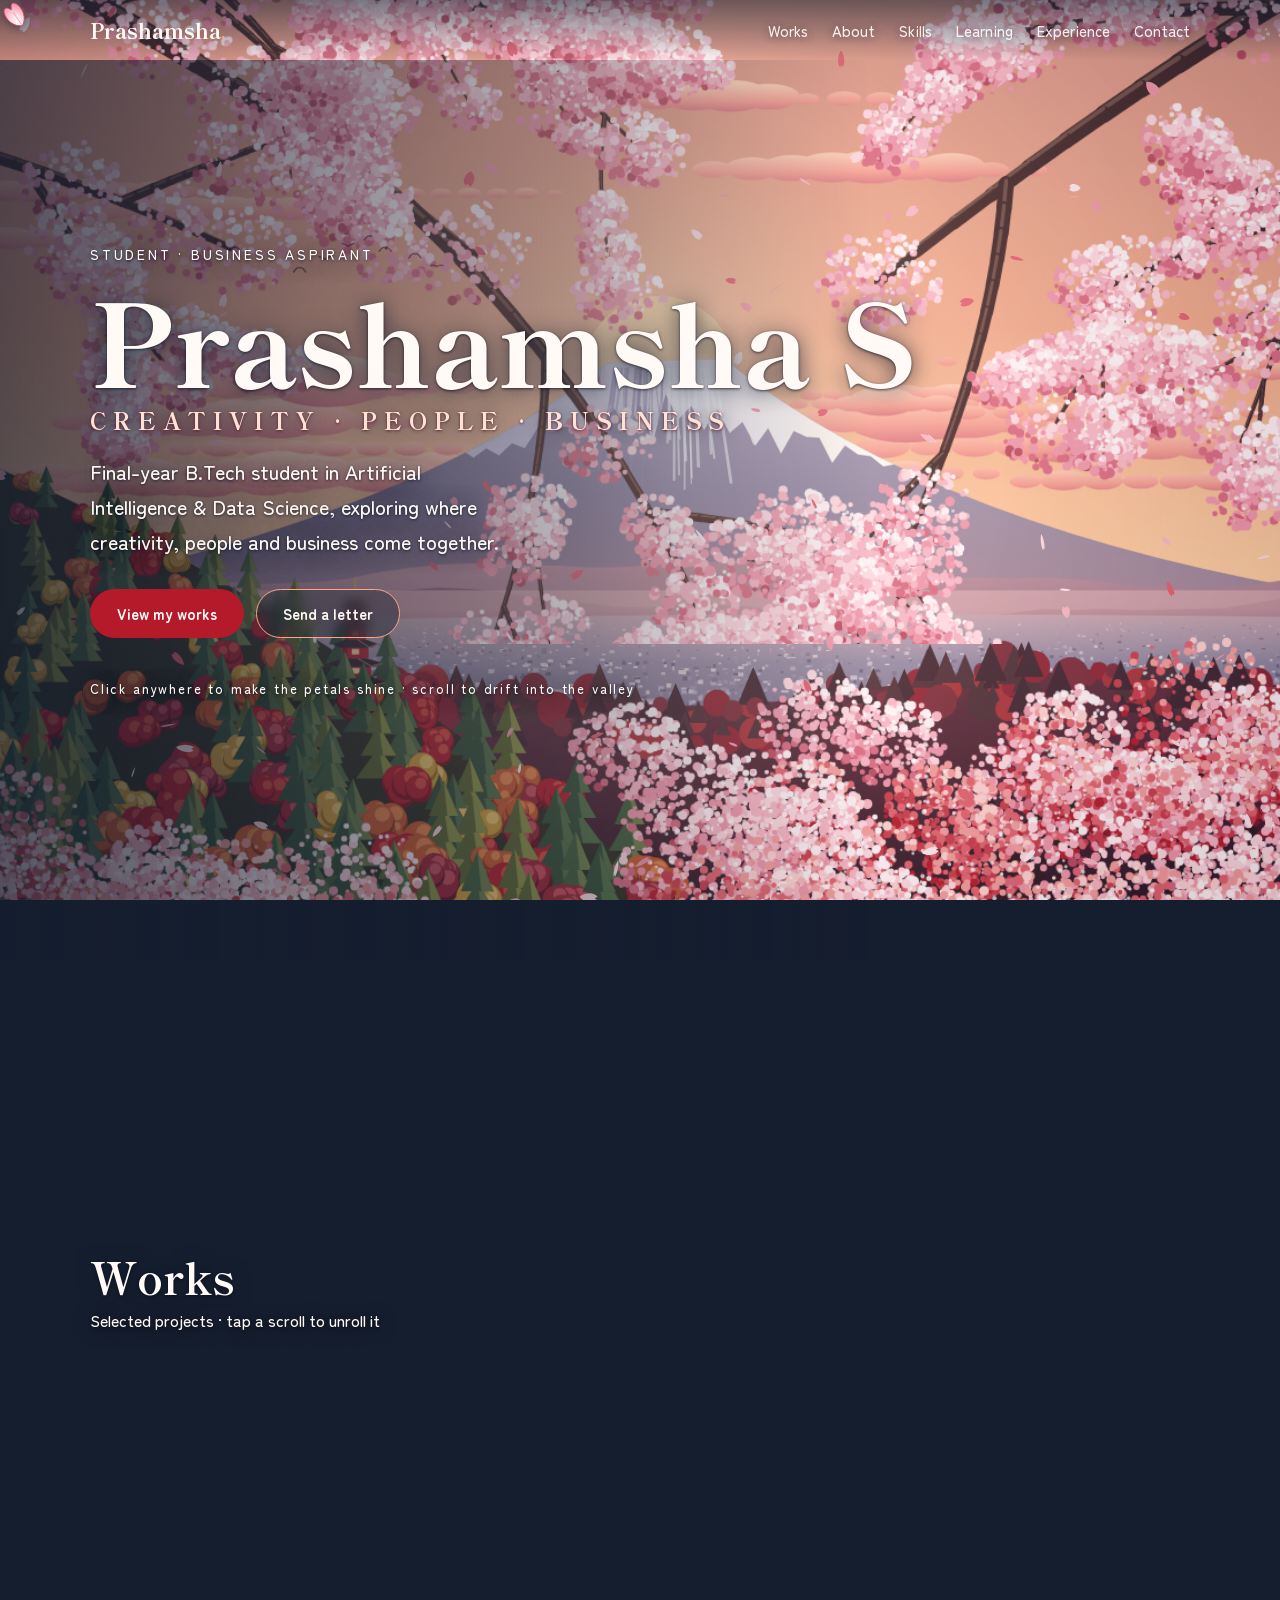
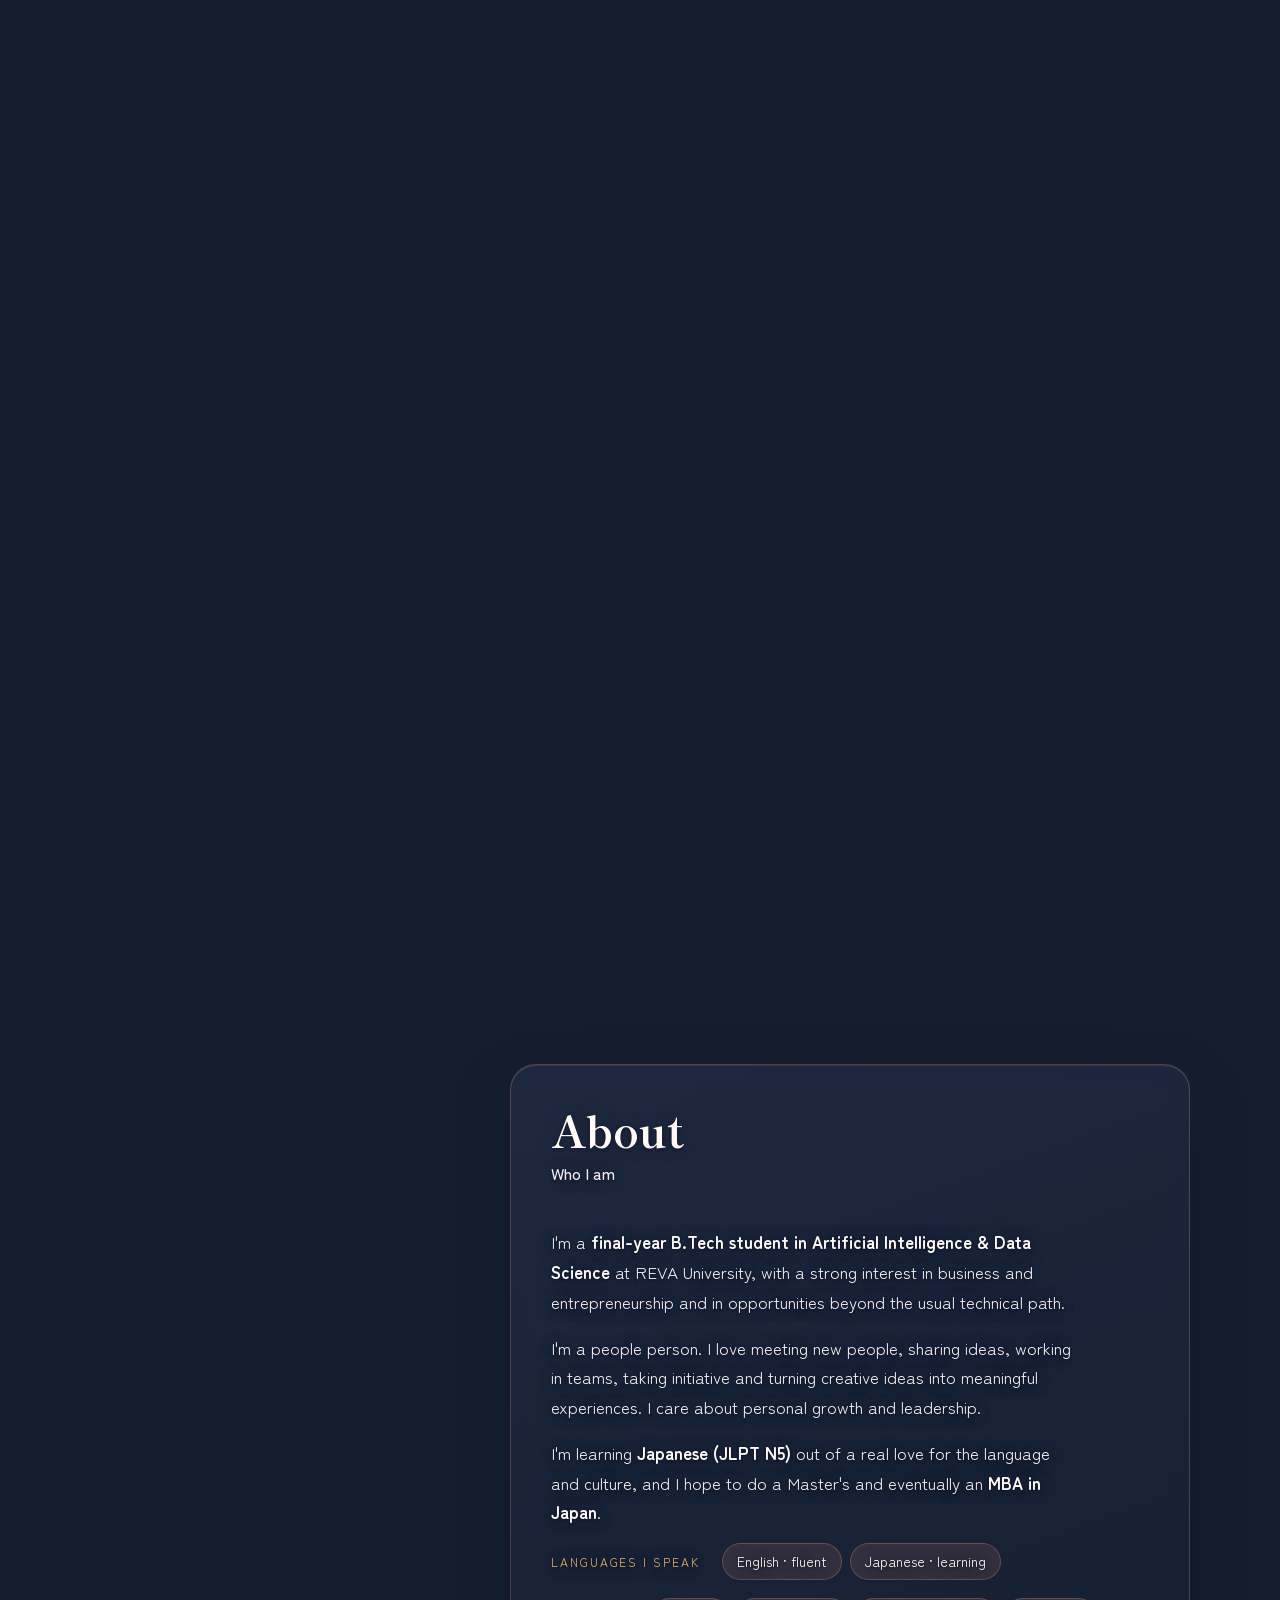
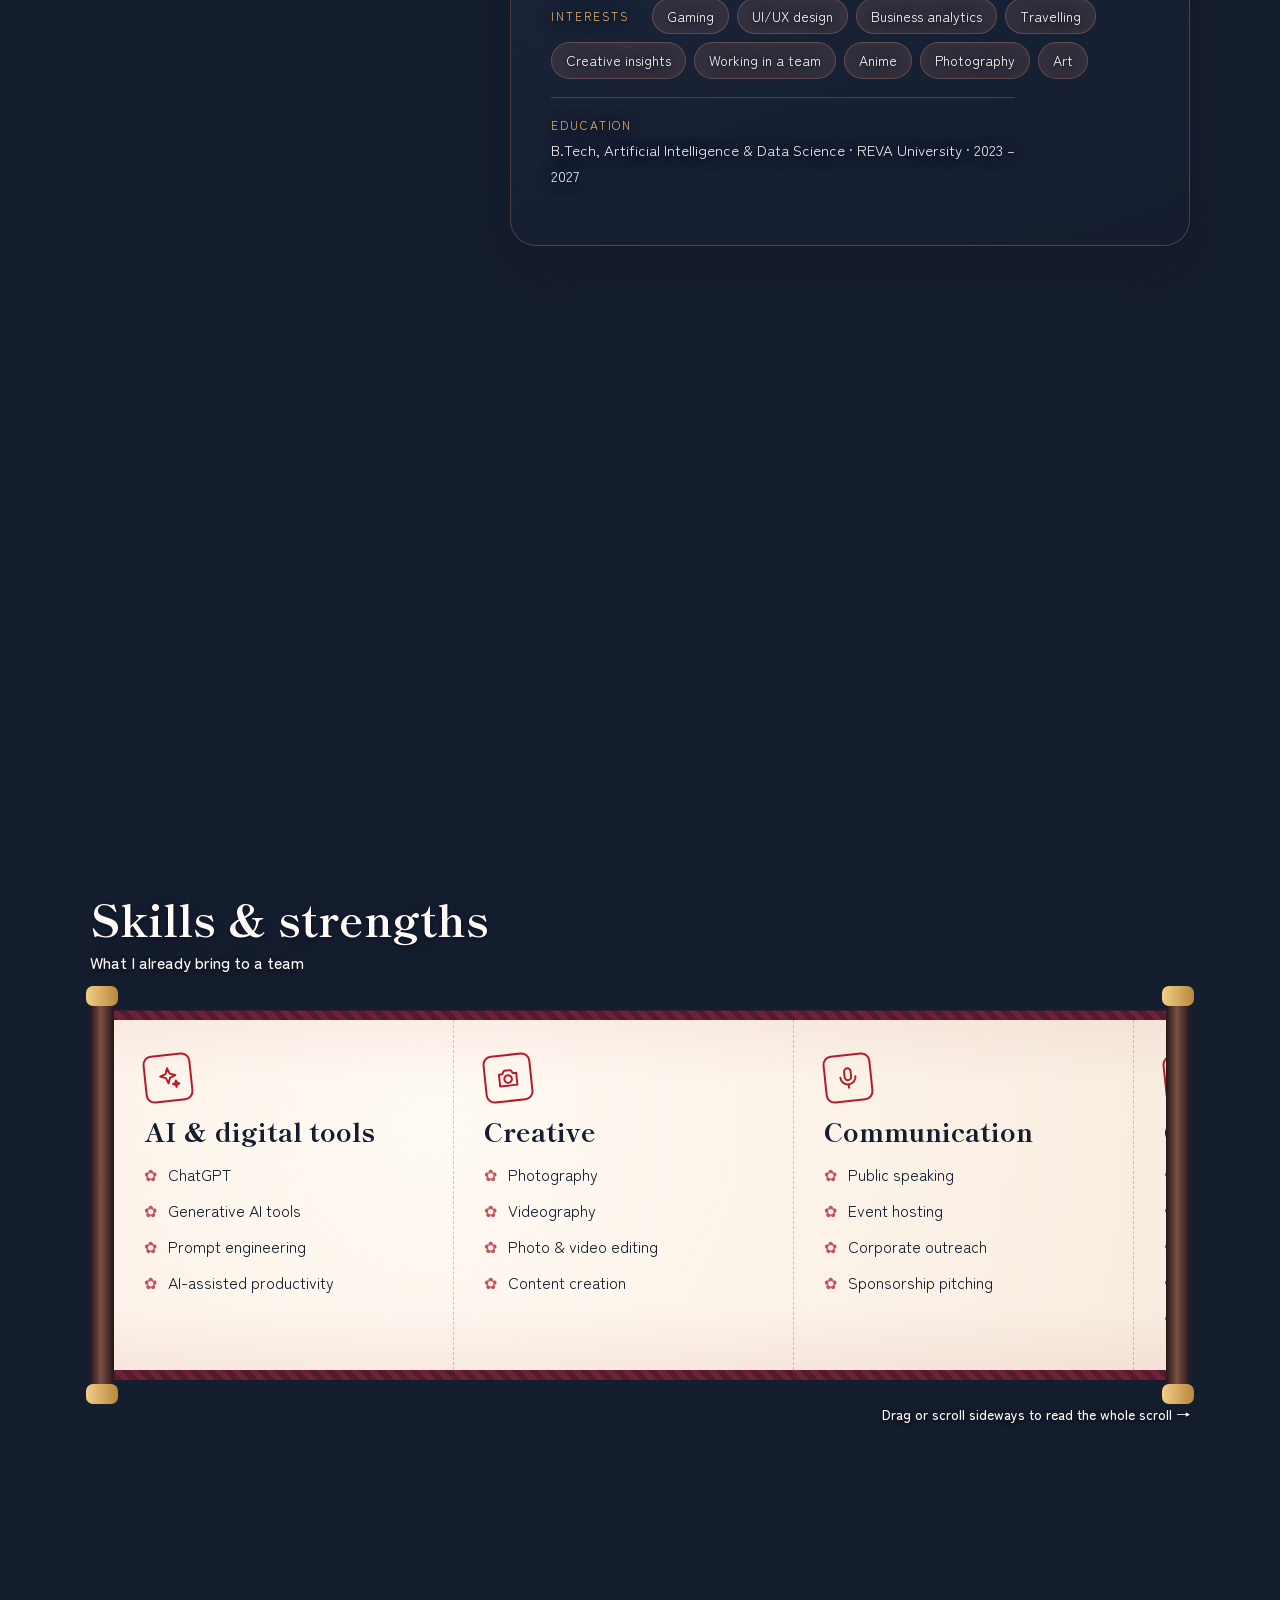
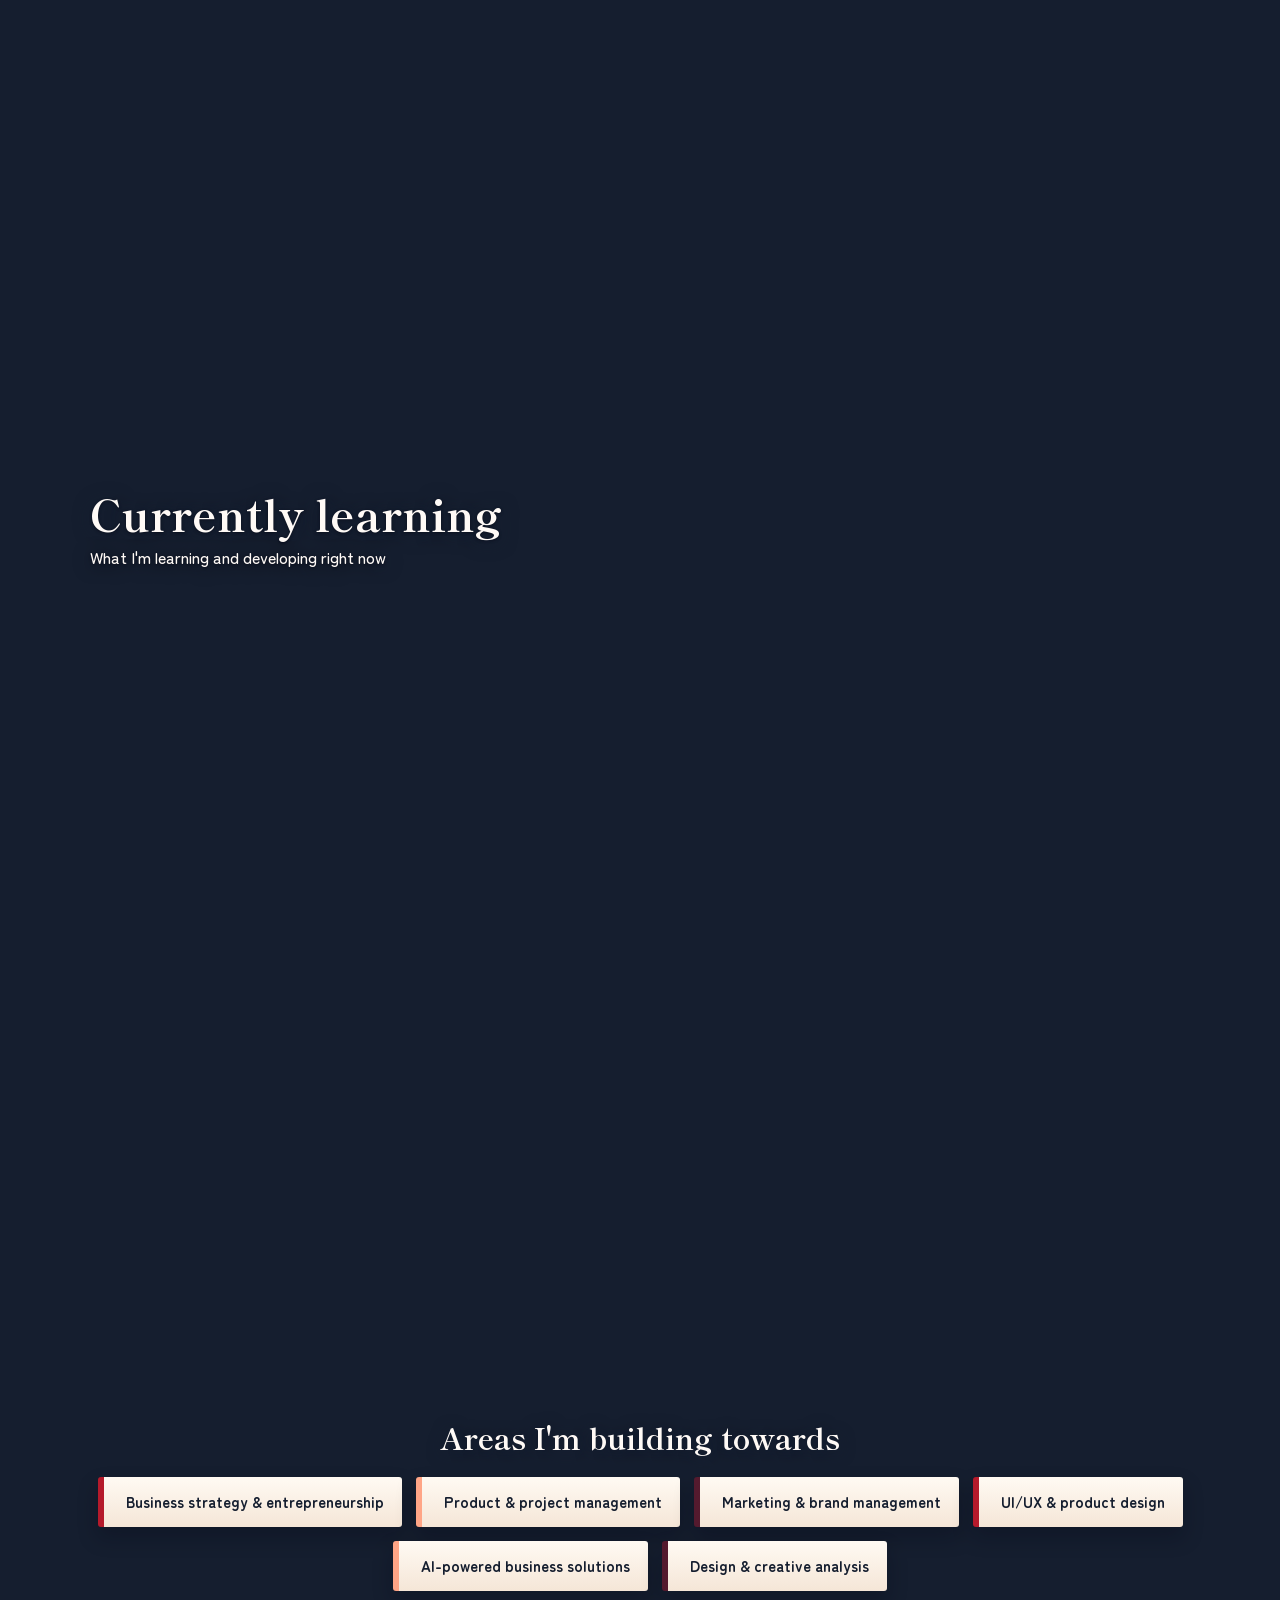
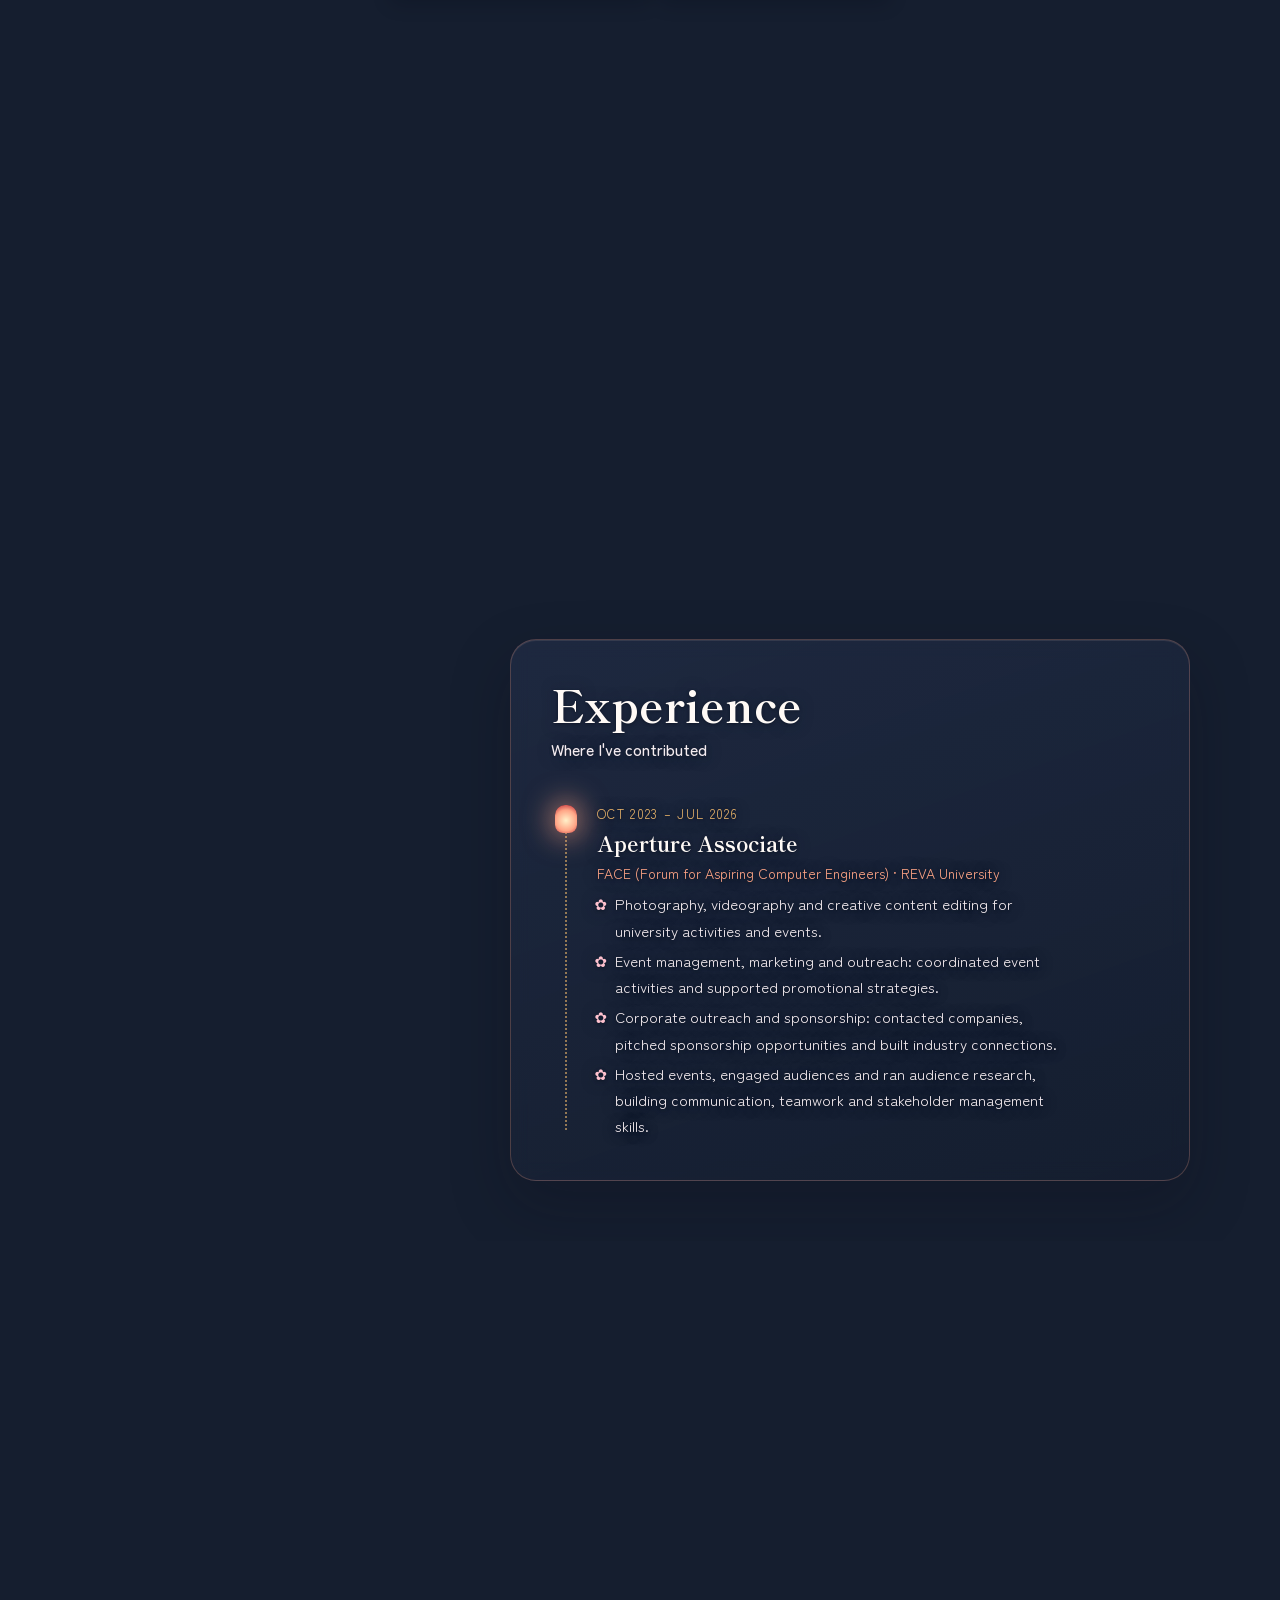
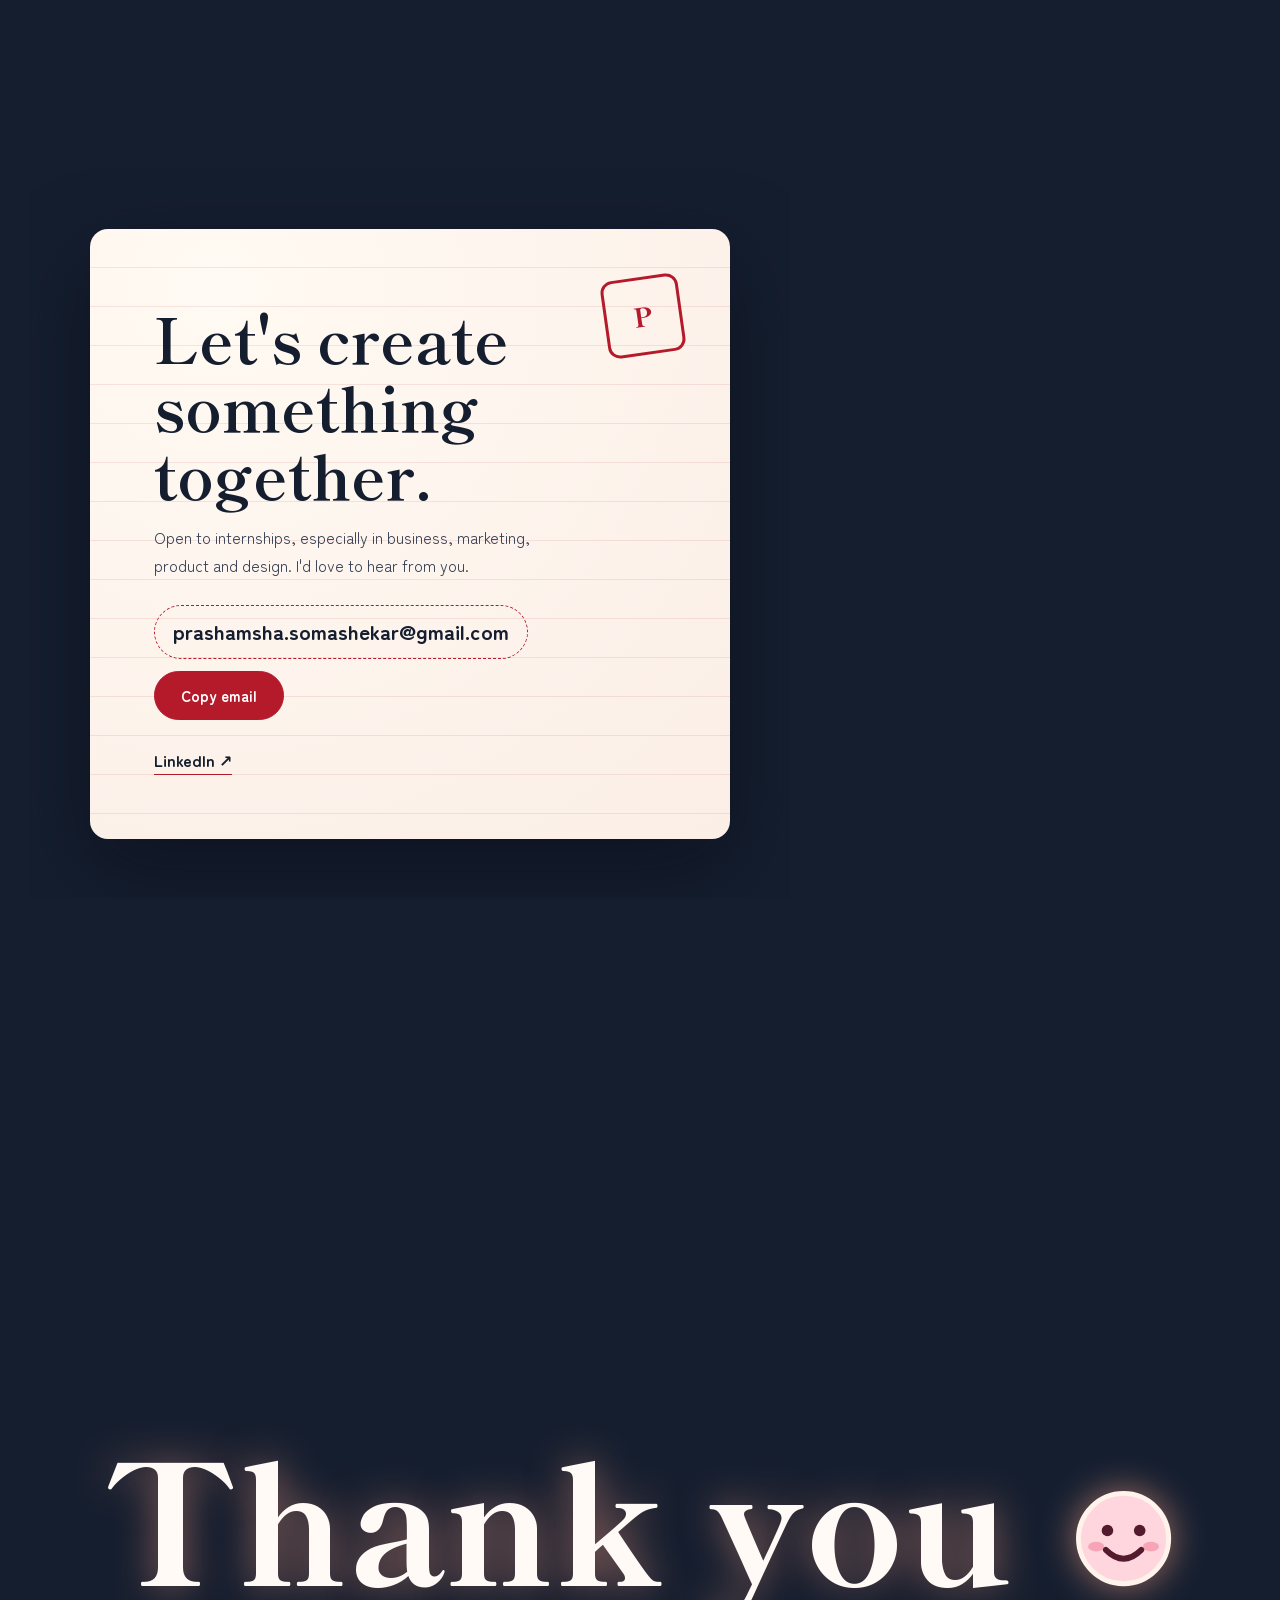
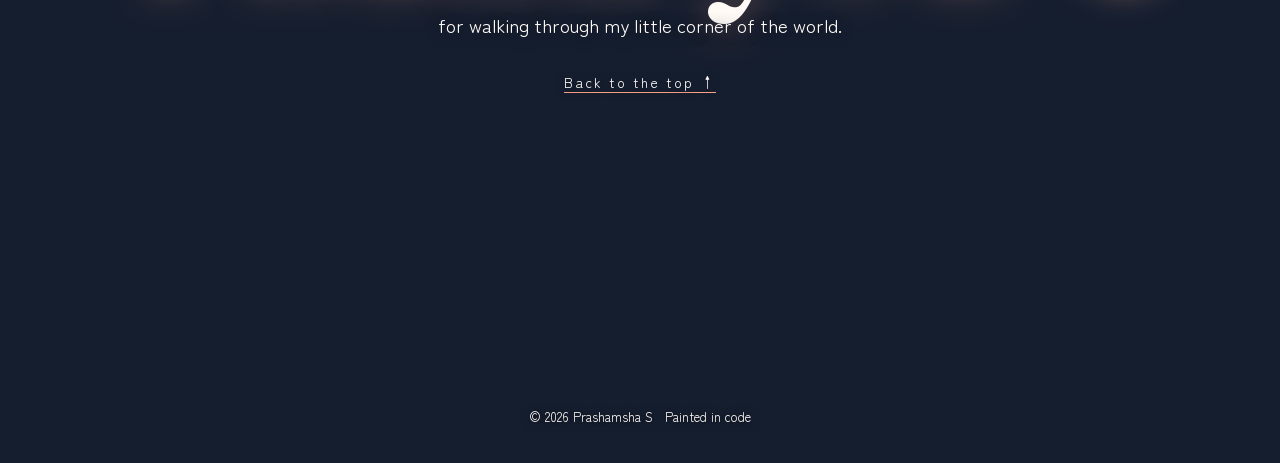
==== index.html @ 75f57e5c "Add drop-and-unroll load animation to Works and Currently learning scrolls Co-Authored-By: Claude Op" ====
<!doctype html>
<html lang="en">
<head>
  <meta charset="utf-8">
  <meta name="viewport" content="width=device-width, initial-scale=1, viewport-fit=cover">
  <title>Prashamsha S Portfolio</title>
  <meta name="description" content="Portfolio of Prashamsha S: final-year B.Tech student in AI & Data Science exploring business, design and people. Projects, skills, learning and experience.">
  <link rel="preconnect" href="https://fonts.googleapis.com">
  <link rel="stylesheet" href="https://fonts.googleapis.com/css2?family=Shippori+Mincho:wght@500;700;800&family=Zen+Maru+Gothic:wght@400;500;700&display=swap">
  <link rel="stylesheet" href="style.css?v=697599f7">
</head>
<body>
<canvas id="world" aria-hidden="true"></canvas>
<canvas id="fx" aria-hidden="true"></canvas>
<div id="kcur" aria-hidden="true">
  <svg viewBox="0 0 30 30" width="30" height="30">
    <defs><radialGradient id="pcG" cx=".4" cy=".75" r=".8"><stop offset="0" stop-color="#ffffff"/><stop offset=".45" stop-color="#ffd6de"/><stop offset="1" stop-color="#ef93a8"/></radialGradient></defs>
    <g transform="rotate(-35 15 15)">
      <path d="M15 28 C7 24 4.5 14 7.5 6.5 C9.5 3 12 3.5 13.5 6 L15 8.5 L16.5 6 C18 3.5 20.5 3 22.5 6.5 C25.5 14 23 24 15 28Z" fill="url(#pcG)" stroke="#c94a66" stroke-width=".9"/>
      <path d="M15 26 L15 12" stroke="#e87a96" stroke-width=".8" stroke-linecap="round" opacity=".7"/>
    </g>
  </svg>
</div>

<nav>
  <div class="wrap">
    <a class="logo" href="#top">Prashamsha<b>.</b></a>
    <ul>
      <li><a class="l" href="#works">Works</a></li>
      <li class="hide-sm"><a class="l" href="#about">About</a></li>
      <li class="hide-sm"><a class="l" href="#skills">Skills</a></li>
      <li class="hide-sm"><a class="l" href="#learning">Learning</a></li>
      <li class="hide-sm"><a class="l" href="#experience">Experience</a></li>
      <li><a class="l" href="#contact">Contact</a></li>
    </ul>
  </div>
</nav>

<main id="top">
  <div class="hero-shade"></div>
  <div class="wrap">
    <header class="hero">
      <div class="hero-copy">
        <div class="eyebrow"><span>Student · Business aspirant</span></div>
        <h1>Prashamsha S<span>CREATIVITY · PEOPLE · BUSINESS</span></h1>
        <p class="lede">Final-year B.Tech student in Artificial Intelligence &amp; Data Science, exploring where creativity, people and business come together.</p>
        <div class="cta">
          <a class="btn primary" href="#works">View my works</a>
          <a class="btn" href="#contact">Send a letter</a>
        </div>
        <div class="hint">Click anywhere to make the petals shine · scroll to drift into the valley</div>
      </div>
    </header>
  </div>

  <section id="works">
    <div class="wrap reveal">
      <div class="panel">
        <div class="head"><div><h2>Works</h2><p>Selected projects · tap a scroll to unroll it</p></div></div>
        <div class="scrolls">
          <article class="kj open">
            <div class="rod"></div>
            <div class="mount"><div class="paper">
              <button class="kj-head" type="button" aria-expanded="true">
                <span class="kind">Healthcare initiative</span>
                <h3>WellHer: women's healthcare initiative</h3>
                <span class="toggle">Roll up ↑</span>
              </button>
              <div class="kj-body"><div><div class="in">
                <p>Studied women's healthcare needs and developed a platform aimed at better accessibility, awareness and user experience in women's wellness.</p>
                <div class="tags"><span class="tag">User research</span><span class="tag">Wellness</span><span class="tag">UX</span></div>
              </div></div></div>
            </div></div>
            <div class="rod"></div>
          </article>
          <article class="kj">
            <div class="rod"></div>
            <div class="mount"><div class="paper">
              <button class="kj-head" type="button" aria-expanded="false">
                <span class="kind">Market research</span>
                <h3>Market research &amp; consumer behaviour</h3>
                <span class="toggle">Unroll ↓</span>
              </button>
              <div class="kj-body"><div><div class="in">
                <p>Studied consumer preferences, buying behaviour and market trends. Explored customer segments, competitor positioning and growth opportunities to recommend ways to improve engagement and marketing.</p>
                <div class="tags"><span class="tag">Segmentation</span><span class="tag">Competitor analysis</span><span class="tag">Marketing strategy</span></div>
              </div></div></div>
            </div></div>
            <div class="rod"></div>
          </article>
          <article class="kj">
            <div class="rod"></div>
            <div class="mount"><div class="paper">
              <button class="kj-head" type="button" aria-expanded="false">
                <span class="kind">Data analysis</span>
                <h3>Student risk analysis</h3>
                <span class="toggle">Unroll ↓</span>
              </button>
              <div class="kj-body"><div><div class="in">
                <p>Explored student challenges and academic risk factors to find where institutions could improve student support and step in earlier.</p>
                <div class="tags"><span class="tag">Education</span><span class="tag">Risk factors</span><span class="tag">Insights</span></div>
              </div></div></div>
            </div></div>
            <div class="rod"></div>
          </article>
          <article class="kj">
            <div class="rod"></div>
            <div class="mount"><div class="paper">
              <button class="kj-head" type="button" aria-expanded="false">
                <span class="kind">Data analysis</span>
                <h3>Traffic analysis</h3>
                <span class="toggle">Unroll ↓</span>
              </button>
              <div class="kj-body"><div><div class="in">
                <p>Analysed traffic patterns and congestion trends to understand transport challenges and spot data-driven ideas for better traffic management.</p>
                <div class="tags"><span class="tag">Urban mobility</span><span class="tag">Trends</span></div>
              </div></div></div>
            </div></div>
            <div class="rod"></div>
          </article>
          <article class="kj">
            <div class="rod"></div>
            <div class="mount"><div class="paper">
              <button class="kj-head" type="button" aria-expanded="false">
                <span class="kind">Data analysis</span>
                <h3>Titanic survival analysis</h3>
                <span class="toggle">Unroll ↓</span>
              </button>
              <div class="kj-body"><div><div class="in">
                <p>Exploratory data analysis of passenger survival, turning the data into clear insights about demographics, passenger classes and survival trends.</p>
                <div class="tags"><span class="tag">EDA</span><span class="tag">Storytelling with data</span></div>
              </div></div></div>
            </div></div>
            <div class="rod"></div>
          </article>
        </div>
      </div>
    </div>
  </section>

  <section id="about">
    <div class="wrap reveal side-r">
      <div class="panel">
        <div class="head"><div><h2>About</h2><p>Who I am</p></div></div>
        <div class="about">
          <div>
            <p>I'm a <strong>final-year B.Tech student in Artificial Intelligence &amp; Data Science</strong> at REVA University, with a strong interest in business and entrepreneurship and in opportunities beyond the usual technical path.</p>
            <p>I'm a people person. I love meeting new people, sharing ideas, working in teams, taking initiative and turning creative ideas into meaningful experiences. I care about personal growth and leadership.</p>
            <p>I'm learning <strong>Japanese (JLPT N5)</strong> out of a real love for the language and culture, and I hope to do a Master's and eventually an <strong>MBA in Japan</strong>.</p>
            <div class="interests"><span class="lbl">Languages I speak</span><span>English · fluent</span><span>Japanese · learning</span></div>
            <div class="interests"><span class="lbl">Interests</span><span>Gaming</span><span>UI/UX design</span><span>Business analytics</span><span>Travelling</span><span>Creative insights</span><span>Working in a team</span><span>Anime</span><span>Photography</span><span>Art</span></div>
            <p class="edu"><span>Education</span> B.Tech, Artificial Intelligence &amp; Data Science · REVA University · 2023 – 2027</p>
          </div>
        </div>
      </div>
    </div>
  </section>

  <section id="skills">
    <div class="wrap reveal">
      <div class="head"><div><h2>Skills &amp; strengths</h2><p>What I already bring to a team</p></div></div>
      <div class="maki" id="maki">
        <span class="roller l" aria-hidden="true"></span>
        <div class="strip" id="strip" tabindex="0" aria-label="Skills scroll, scroll sideways to read">
          <div class="strip-inner">
            <div class="leaf">
              <span class="seal" aria-hidden="true"><svg viewBox="0 0 24 24" fill="none" stroke="currentColor" stroke-width="1.8" stroke-linecap="round" stroke-linejoin="round"><path d="M12 3l1.9 5.1L19 10l-5.1 1.9L12 17l-1.9-5.1L5 10l5.1-1.9z"/><path d="M19 15l.8 2.2L22 18l-2.2.8L19 21l-.8-2.2L16 18l2.2-.8z"/></svg></span>
              <h3>AI &amp; digital tools</h3>
              <ul><li>ChatGPT</li><li>Generative AI tools</li><li>Prompt engineering</li><li>AI-assisted productivity</li></ul>
            </div>
            <div class="leaf">
              <span class="seal" aria-hidden="true"><svg viewBox="0 0 24 24" fill="none" stroke="currentColor" stroke-width="1.8" stroke-linecap="round" stroke-linejoin="round"><path d="M4 8h3l2-3h6l2 3h3v11H4z"/><circle cx="12" cy="13" r="3.5"/></svg></span>
              <h3>Creative</h3>
              <ul><li>Photography</li><li>Videography</li><li>Photo &amp; video editing</li><li>Content creation</li></ul>
            </div>
            <div class="leaf">
              <span class="seal" aria-hidden="true"><svg viewBox="0 0 24 24" fill="none" stroke="currentColor" stroke-width="1.8" stroke-linecap="round" stroke-linejoin="round"><rect x="9" y="3" width="6" height="11" rx="3"/><path d="M5 11a7 7 0 0 0 14 0"/><path d="M12 18v3"/></svg></span>
              <h3>Communication</h3>
              <ul><li>Public speaking</li><li>Event hosting</li><li>Corporate outreach</li><li>Sponsorship pitching</li></ul>
            </div>
            <div class="leaf">
              <span class="seal" aria-hidden="true"><svg viewBox="0 0 24 24" fill="none" stroke="currentColor" stroke-width="1.8" stroke-linecap="round" stroke-linejoin="round"><rect x="3" y="5" width="18" height="16" rx="2"/><path d="M3 10h18M8 3v4M16 3v4"/><path d="M8 15l2.5 2.5L16 13"/></svg></span>
              <h3>Coordination</h3>
              <ul><li>Event management</li><li>Team collaboration</li><li>Marketing coordination</li><li>Planning</li><li>Basic data analytics</li></ul>
            </div>
            <div class="leaf end" aria-hidden="true">
              <svg viewBox="0 0 160 120" fill="none"><path d="M6 110 C40 80 70 70 100 40 C115 25 130 18 154 10" stroke="#3a2127" stroke-width="3.5" stroke-linecap="round"/><path d="M72 66 C80 80 92 86 104 88" stroke="#3a2127" stroke-width="2" stroke-linecap="round"/><g fill="#ef93a8"><circle cx="100" cy="38" r="7"/><circle cx="118" cy="26" r="6"/><circle cx="140" cy="16" r="6"/><circle cx="104" cy="88" r="6"/><circle cx="60" cy="72" r="5"/></g><g fill="#ffd6de"><circle cx="97" cy="35" r="3"/><circle cx="116" cy="23" r="2.5"/><circle cx="137" cy="13" r="2.5"/><circle cx="101" cy="85" r="2.5"/></g></svg>
              <span>Always growing</span>
            </div>
          </div>
        </div>
        <span class="roller r" aria-hidden="true"></span>
      </div>
      <p class="strip-hint" id="strip-hint" hidden>Drag or scroll sideways to read the whole scroll →</p>
    </div>
  </section>

  <section id="learning">
    <div class="wrap reveal">
      <div class="head"><div><h2>Currently learning</h2><p>What I'm learning and developing right now</p></div></div>
      <div class="learn">
        <article class="kj"><div class="rod"></div><div class="mount"><div class="paper">
          <svg class="icon" viewBox="0 0 24 24" fill="none" stroke="currentColor" stroke-width="1.6" stroke-linecap="round" stroke-linejoin="round" aria-hidden="true"><path d="M4 5h16v11H9l-5 4V5z"/><path d="M8 9h8M8 12h5"/></svg>
          <h3>Languages</h3><ul><li>Japanese (JLPT N5 prep)</li><li>French (a little)</li><li>German (just starting)</li></ul>
        </div></div><div class="rod"></div></article>
        <article class="kj"><div class="rod"></div><div class="mount"><div class="paper">
          <svg class="icon" viewBox="0 0 24 24" fill="none" stroke="currentColor" stroke-width="1.6" stroke-linecap="round" stroke-linejoin="round" aria-hidden="true"><path d="M12 19l7-7 3 3-7 7-3-3z"/><path d="M18 13l-1.5-7.5L2 2l3.5 14.5L13 18l5-5z"/><path d="M2 2l7.6 7.6"/><circle cx="11" cy="11" r="2"/></svg>
          <h3>Creative &amp; design</h3><ul><li>Website design</li><li>UI/UX fundamentals</li><li>Presentation design</li><li>Posters &amp; visual communication</li></ul>
        </div></div><div class="rod"></div></article>
        <article class="kj"><div class="rod"></div><div class="mount"><div class="paper">
          <svg class="icon" viewBox="0 0 24 24" fill="none" stroke="currentColor" stroke-width="1.6" stroke-linecap="round" stroke-linejoin="round" aria-hidden="true"><path d="M3 20h18"/><path d="M6 16l4-5 3 3 5-7"/><path d="M15 7h3v3"/></svg>
          <h3>Business &amp; management</h3><ul><li>Business fundamentals</li><li>Marketing &amp; business development</li><li>Product management</li><li>Market research &amp; consumer behaviour</li></ul>
        </div></div><div class="rod"></div></article>
        <article class="kj"><div class="rod"></div><div class="mount"><div class="paper">
          <svg class="icon" viewBox="0 0 24 24" fill="none" stroke="currentColor" stroke-width="1.6" stroke-linecap="round" stroke-linejoin="round" aria-hidden="true"><rect x="3" y="4" width="18" height="16" rx="2"/><path d="M3 9h18"/><path d="M7 6.5h.01M10 6.5h.01"/></svg>
          <h3>Business tools</h3><ul><li>Figma &amp; Canva</li><li>PowerPoint &amp; Excel</li><li>Power BI</li><li>CRM tools</li></ul>
        </div></div><div class="rod"></div></article>
        <article class="kj"><div class="rod"></div><div class="mount"><div class="paper">
          <svg class="icon" viewBox="0 0 24 24" fill="none" stroke="currentColor" stroke-width="1.6" stroke-linecap="round" stroke-linejoin="round" aria-hidden="true"><circle cx="9" cy="8" r="3"/><path d="M3 20a6 6 0 0 1 12 0"/><path d="M16 4a3 3 0 0 1 0 6M18 20a6 6 0 0 0-3-5.2"/></svg>
          <h3>Professional growth</h3><ul><li>Communication &amp; negotiation</li><li>Pitching</li><li>Leadership &amp; networking</li><li>Stakeholder management</li></ul>
        </div></div><div class="rod"></div></article>
      </div>
      <div class="towards">
        <h3>Areas I'm building towards</h3>
        <div class="tanzaku">
          <span>Business strategy &amp; entrepreneurship</span><span>Product &amp; project management</span><span>Marketing &amp; brand management</span><span>UI/UX &amp; product design</span><span>AI-powered business solutions</span><span>Design &amp; creative analysis</span>
        </div>
      </div>
    </div>
  </section>

  <section id="experience">
    <div class="wrap reveal side-r">
      <div class="panel">
        <div class="head"><div><h2>Experience</h2><p>Where I've contributed</p></div></div>
        <ol class="path">
          <li><div class="when">OCT 2023 – JUL 2026</div><h3>Aperture Associate</h3><div class="org">FACE (Forum for Aspiring Computer Engineers) · REVA University</div><ul>
            <li>Photography, videography and creative content editing for university activities and events.</li>
            <li>Event management, marketing and outreach: coordinated event activities and supported promotional strategies.</li>
            <li>Corporate outreach and sponsorship: contacted companies, pitched sponsorship opportunities and built industry connections.</li>
            <li>Hosted events, engaged audiences and ran audience research, building communication, teamwork and stakeholder management skills.</li>
          </ul></li>
        </ol>
      </div>
    </div>
  </section>

  <section id="contact">
    <div class="wrap reveal side-l">
      <div class="letter">
        <div class="hanko" aria-hidden="true">P</div>
        <h2>Let's create something together.</h2>
        <p>Open to internships, especially in business, marketing, product and design. I'd love to hear from you.</p>
        <div class="mail">
          <code id="email">prashamsha.somashekar@gmail.com</code>
          <button class="btn" id="copy" type="button">Copy email</button>
        </div>
        <div class="socials">
          <a href="https://www.linkedin.com/in/prashamsha-somshekar/" target="_blank" rel="noopener">LinkedIn ↗</a>
        </div>
      </div>
    </div>
  </section>

  <section class="thanks" id="thanks">
    <div class="wrap">
      <div>
        <h2>Thank you <svg class="smile" viewBox="0 0 64 64" role="img" aria-label="smiley face"><circle cx="32" cy="32" r="28" fill="#ffd6de" stroke="#fff3ec" stroke-width="3"/><circle cx="22" cy="27" r="3.6" fill="#541A2E"/><circle cx="42" cy="27" r="3.6" fill="#541A2E"/><ellipse cx="15" cy="37" rx="5" ry="3" fill="#f48fa8" opacity=".7"/><ellipse cx="49" cy="37" rx="5" ry="3" fill="#f48fa8" opacity=".7"/><path d="M21 39 Q32 50 43 39" fill="none" stroke="#541A2E" stroke-width="3.6" stroke-linecap="round"/></svg></h2>
        <p>for walking through my little corner of the world.</p>
        <a class="top" href="#top">Back to the top ↑</a>
      </div>
    </div>
    <div class="wrap"><footer><span>© 2026 Prashamsha S</span><span>Painted in code</span></footer></div>
  </section>
</main>

<script src="script.js?v=697599f7"></script>
</body>
</html>
---- style.css ----
/* Base reset */
html { -webkit-text-size-adjust: 100%; }
body { margin: 0; }
img { max-width: 100%; }
[hidden] { display: none !important; }
/* Layout: a painted multi-layer Fuji vista (canvas) you fly down into as you scroll, peach sunset to crimson dusk to navy night; content floats on ink-navy glass panels */
:root {
  --ink: #151E2F;
  --navy: #242F49;
  --slate: #384358;
  --peach: #FFA586;
  --crimson: #B51A2B;
  --wine: #541A2E;
  --paper: #fffaf6;
  --muted: #f4ecf0;
  --sakura: #ffc2cf;
  --gold: #e8b46a;
  --line: rgba(255, 165, 134, .24);
  --display: "Shippori Mincho", "Yu Mincho", Georgia, serif;
  --body: "Zen Maru Gothic", "Segoe UI", system-ui, sans-serif;
  color-scheme: dark;
}
* { box-sizing: border-box; }
html { scroll-behavior: smooth; }
body { background: var(--ink); color: var(--paper); font: 16px/1.75 var(--body); overflow-x: hidden; }
#world, #fx { position: fixed; inset: 0; width: 100%; height: 100%; display: block; pointer-events: none; }
#world { z-index: 0; background: linear-gradient(#e9a08f, #ffcfa0 50%, #541A2E); }
#fx { z-index: 30; }
.wrap { position: relative; z-index: 1; max-width: 1140px; margin: 0 auto;
  padding-left: max(20px, env(safe-area-inset-left, 0px)); padding-right: max(20px, env(safe-area-inset-right, 0px)); }
body::before { content: ""; position: fixed; inset: 0 0 auto; height: env(safe-area-inset-top, 0px); z-index: 10; background: var(--ink); }
a:focus-visible, button:focus-visible, canvas:focus-visible { outline: 2px solid var(--peach); outline-offset: 3px; border-radius: 8px; }
main { position: relative; }

/* Katana cursor */
#kcur { position: fixed; left: 0; top: 0; z-index: 40; width: 30px; height: 30px; pointer-events: none; display: none; will-change: transform; }
#kcur svg { display: block; transition: transform .25s cubic-bezier(.3,1.6,.5,1), filter .25s; filter: drop-shadow(0 2px 4px rgba(21,30,47,.45)); }
html.kc #kcur { display: block; }
html.kc, html.kc * { cursor: none !important; }
#kcur.hot svg { transform: scale(1.25); filter: drop-shadow(0 0 6px #ffd6de); }
#kcur.shine svg { animation: shine .6s ease-out; }
@keyframes shine {
  0% { transform: scale(1); filter: drop-shadow(0 0 0 #fff) brightness(1); }
  30% { transform: scale(1.6); filter: drop-shadow(0 0 14px #fff) drop-shadow(0 0 26px #ffc2cf) brightness(1.6); }
  100% { transform: scale(1); filter: drop-shadow(0 2px 4px rgba(21,30,47,.45)) brightness(1); }
}

/* Nav */
nav { position: sticky; top: env(safe-area-inset-top, 0px); z-index: 6; background: linear-gradient(rgba(21, 30, 47, .55), transparent); }
nav .wrap { display: flex; align-items: center; justify-content: space-between; gap: 16px; padding-block: 16px; }
.logo { font: 800 21px/1 var(--display); color: var(--paper); text-decoration: none; }
.logo b { color: var(--peach); }
nav ul { list-style: none; display: flex; gap: 24px; margin: 0; padding: 0; }
nav a.l { color: var(--paper); text-decoration: none; font: 500 15px/1 var(--body); opacity: .9; text-shadow: 0 1px 8px rgba(21,30,47,.6); }
nav a.l:hover { opacity: 1; color: var(--peach); }

/* Hero */
.hero-shade { position: absolute; z-index: 0; inset: 0 0 auto 0; height: min(1000px, 100vh); pointer-events: none;
  background: linear-gradient(90deg, rgba(21, 30, 47, .68), rgba(21, 30, 47, .3) 45%, transparent 68%); }
.hero { min-height: min(860px, 92vh); display: grid; align-items: center; padding-block: 48px; }
.hero-copy { max-width: 620px; }
.hero > * { min-width: 0; }
.hero-copy { text-shadow: 0 1px 3px rgba(10, 14, 28, .7), 0 2px 22px rgba(21, 30, 47, .75); }
.eyebrow { font: 500 14px/1 var(--body); letter-spacing: .2em; text-transform: uppercase; display: flex; gap: 12px; flex-wrap: wrap; align-items: center; }
.eyebrow .jp { font-family: var(--display); color: var(--peach); letter-spacing: .3em; }
h1 { font: 800 clamp(42px, 9vw, 124px)/.95 var(--display); margin: 22px 0 22px; white-space: nowrap; }
h1 span { display: block; font-size: .2em; letter-spacing: .3em; color: #ffe2d4; margin-top: 18px; font-weight: 800; text-shadow: 0 1px 3px rgba(84, 26, 46, .9), 0 0 18px rgba(21, 30, 47, .8); }
.lede { font-weight: 500; font-size: clamp(17px, 2vw, 20px); max-width: 42ch; margin: 0 0 30px; }
.cta { display: flex; gap: 12px; flex-wrap: wrap; }
.btn { display: inline-flex; align-items: center; gap: 10px; text-decoration: none; cursor: pointer; text-shadow: none;
  font: 700 15px/1 var(--body); padding: 16px 26px; border-radius: 999px; border: 1.5px solid var(--peach);
  color: var(--paper); background: rgba(21, 30, 47, .4); backdrop-filter: blur(6px); -webkit-backdrop-filter: blur(6px);
  transition: transform .25s, background .25s, box-shadow .25s; }
.btn:hover { transform: translateY(-2px); box-shadow: 0 8px 26px rgba(255, 165, 134, .4); }
.btn.primary { background: var(--crimson); border-color: var(--crimson); color: #fff; }
.hint { margin-top: 40px; font-size: 13px; font-weight: 500; letter-spacing: .14em; }

/* Sections: compact see-through panels that alternate sides so the painting shows */
section { padding-block: 36vh; }
.panel { border-radius: 26px; padding: clamp(22px, 3.5vw, 40px); border: 1px solid var(--line);
  background: linear-gradient(160deg, rgba(36, 47, 73, .62), rgba(21, 30, 47, .74));
  backdrop-filter: blur(9px) saturate(1.1); -webkit-backdrop-filter: blur(9px) saturate(1.1);
  box-shadow: 0 24px 60px rgba(10, 12, 25, .25), inset 0 1px 0 rgba(255, 220, 200, .1); text-shadow: 0 1px 3px rgba(10, 14, 28, .55), 0 1px 14px rgba(21, 30, 47, .6); }
.side-l > * { max-width: 640px; }
.side-r > * { max-width: 680px; margin-left: auto; }
#works .panel { background: none; border: 0; box-shadow: none; backdrop-filter: none; -webkit-backdrop-filter: none; padding-inline: 0; text-shadow: 0 1px 3px rgba(10, 14, 28, .9), 0 2px 18px rgba(21, 30, 47, .9); }
#works .head p { color: var(--paper); }
.head { display: flex; align-items: flex-end; gap: 20px; margin-bottom: 40px; flex-wrap: wrap; }
.kanji { font: 800 clamp(54px, 8vw, 84px)/.9 var(--display); color: var(--peach); text-shadow: 0 0 30px rgba(255, 140, 110, .35); }
h2 { font: 700 clamp(28px, 4vw, 44px)/1.1 var(--display); margin: 0 0 6px; }
.head p { margin: 0; color: var(--muted); font-size: 16px; font-weight: 500; }

/* Slash reveal */
.reveal { position: relative; }
.reveal > * { clip-path: inset(-60px -60px -60px -60px); transition: clip-path .8s cubic-bezier(.7, 0, .2, 1); }
.js .reveal.pending > * { clip-path: inset(50% 0 50% 0); }
.reveal::after { content: ""; position: absolute; z-index: 3; left: -4%; right: -4%; top: 50%; height: 3px; margin-top: -1.5px; border-radius: 3px; pointer-events: none;
  background: linear-gradient(90deg, transparent, #fff 15%, var(--peach) 70%, var(--crimson) 90%, transparent); box-shadow: 0 0 20px 4px rgba(255, 165, 134, .8);
  transform: scaleX(0); transform-origin: left; opacity: 0; }
.reveal.cut::after { animation: slashline .95s ease-out forwards; }
@keyframes slashline { 0% { transform: scaleX(0); opacity: 1; } 32% { transform: scaleX(1); opacity: 1; } 100% { transform: scaleX(1); opacity: 0; } }

/* Hanging scrolls */
.scrolls { display: grid; grid-template-columns: repeat(auto-fit, minmax(min(100%, 260px), 1fr)); gap: 40px 30px; align-items: start; padding-top: 30px; }
.kj { position: relative; min-width: 0; }
.kj .mount { box-shadow: 0 18px 30px -6px rgba(8, 10, 22, .5); }
.kj::before { content: ""; position: absolute; left: 50%; top: -30px; width: 56px; height: 30px; transform: translateX(-50%);
  background:
    linear-gradient(to top right, transparent calc(50% - 1px), var(--gold) 50%, transparent calc(50% + 1px)) left / 50% 100% no-repeat,
    linear-gradient(to top left, transparent calc(50% - 1px), var(--gold) 50%, transparent calc(50% + 1px)) right / 50% 100% no-repeat; }
.kj::after { content: ""; position: absolute; left: 50%; top: -34px; width: 8px; height: 8px; margin-left: -4px; border-radius: 50%; background: var(--gold); }
.rod { position: relative; height: 16px; margin: 0 -8px; border-radius: 8px; background: linear-gradient(#5a3a33, #2a1a22); }
.rod::before, .rod::after { content: ""; position: absolute; top: -3px; width: 14px; height: 22px; border-radius: 6px; background: linear-gradient(90deg, #f3cf8a, #b8873a); }
.rod::before { left: -8px; } .rod::after { right: -8px; }
.mount { padding: 0 12px; background: repeating-linear-gradient(45deg, var(--wine) 0 6px, #6e2238 6px 12px); }
.paper, .paper *, .strip-inner, .strip-inner *, .letter, .letter * { text-shadow: none !important; -webkit-font-smoothing: antialiased; }
.paper { position: relative; overflow: hidden; color: var(--ink); background: radial-gradient(circle at 30% 20%, #fffaf3, #f8ebdd 70%); }
.paper .wm { position: absolute; right: 10px; top: 14px; font: 800 64px/1 var(--display); color: rgba(181, 26, 43, .14); writing-mode: vertical-rl; pointer-events: none; }
.kj-head { all: unset; box-sizing: border-box; display: grid; gap: 6px; width: 100%; padding: 22px 20px 16px; cursor: pointer; }
.kj-head:focus-visible { outline: 2px solid var(--crimson); outline-offset: -4px; border-radius: 4px; }
.kj .kind { font-size: 12px; letter-spacing: .14em; text-transform: uppercase; color: var(--crimson); font-variant-numeric: tabular-nums; }
.kj h3 { font: 800 22px/1.25 var(--display); margin: 0; padding-right: 40px; }
.kj .toggle { font-size: 13px; color: var(--slate); font-weight: 700; }
.kj-body { display: grid; grid-template-rows: 0fr; transition: grid-template-rows .7s cubic-bezier(.3, .7, .2, 1); }
.kj.open .kj-body { grid-template-rows: 1fr; }
.kj-body > div { overflow: hidden; }
.kj-body .in { padding: 0 20px 22px; }
.kj-body p { margin: 0 0 14px; font-size: 15px; color: #2a3346; }
.tags { display: flex; flex-wrap: wrap; gap: 8px; }
.tag { font-size: 12px; padding: 4px 10px; border-radius: 999px; background: #ffe3da; color: #8f1f30; }

/* About + ranks */
.about { display: grid; grid-template-columns: 1fr; gap: 28px; }
.about > * { min-width: 0; }
.about p { font-size: 17px; color: var(--muted); margin: 0 0 16px; max-width: 58ch; }
.about strong { color: var(--paper); }
.ranks { list-style: none; margin: 0; padding: 0; display: grid; }
.ranks li { display: grid; grid-template-columns: 1fr auto; gap: 6px 16px; padding-block: 12px; border-bottom: 1px solid var(--line); }
.ranks .name { font-weight: 700; }
.ranks .rank { font-family: var(--display); color: var(--peach); }
.pips { grid-column: 1 / -1; display: flex; gap: 8px; }
.pips i { width: 14px; height: 14px; border-radius: 50% 0 50% 50%; transform: rotate(-45deg); border: 1.5px solid var(--peach); }
.pips i.on { background: radial-gradient(circle at 35% 35%, #ffe2d6, var(--crimson)); border-color: var(--crimson); }
.ranks-note { font-size: 13px; color: var(--muted); margin-top: 14px; }

/* Path: lanterns */
.path { list-style: none; margin: 0; padding: 0 0 0 46px; position: relative; display: grid; gap: 34px; }
.path::before { content: ""; position: absolute; left: 14px; top: 10px; bottom: 10px; border-left: 2px dotted rgba(232, 180, 106, .6); }
.path > li { position: relative; }
.path > li::before { content: ""; position: absolute; left: -42px; top: 2px; width: 22px; height: 28px; border-radius: 10px 10px 8px 8px;
  background: radial-gradient(circle at 50% 55%, #fff1c9, var(--peach) 55%, var(--crimson)); box-shadow: 0 0 26px 6px rgba(255, 165, 134, .5); }
.path .when { font-size: 13px; letter-spacing: .1em; color: var(--gold); font-variant-numeric: tabular-nums; }
.path h3 { font: 700 21px/1.3 var(--display); margin: 4px 0; }
.path p { margin: 0; color: var(--muted); font-size: 15px; max-width: 60ch; }
.path .org { font-size: 14px; color: var(--peach); margin-bottom: 6px; }
.path ul { margin: 0; padding: 0 0 0 18px; color: var(--muted); font-size: 15px; display: grid; gap: 4px; max-width: 60ch; }
.path ul li::marker { color: var(--sakura); content: "✿  "; }
/* Skills: horizontal handscroll (emakimono) */
.maki { position: relative; padding-inline: 24px; margin-top: 34px; }
.maki .strip { box-shadow: 0 22px 34px -8px rgba(8, 10, 22, .5); }
.roller { position: absolute; top: -16px; bottom: -16px; width: 24px; border-radius: 12px; z-index: 2; pointer-events: none;
  background: linear-gradient(90deg, #24151c, #7a5040 45%, #24151c); transition: transform 1.7s cubic-bezier(.6, 0, .2, 1); }
.roller::before, .roller::after { content: ""; position: absolute; left: -4px; right: -4px; height: 20px; border-radius: 7px; background: linear-gradient(90deg, #f3cf8a, #b8873a); }
.roller::before { top: -8px; } .roller::after { bottom: -8px; }
.roller.l { left: 0; } .roller.r { right: 0; }
.strip { position: relative; overflow-x: auto; overscroll-behavior-x: contain; padding-block: 10px; cursor: grab;
  background: repeating-linear-gradient(45deg, var(--wine) 0 6px, #6e2238 6px 12px);
  scrollbar-width: thin; scrollbar-color: var(--crimson) transparent;
  clip-path: inset(0 0 0 0); transition: clip-path 1.7s cubic-bezier(.6, 0, .2, 1); }
.strip.drag { cursor: grabbing; user-select: none; }
.maki.closed .strip { clip-path: inset(0 100% 0 0); }
.maki.closed .roller.r { transform: translateX(var(--shut, 0px)); }
.strip-inner { display: flex; min-width: max-content; color: var(--ink);
  background: linear-gradient(180deg, rgba(181, 26, 43, .05), transparent 18%, transparent 82%, rgba(181, 26, 43, .06)), radial-gradient(circle at 20% 30%, #fffaf3, #f5e6d7 85%); }
.leaf { width: clamp(270px, 31vw, 340px); padding: 34px 30px 38px; border-right: 1px dashed rgba(181, 26, 43, .28); display: grid; align-content: start; gap: 14px; }
.seal { width: 48px; height: 48px; border: 2.5px solid var(--crimson); border-radius: 9px; color: var(--crimson); display: grid; place-items: center; transform: rotate(-6deg); }
.seal svg { width: 26px; height: 26px; }
.leaf h3 { font: 800 26px/1.15 var(--display); margin: 0; }
.leaf .lead { margin: 0; color: var(--slate); font-size: 15px; }
.leaf ul { list-style: none; margin: 0; padding: 0; display: grid; gap: 8px; }
.leaf li { position: relative; padding-left: 24px; font-size: 16px; }
.leaf li::before { content: "✿"; position: absolute; left: 0; color: var(--crimson); opacity: .75; }
.leaf.end { width: 230px; border-right: 0; place-content: center; justify-items: center; text-align: center; color: var(--slate); font-size: 14px; }
.leaf.end svg { width: 150px; height: auto; }
.strip-hint { text-align: right; font-size: 14px; font-weight: 500; margin-top: 22px; text-shadow: 0 1px 3px rgba(8, 10, 22, .9), 0 1px 12px rgba(8, 10, 22, .9); }

/* Currently learning: a row of hanging scrolls */
.learn { display: grid; grid-template-columns: repeat(auto-fit, minmax(min(100%, 230px), 1fr)); gap: 50px 26px; padding-top: 40px; align-items: start; }
.scrolls .kj, .learn .kj { transform-origin: 50% -30px; }
.scrolls .kj:hover, .learn .kj:hover { animation: sway 1.1s ease-out; }
.scrolls .kj:nth-child(even):hover, .learn .kj:nth-child(even):hover { animation-name: sway2; }
/* Load animation: scrolls drop from their hooks and unroll, one after another */
.js .hang-wait .kj { opacity: 0; }
.hang-in .kj:not(.landed) { animation: hangIn 1.15s cubic-bezier(.22, .8, .3, 1) both; animation-delay: calc(var(--i, 0) * .15s); }
@keyframes hangIn {
  0% { opacity: 0; transform: translateY(-46px) rotate(-3deg); clip-path: inset(-60px -40px 100% -40px); }
  30% { opacity: 1; }
  60% { transform: translateY(5px) rotate(1.2deg); clip-path: inset(-60px -40px -90px -40px); }
  82% { transform: translateY(-1px) rotate(-.4deg); }
  100% { opacity: 1; transform: none; clip-path: inset(-60px -40px -90px -40px); } }
@keyframes sway { 0% { transform: rotate(0); } 25% { transform: rotate(-1.8deg); } 55% { transform: rotate(1deg); } 80% { transform: rotate(-.4deg); } 100% { transform: none; } }
@keyframes sway2 { 0% { transform: rotate(0); } 25% { transform: rotate(1.8deg); } 55% { transform: rotate(-1deg); } 80% { transform: rotate(.4deg); } 100% { transform: none; } }
.learn .paper { padding: 24px 20px 26px; min-height: 170px; display: grid; align-content: start; gap: 8px; }
.learn .icon { width: 34px; height: 34px; color: var(--crimson); }
.learn h3 { padding-right: 0; font-size: 21px; }
.learn p { margin: 0; font-size: 15px; color: var(--slate); }
#skills .head p, #learning .head p { color: var(--paper); }
#skills .head, #learning .head { text-shadow: 0 1px 3px rgba(10, 14, 28, .9), 0 2px 18px rgba(21, 30, 47, .9); margin-bottom: 0; }
.edu { padding-top: 16px; border-top: 1px solid var(--line); font-size: 15px !important; }
.interests { display: flex; flex-wrap: wrap; gap: 8px; align-items: center; margin: 4px 0 18px; }
.interests span { font-size: 14px; padding: 5px 14px; border-radius: 999px; border: 1px solid var(--line); background: rgba(255, 165, 134, .12); }
.interests .lbl { border: 0; background: none; padding-left: 0; font-size: 12px; letter-spacing: .16em; text-transform: uppercase; color: var(--gold); }
.learn ul { list-style: none; margin: 4px 0 0; padding: 0; display: grid; gap: 6px; }
.learn li { position: relative; padding-left: 20px; font-size: 15px; color: var(--slate); }
.learn li::before { content: "✿"; position: absolute; left: 0; color: var(--crimson); opacity: .7; font-size: 12px; top: 2px; }
.towards { margin-top: 56px; text-align: center; }
.towards h3 { font: 700 clamp(22px, 3vw, 30px)/1.2 var(--display); margin: 0 0 22px; text-shadow: 0 2px 16px rgba(21, 30, 47, .8); }
.tanzaku { display: flex; flex-wrap: wrap; justify-content: center; gap: 14px; }
.tanzaku span { position: relative; padding: 12px 18px 12px 22px; font-size: 15px; font-weight: 700; color: var(--ink); border-radius: 3px;
  background: linear-gradient(180deg, #fffaf3, #f5e6d7); box-shadow: 0 10px 20px rgba(8, 10, 22, .3); border-left: 6px solid var(--crimson); transition: transform .4s cubic-bezier(.3, 1.4, .5, 1); }
.tanzaku span:nth-child(3n+2) { border-left-color: var(--peach); }
.tanzaku span:nth-child(3n) { border-left-color: var(--wine); }
.tanzaku span:hover { transform: translateY(-4px) rotate(-1deg); }
.edu span { display: block; font-size: 12px; letter-spacing: .16em; text-transform: uppercase; color: var(--gold); margin-bottom: 2px; }

/* Letter */
.letter { position: relative; color: var(--ink); padding: clamp(28px, 5vw, 64px); border-radius: 18px;
  background: repeating-linear-gradient(180deg, transparent 0 38px, rgba(181, 26, 43, .1) 38px 39px), radial-gradient(circle at 20% 10%, #fffaf3, #fbeee6);
  box-shadow: 0 30px 80px rgba(8, 10, 22, .5); }
.letter .kanji { color: var(--crimson); text-shadow: none; }
.letter h2 { font-size: clamp(34px, 6vw, 62px); max-width: 12ch; margin-top: 10px; }
.letter p { color: var(--slate); max-width: 48ch; }
.hanko { position: absolute; top: clamp(20px, 4vw, 48px); right: clamp(20px, 4vw, 48px); width: 78px; height: 78px; border-radius: 12px;
  border: 3px solid var(--crimson); color: var(--crimson); display: grid; place-items: center; transform: rotate(-8deg); font: 800 26px/1 var(--display); }
.mail { display: flex; flex-wrap: wrap; align-items: center; gap: 12px; margin: 26px 0; }
.mail code { font: 700 clamp(16px, 2.4vw, 21px)/1.3 var(--body); padding: 12px 18px; border: 1.5px dashed var(--crimson); border-radius: 999px; user-select: all; word-break: break-all; }
.letter .btn { color: #fff; background: var(--crimson); border-color: var(--crimson); backdrop-filter: none; }
.socials { display: flex; gap: 22px; flex-wrap: wrap; }
.socials a { color: var(--ink); font-weight: 700; text-decoration: none; border-bottom: 1.5px solid var(--crimson); }
footer { padding-block: 34px; font-size: 13px; text-shadow: 0 1px 10px rgba(8,10,22,.8); display: flex; justify-content: space-between; flex-wrap: wrap; gap: 12px; }

/* Thank-you ending: the full painting with one line on it */
.thanks { min-height: 100vh; min-height: 100svh; display: grid; grid-template-rows: 1fr auto; padding-block: 0; }
.thanks .wrap { display: grid; place-items: center; text-align: center; }
.thanks h2 { font: 800 clamp(64px, 13vw, 180px)/.9 var(--display); margin: 0; letter-spacing: .01em;
  text-shadow: 0 0 40px rgba(255, 165, 134, .55), 0 4px 30px rgba(21, 30, 47, .7); }
.thanks .smile { width: .62em; height: .62em; vertical-align: -.02em; margin-left: .08em; filter: drop-shadow(0 0 18px rgba(255, 165, 134, .6)); animation: bob 2.6s ease-in-out infinite; }
@keyframes bob { 0%, 100% { transform: translateY(0) rotate(-4deg); } 50% { transform: translateY(-8px) rotate(6deg); } }
@media (prefers-reduced-motion: reduce) { .thanks .smile { animation: none; } }
.thanks p { margin: 18px 0 26px; font-size: clamp(16px, 2vw, 19px); text-shadow: 0 2px 14px rgba(21, 30, 47, .8); }
.thanks .top { color: var(--paper); text-decoration: none; font-size: 14px; letter-spacing: .14em; border-bottom: 1px solid var(--peach); text-shadow: 0 2px 10px rgba(21, 30, 47, .8); }
@media (max-width: 760px) {
  nav li.hide-sm { display: none; } nav ul { gap: 16px; }
  .hero { grid-template-columns: 1fr; padding-block: 24px 40px; }
  .about { grid-template-columns: 1fr; gap: 32px; }
  section { padding-block: 18vh; }
  .hanko { width: 60px; height: 60px; font-size: 20px; }
  .letter h2 { padding-right: 64px; }
}
@media (prefers-reduced-motion: reduce) {
  html { scroll-behavior: auto; }
  .reveal > *, .kj-body, .btn { transition: none; }
  .kj:hover, .hang-in .kj { animation: none !important; }
  .js .reveal.pending > * { clip-path: inset(-60px); }
}
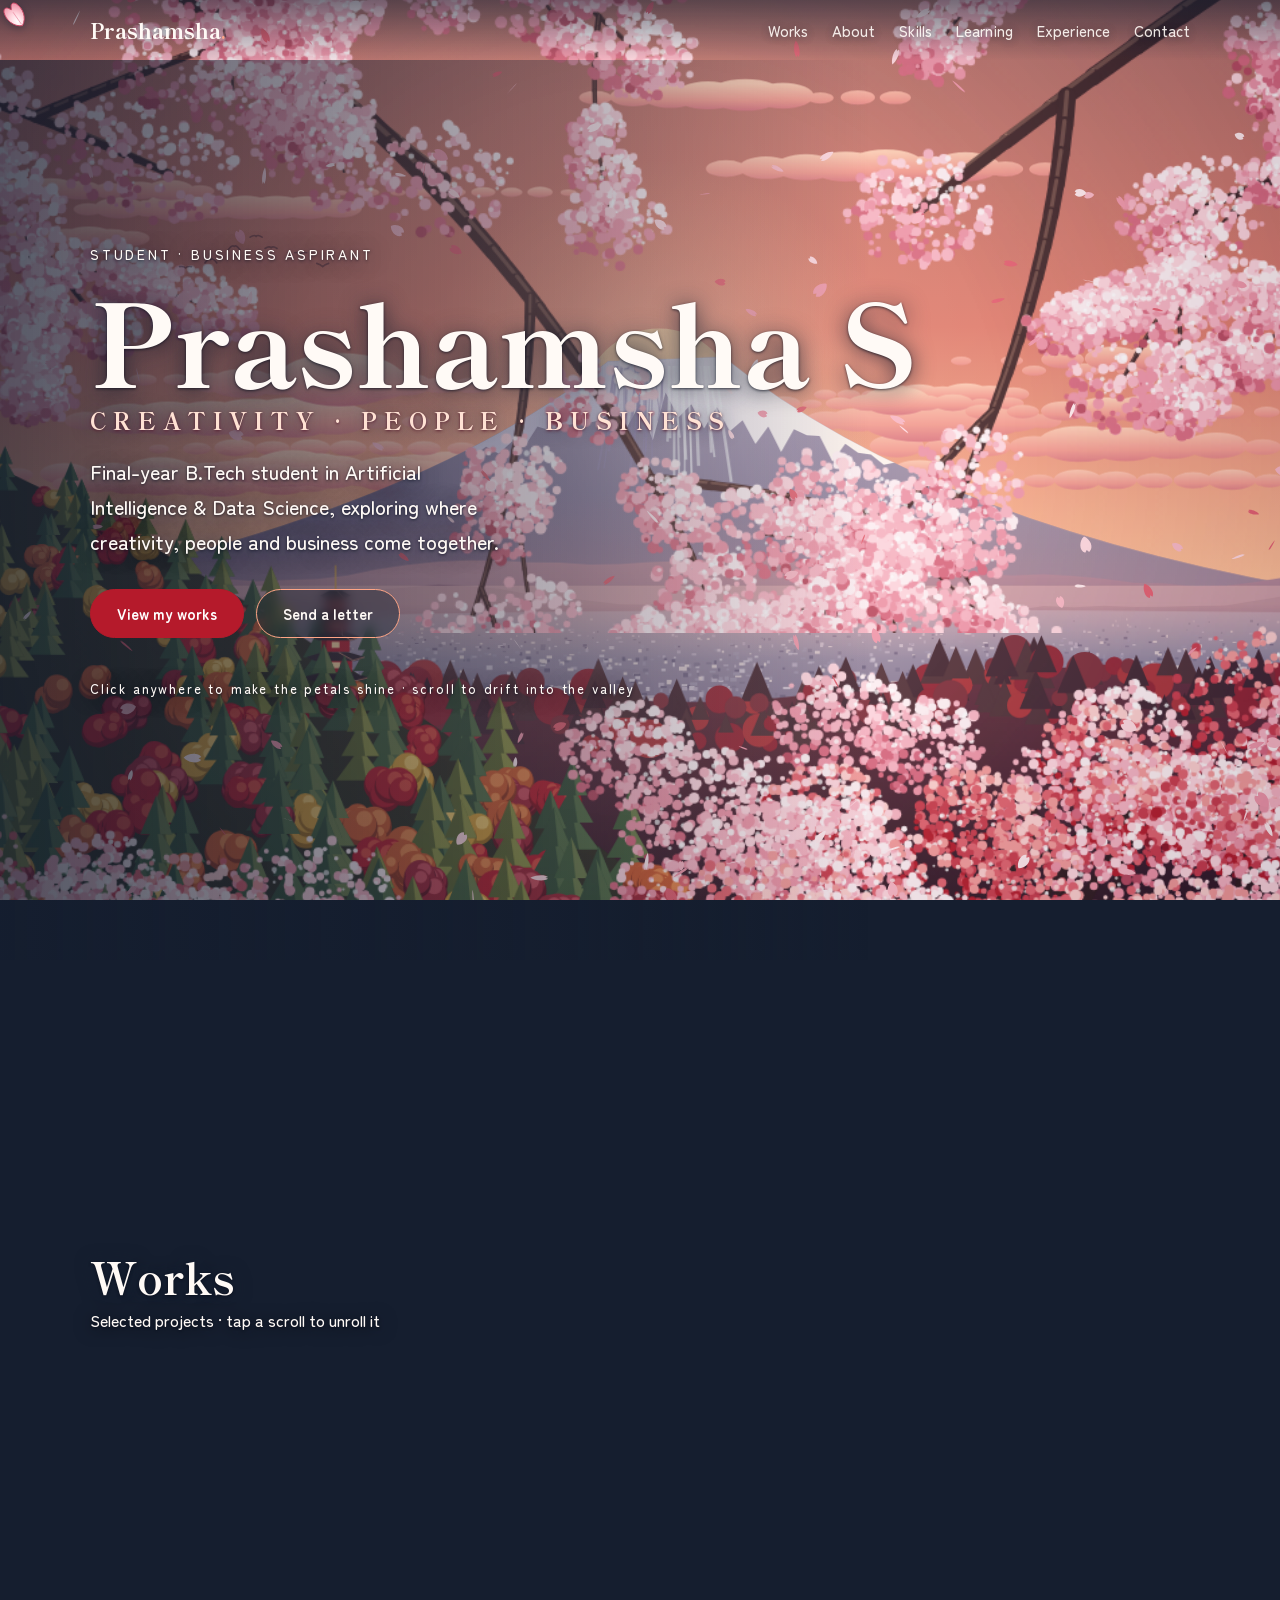
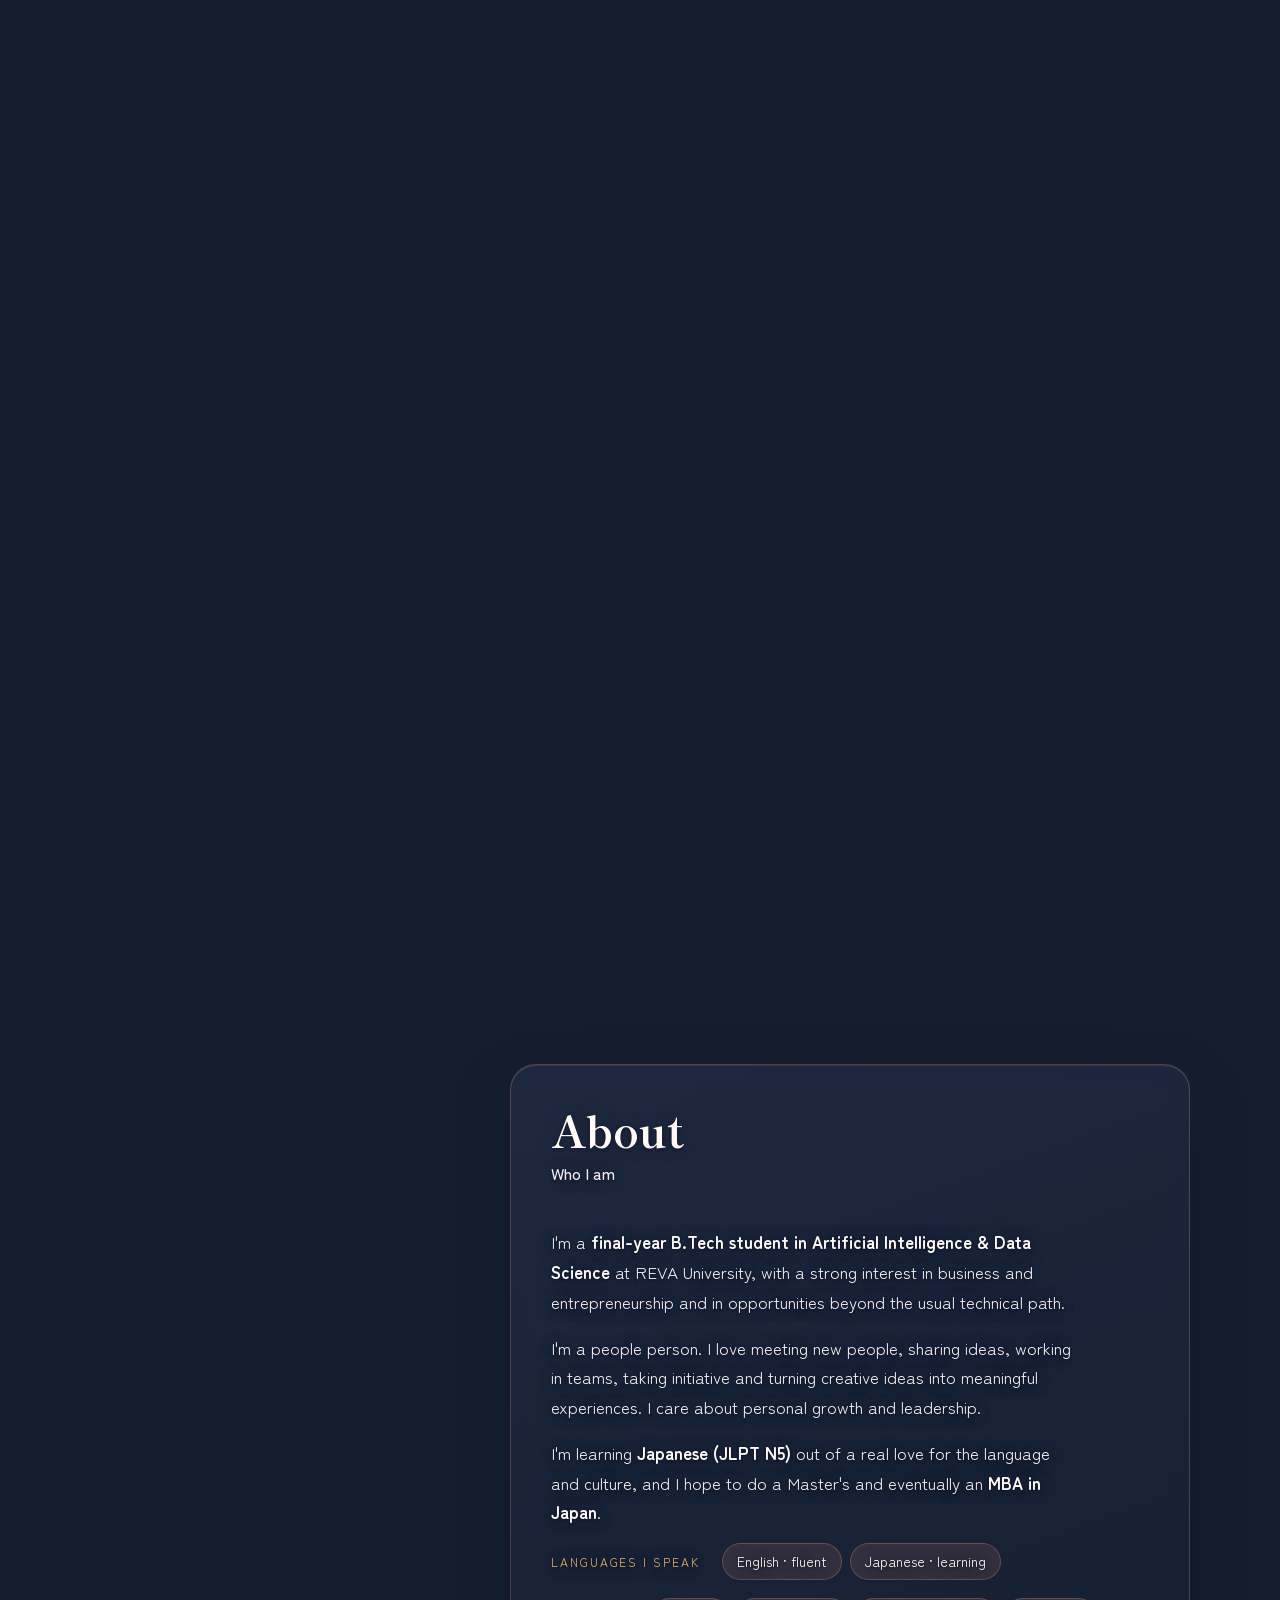
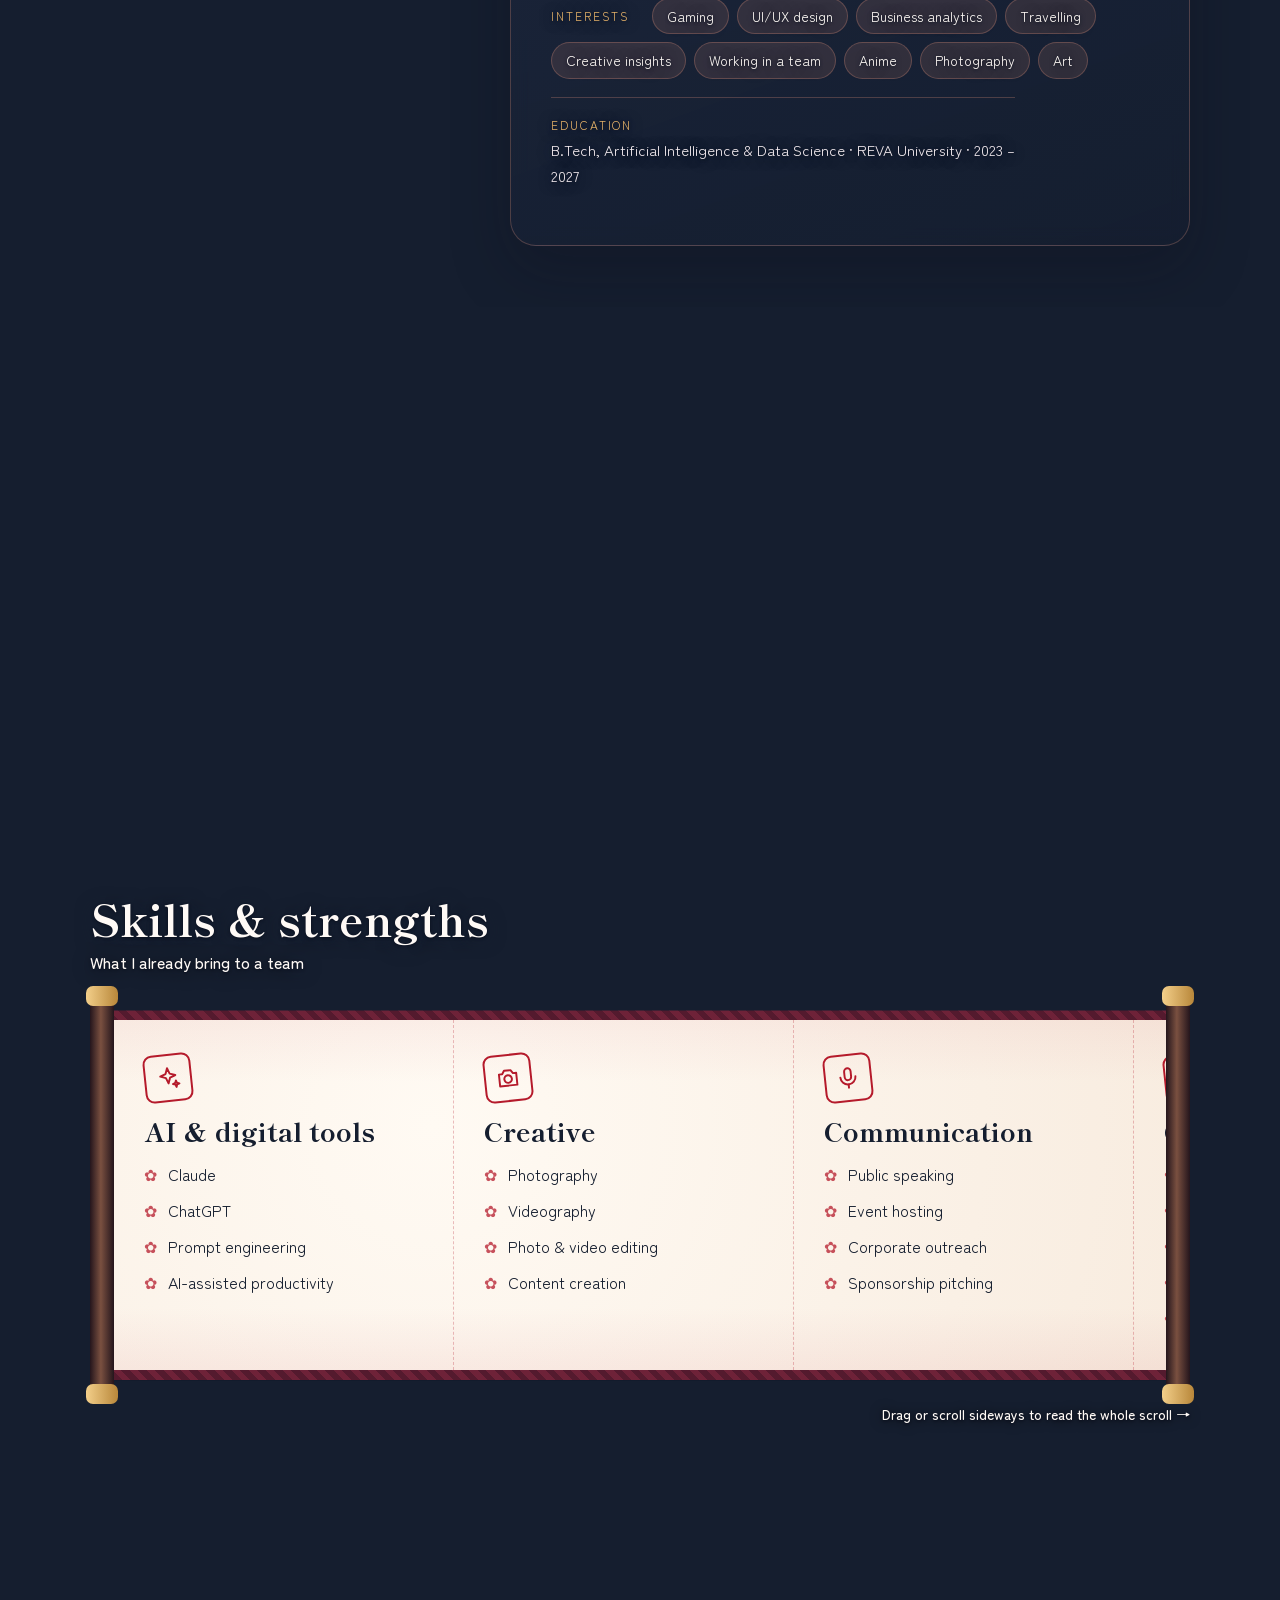
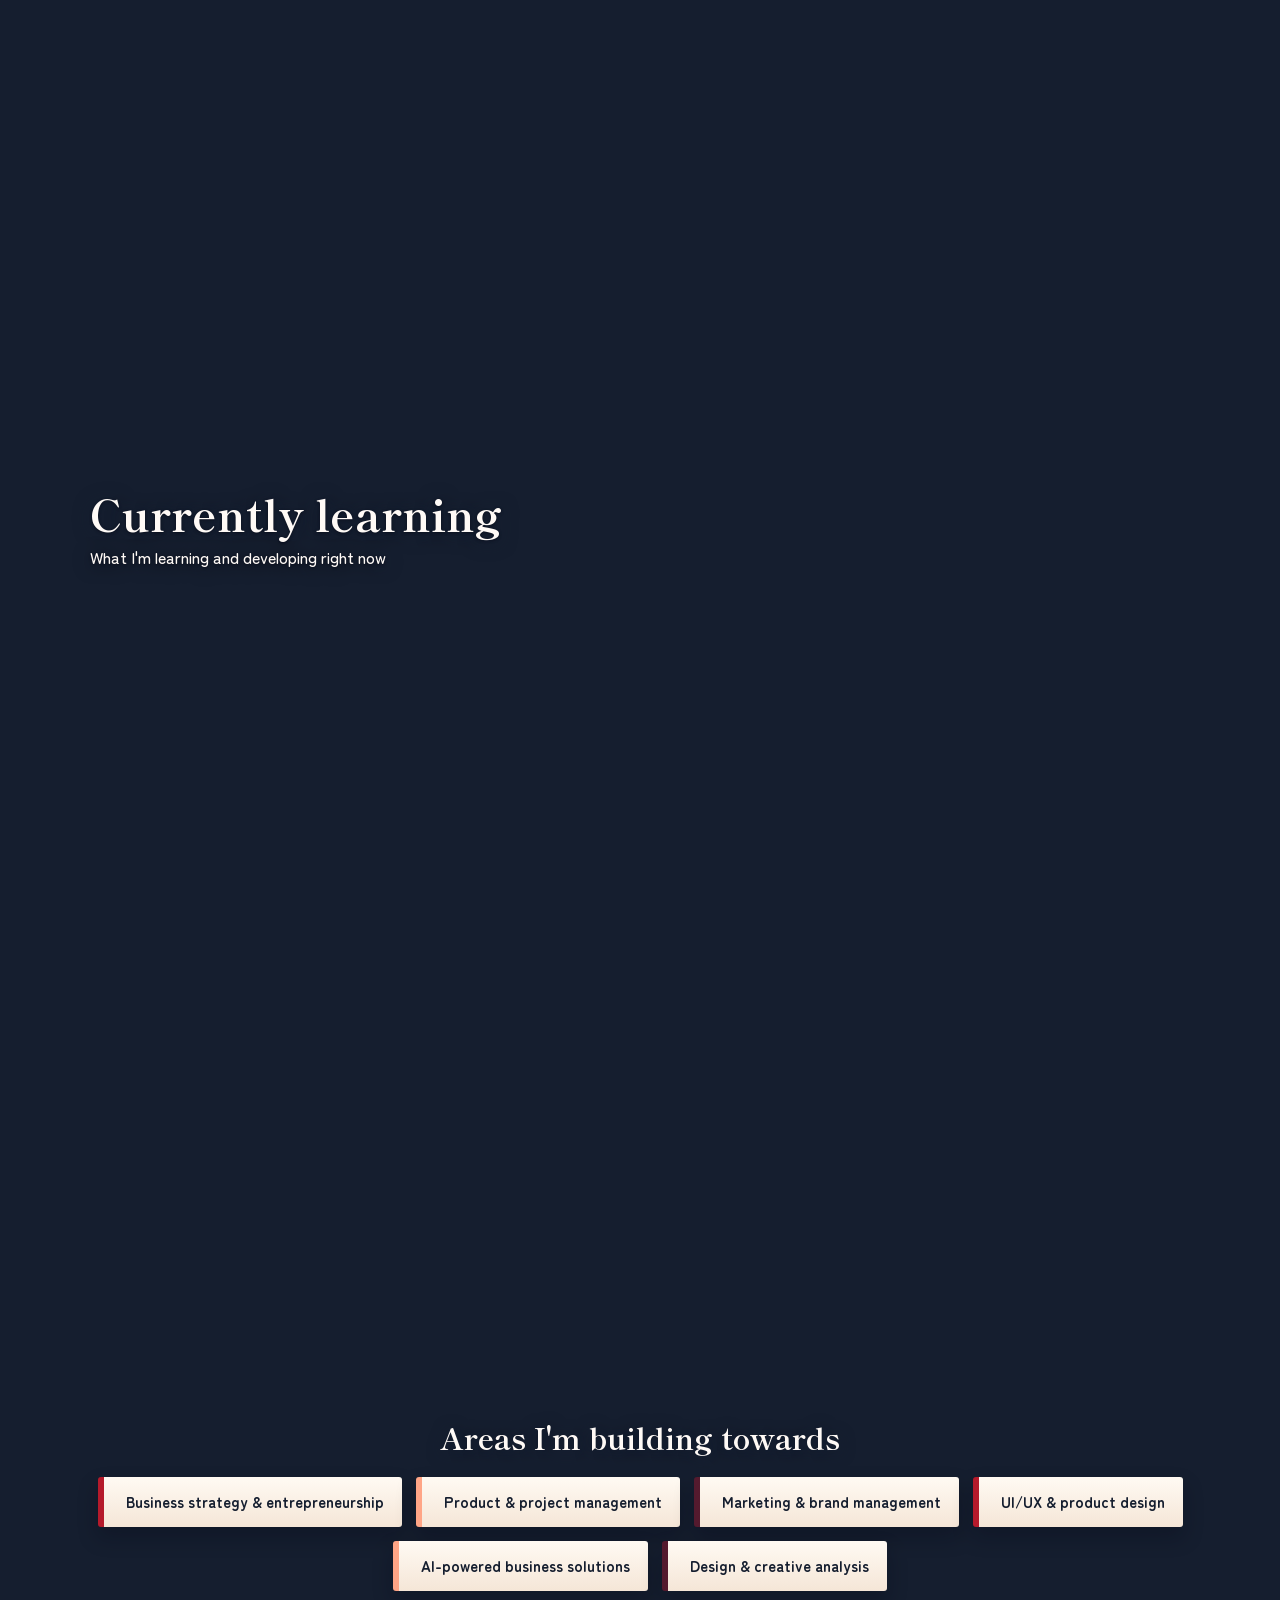
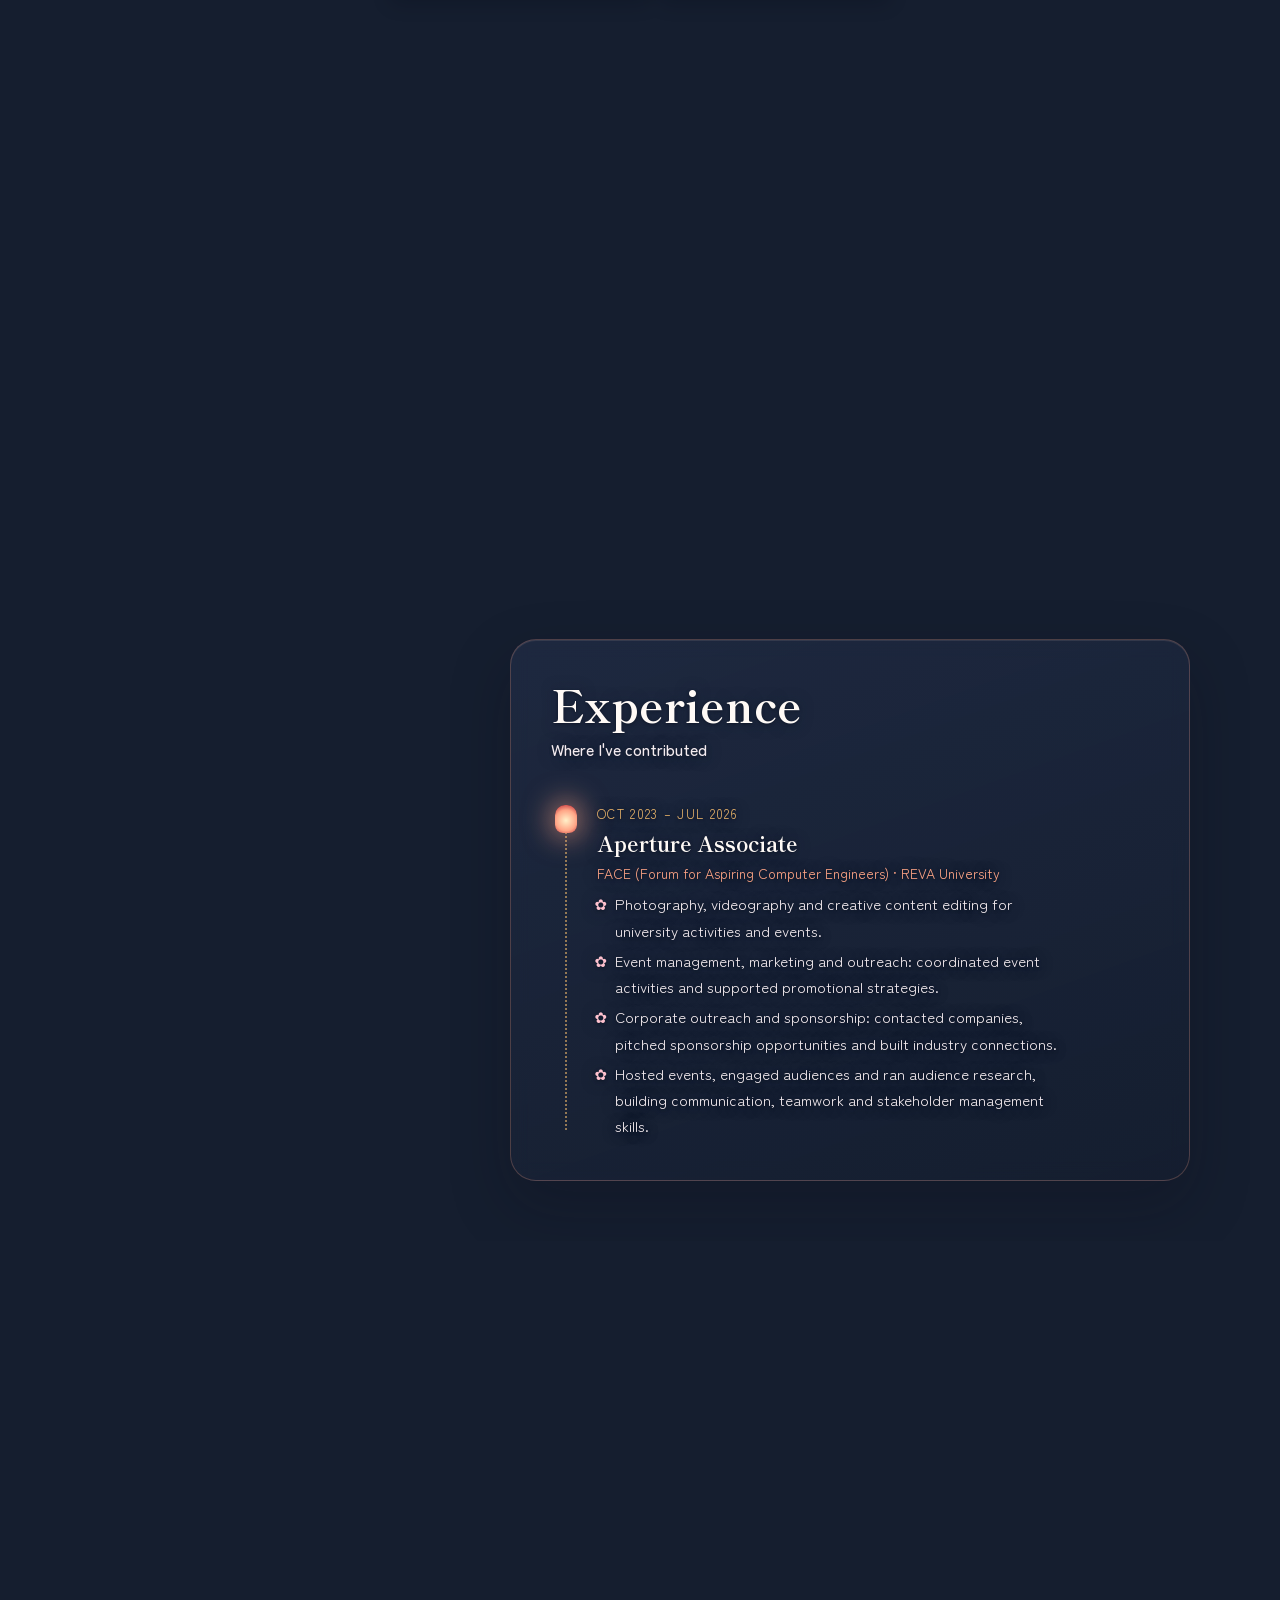
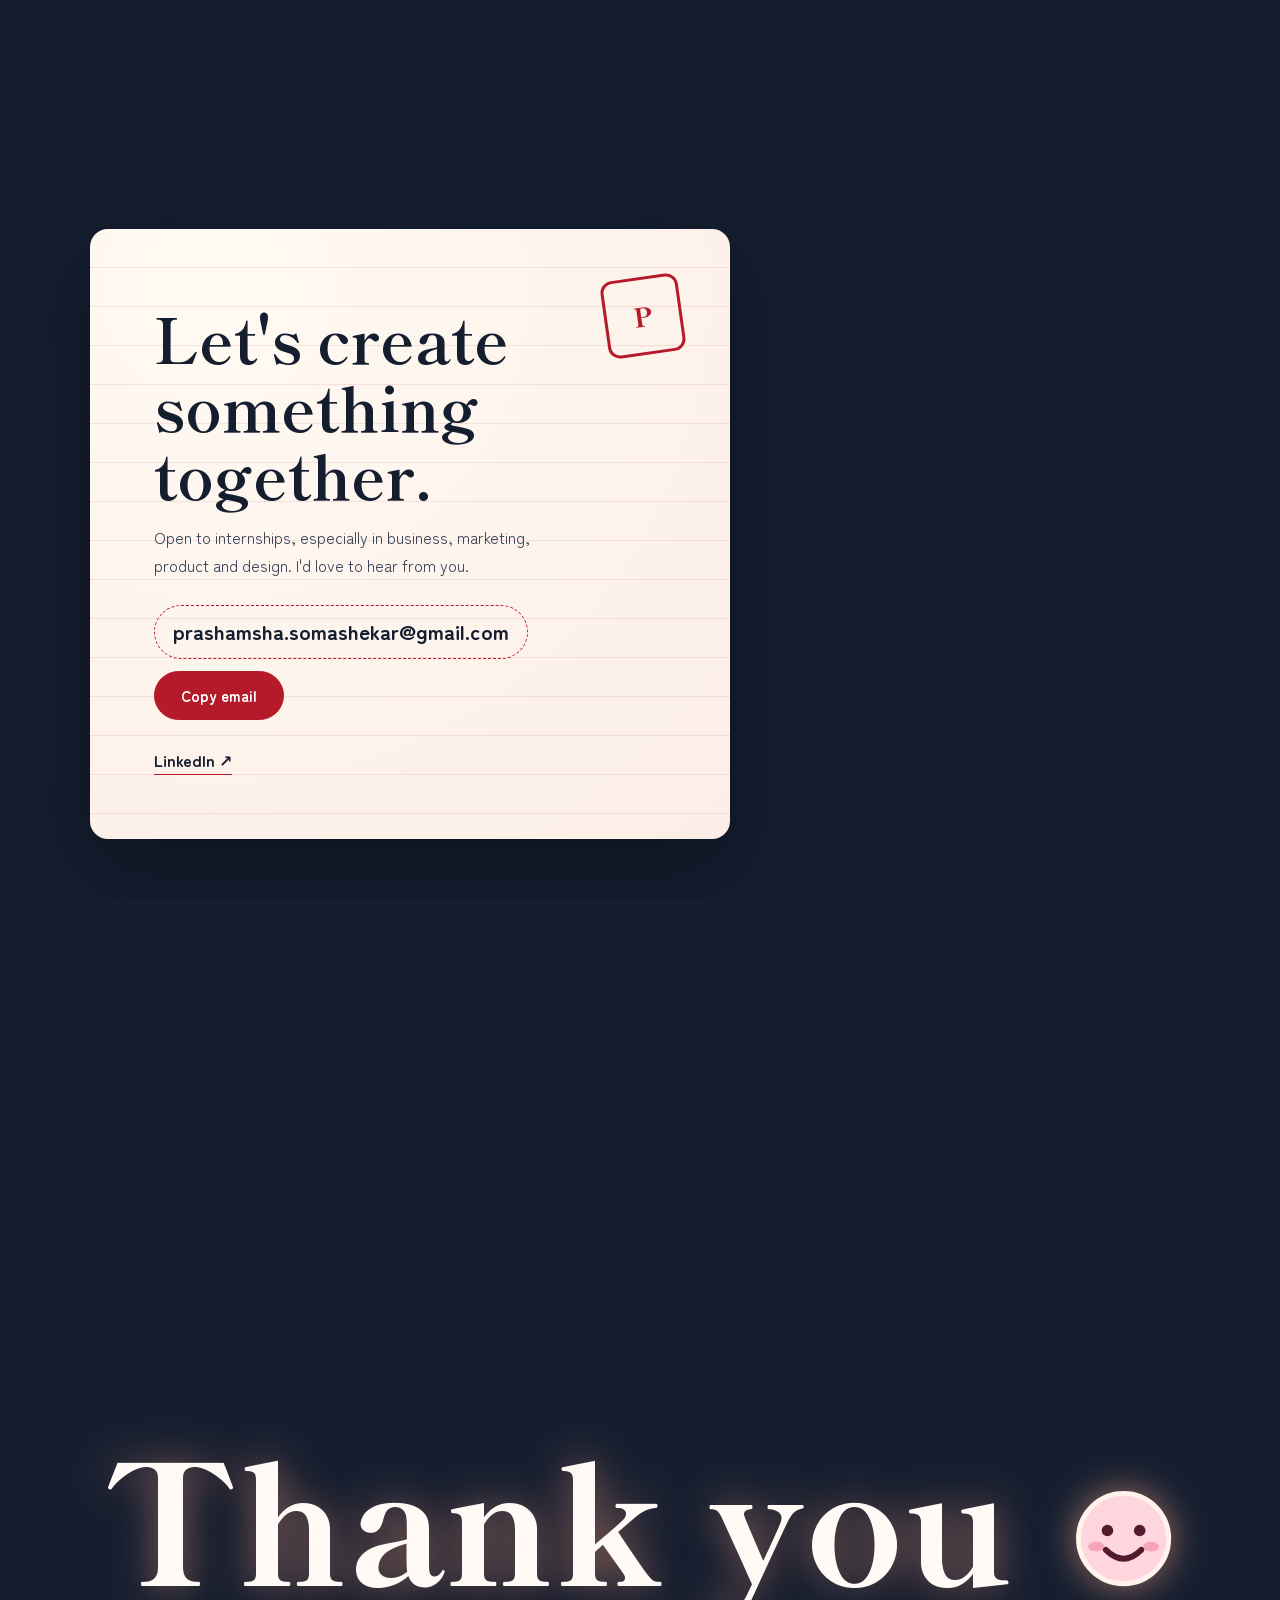
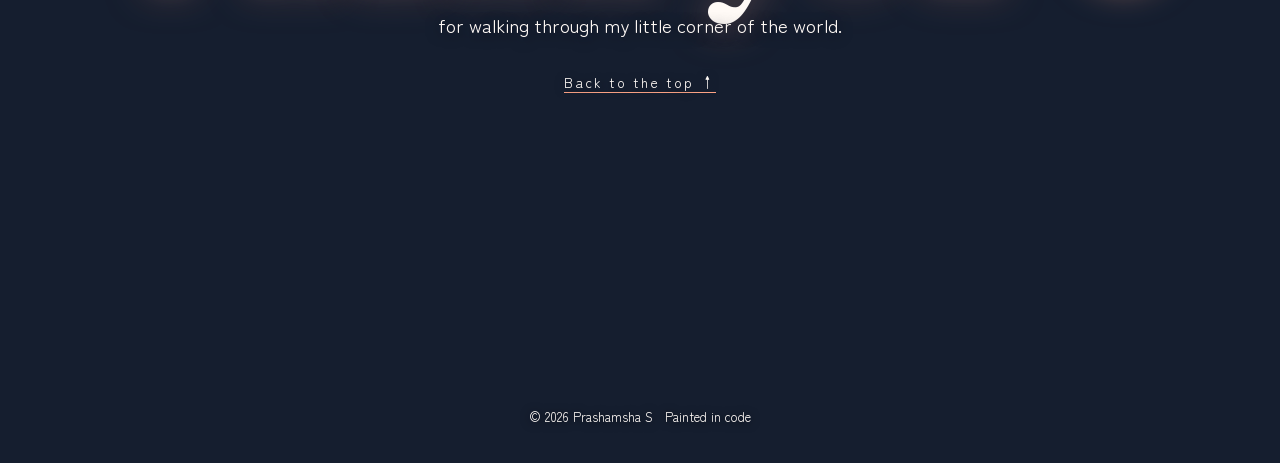
==== commit af2ba007: "Update AI & digital tools: Claude, ChatGPT, prompt engineering, productivity Co-Authored-By: Claude " ====
--- a/index.html
+++ b/index.html
@@ -166,7 +166,7 @@
             <div class="leaf">
               <span class="seal" aria-hidden="true"><svg viewBox="0 0 24 24" fill="none" stroke="currentColor" stroke-width="1.8" stroke-linecap="round" stroke-linejoin="round"><path d="M12 3l1.9 5.1L19 10l-5.1 1.9L12 17l-1.9-5.1L5 10l5.1-1.9z"/><path d="M19 15l.8 2.2L22 18l-2.2.8L19 21l-.8-2.2L16 18l2.2-.8z"/></svg></span>
               <h3>AI &amp; digital tools</h3>
-              <ul><li>ChatGPT</li><li>Generative AI tools</li><li>Prompt engineering</li><li>AI-assisted productivity</li></ul>
+              <ul><li>Claude</li><li>ChatGPT</li><li>Prompt engineering</li><li>AI-assisted productivity</li></ul>
             </div>
             <div class="leaf">
               <span class="seal" aria-hidden="true"><svg viewBox="0 0 24 24" fill="none" stroke="currentColor" stroke-width="1.8" stroke-linecap="round" stroke-linejoin="round"><path d="M4 8h3l2-3h6l2 3h3v11H4z"/><circle cx="12" cy="13" r="3.5"/></svg></span>
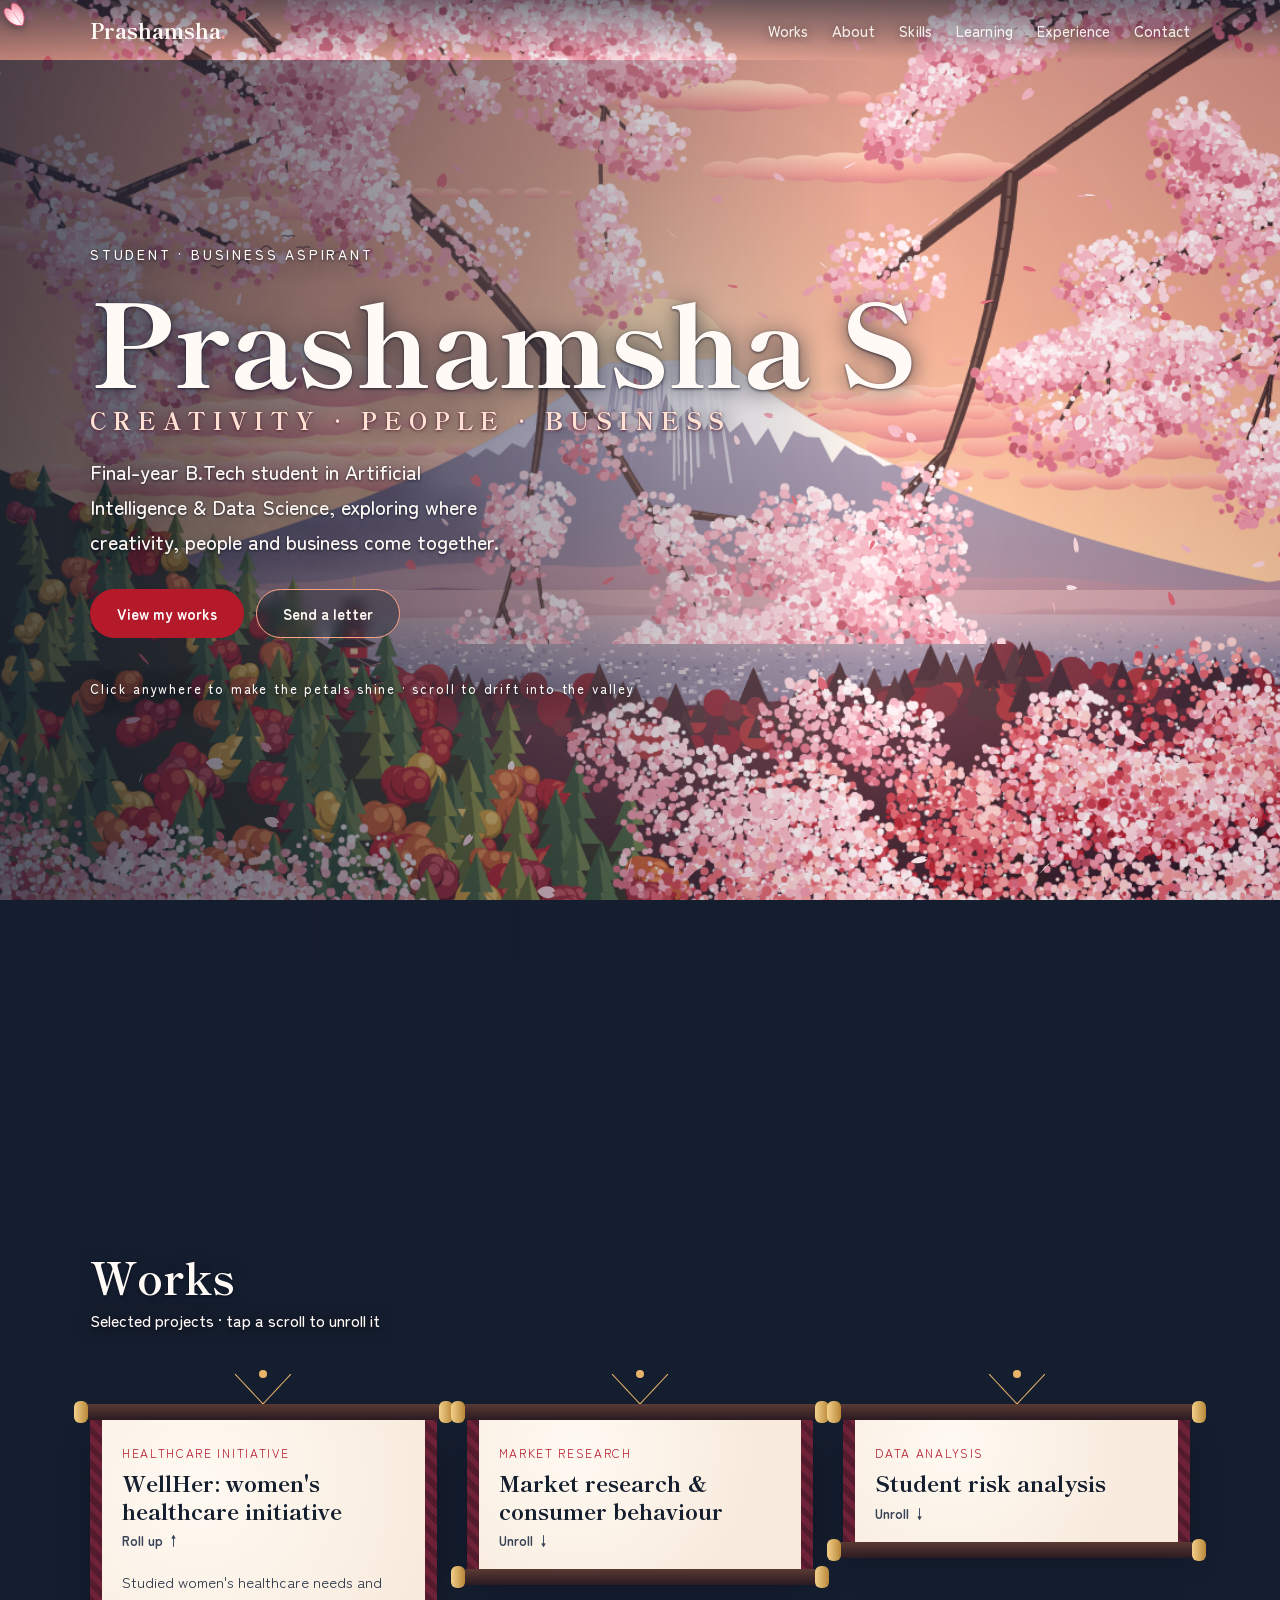
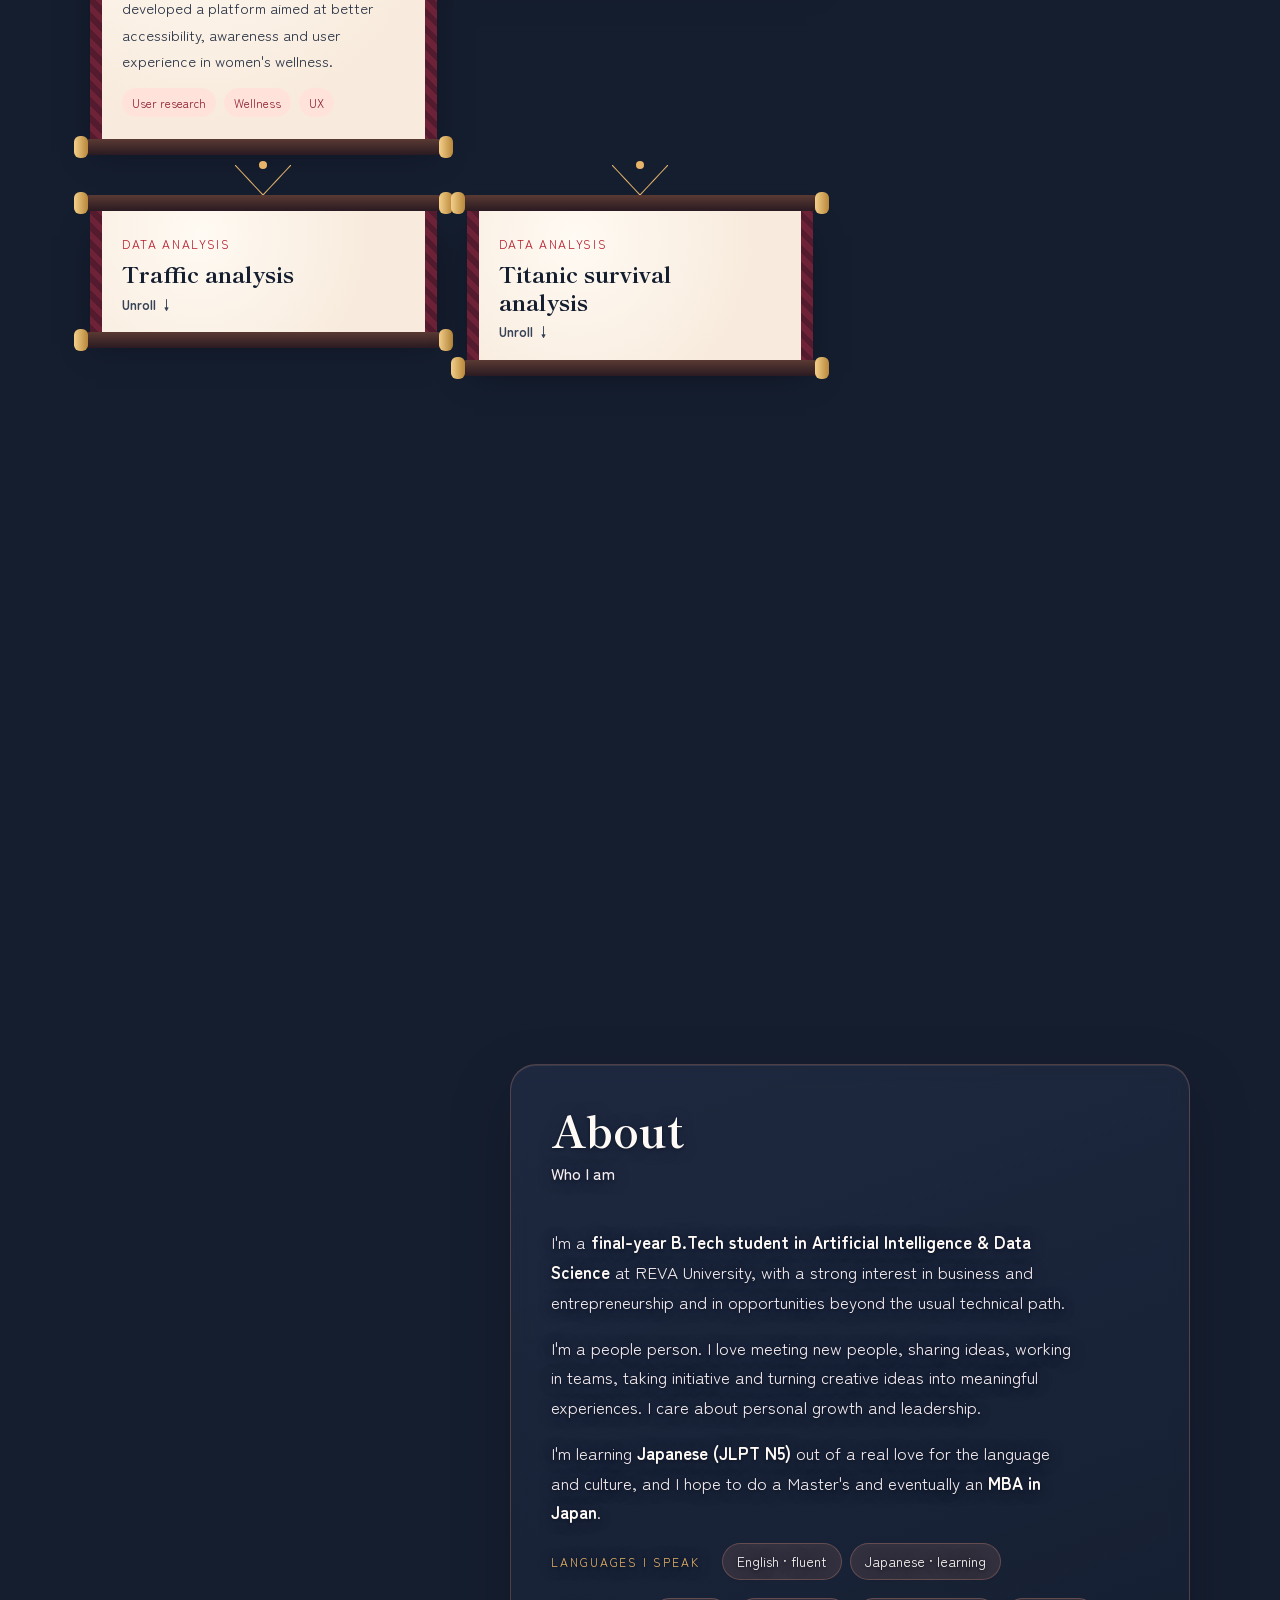
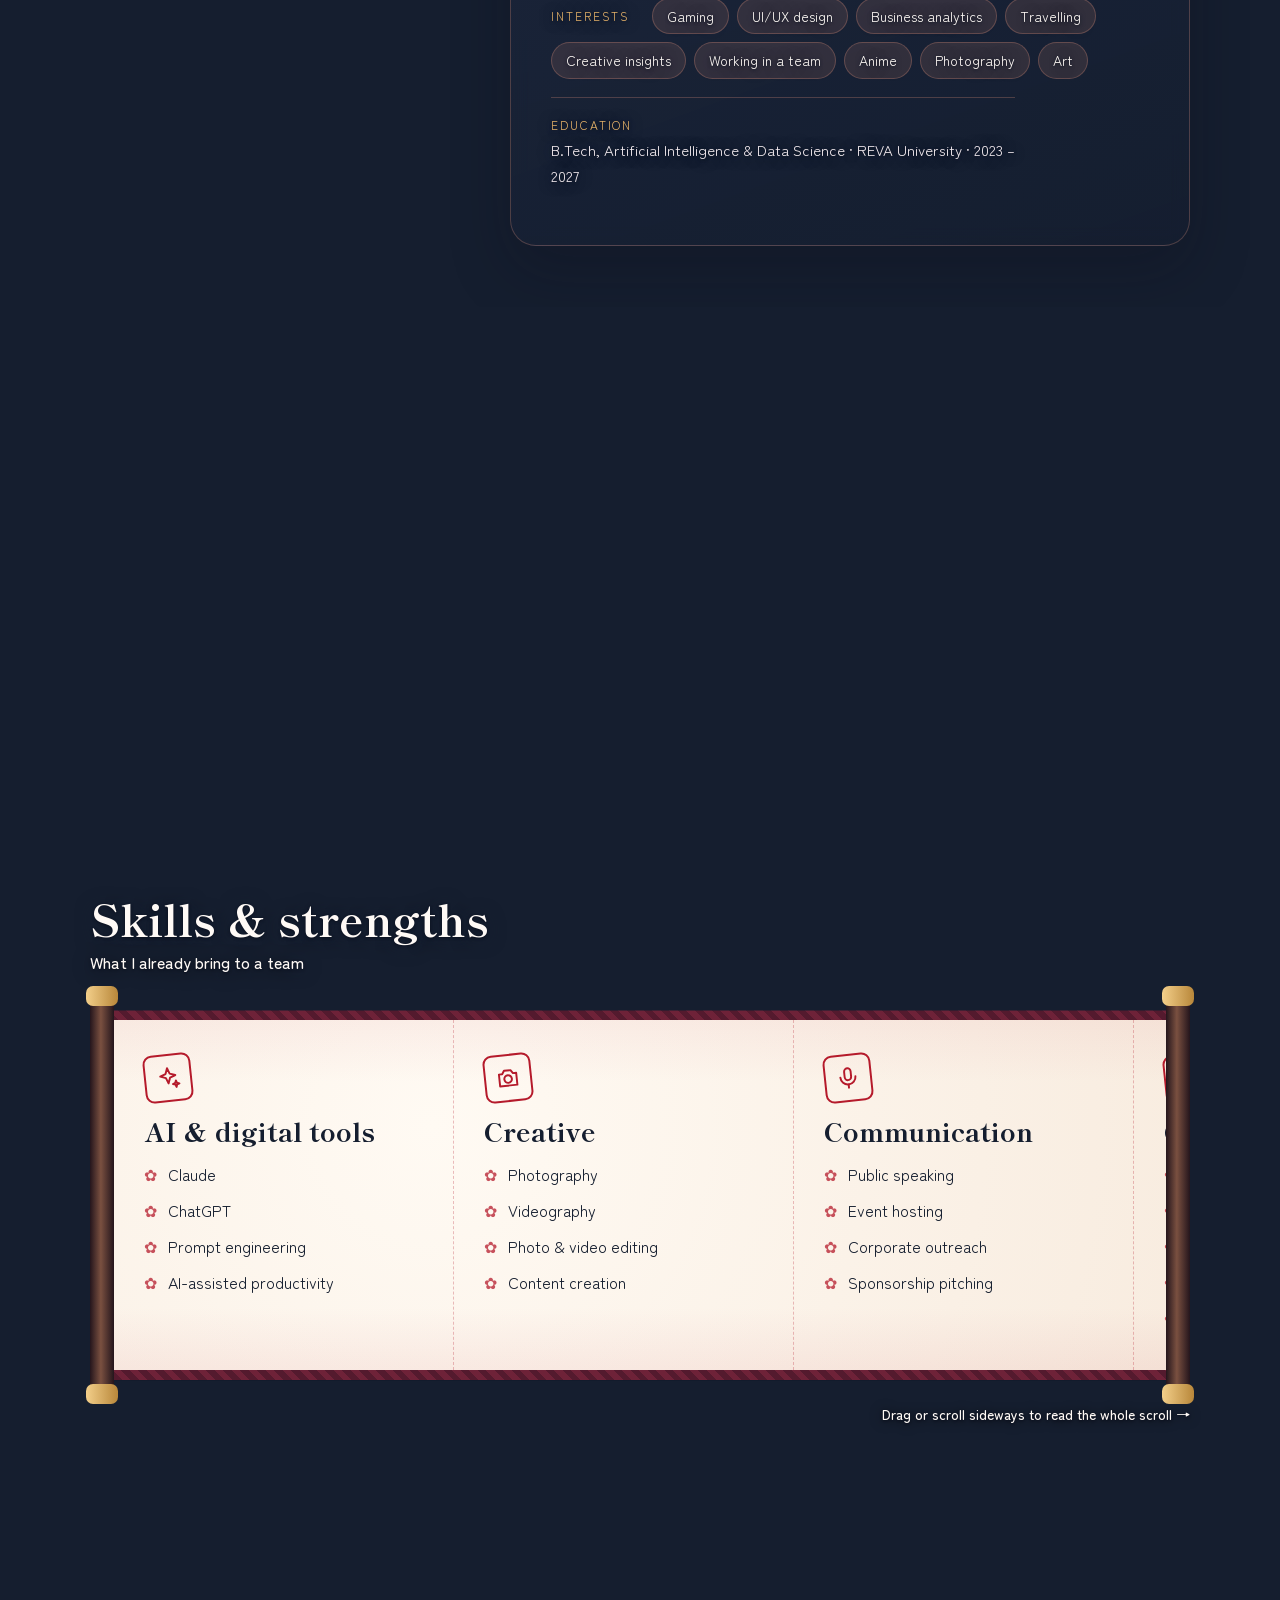
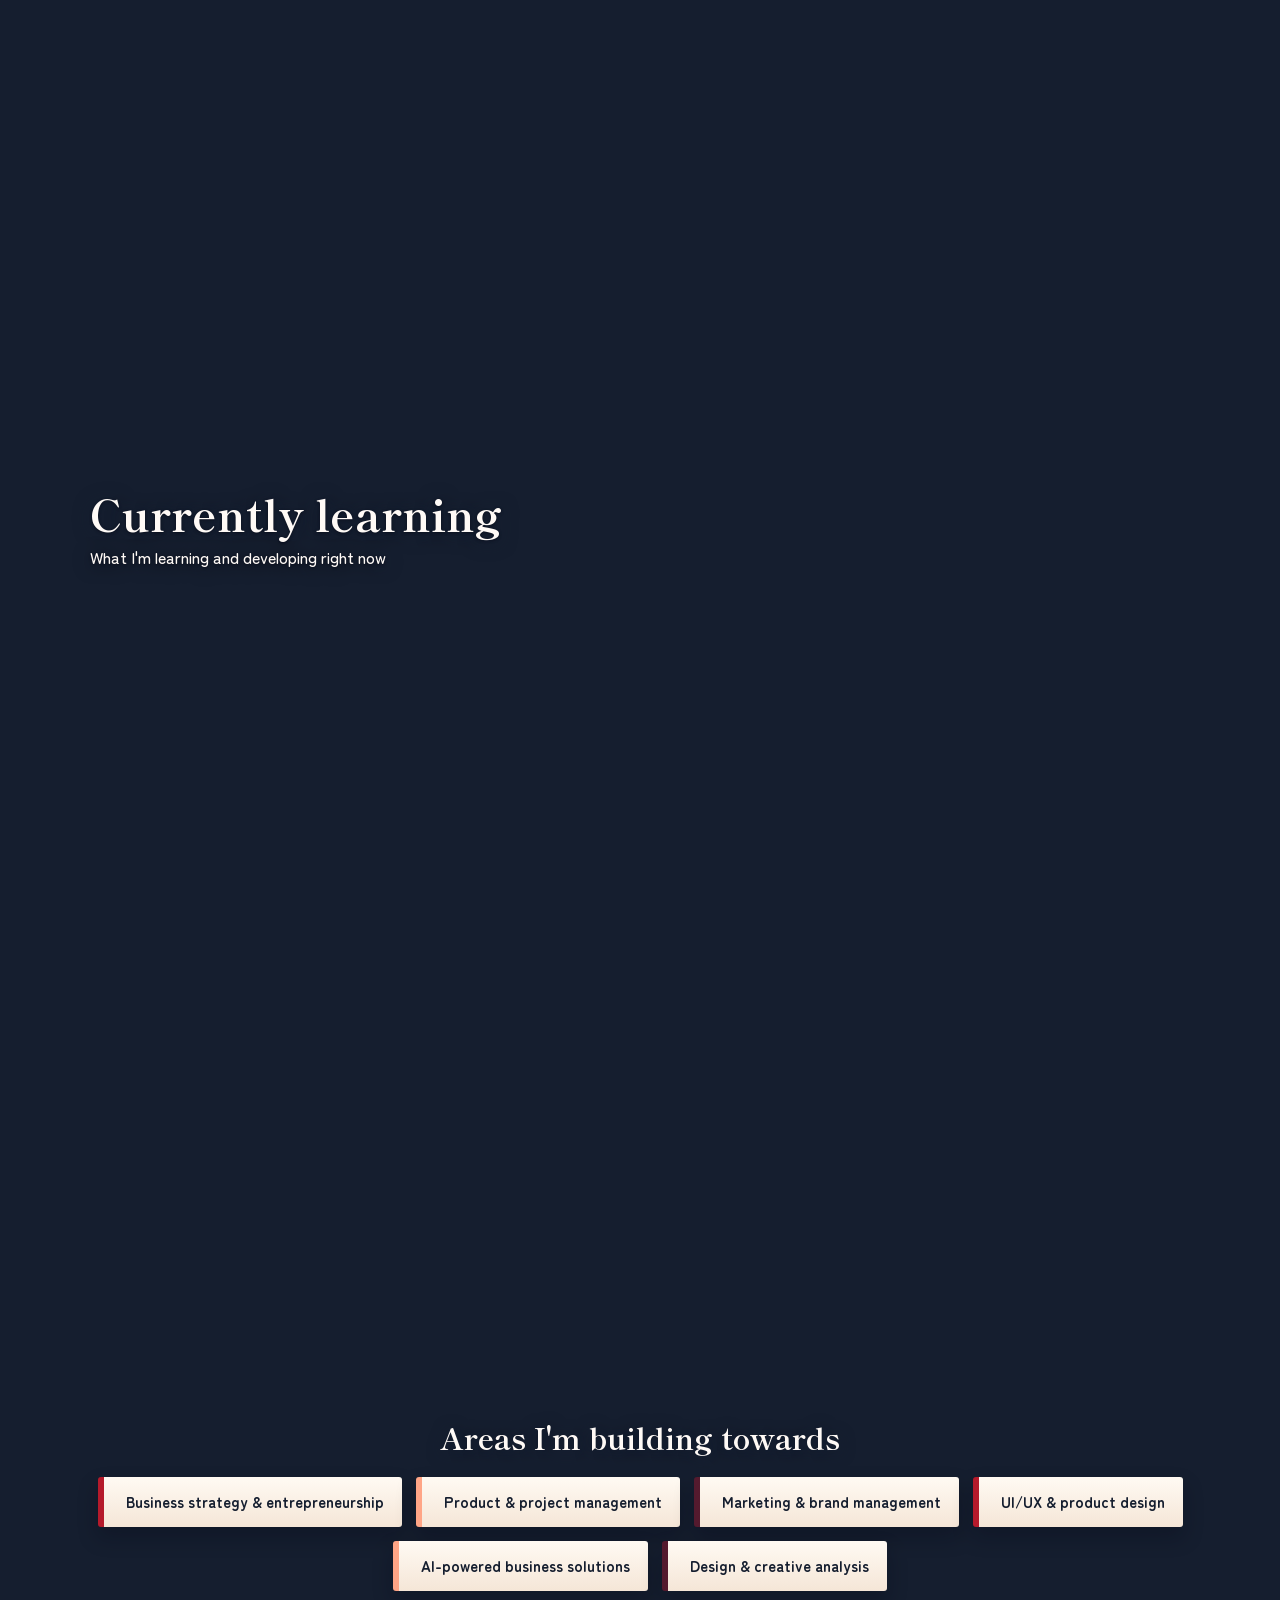
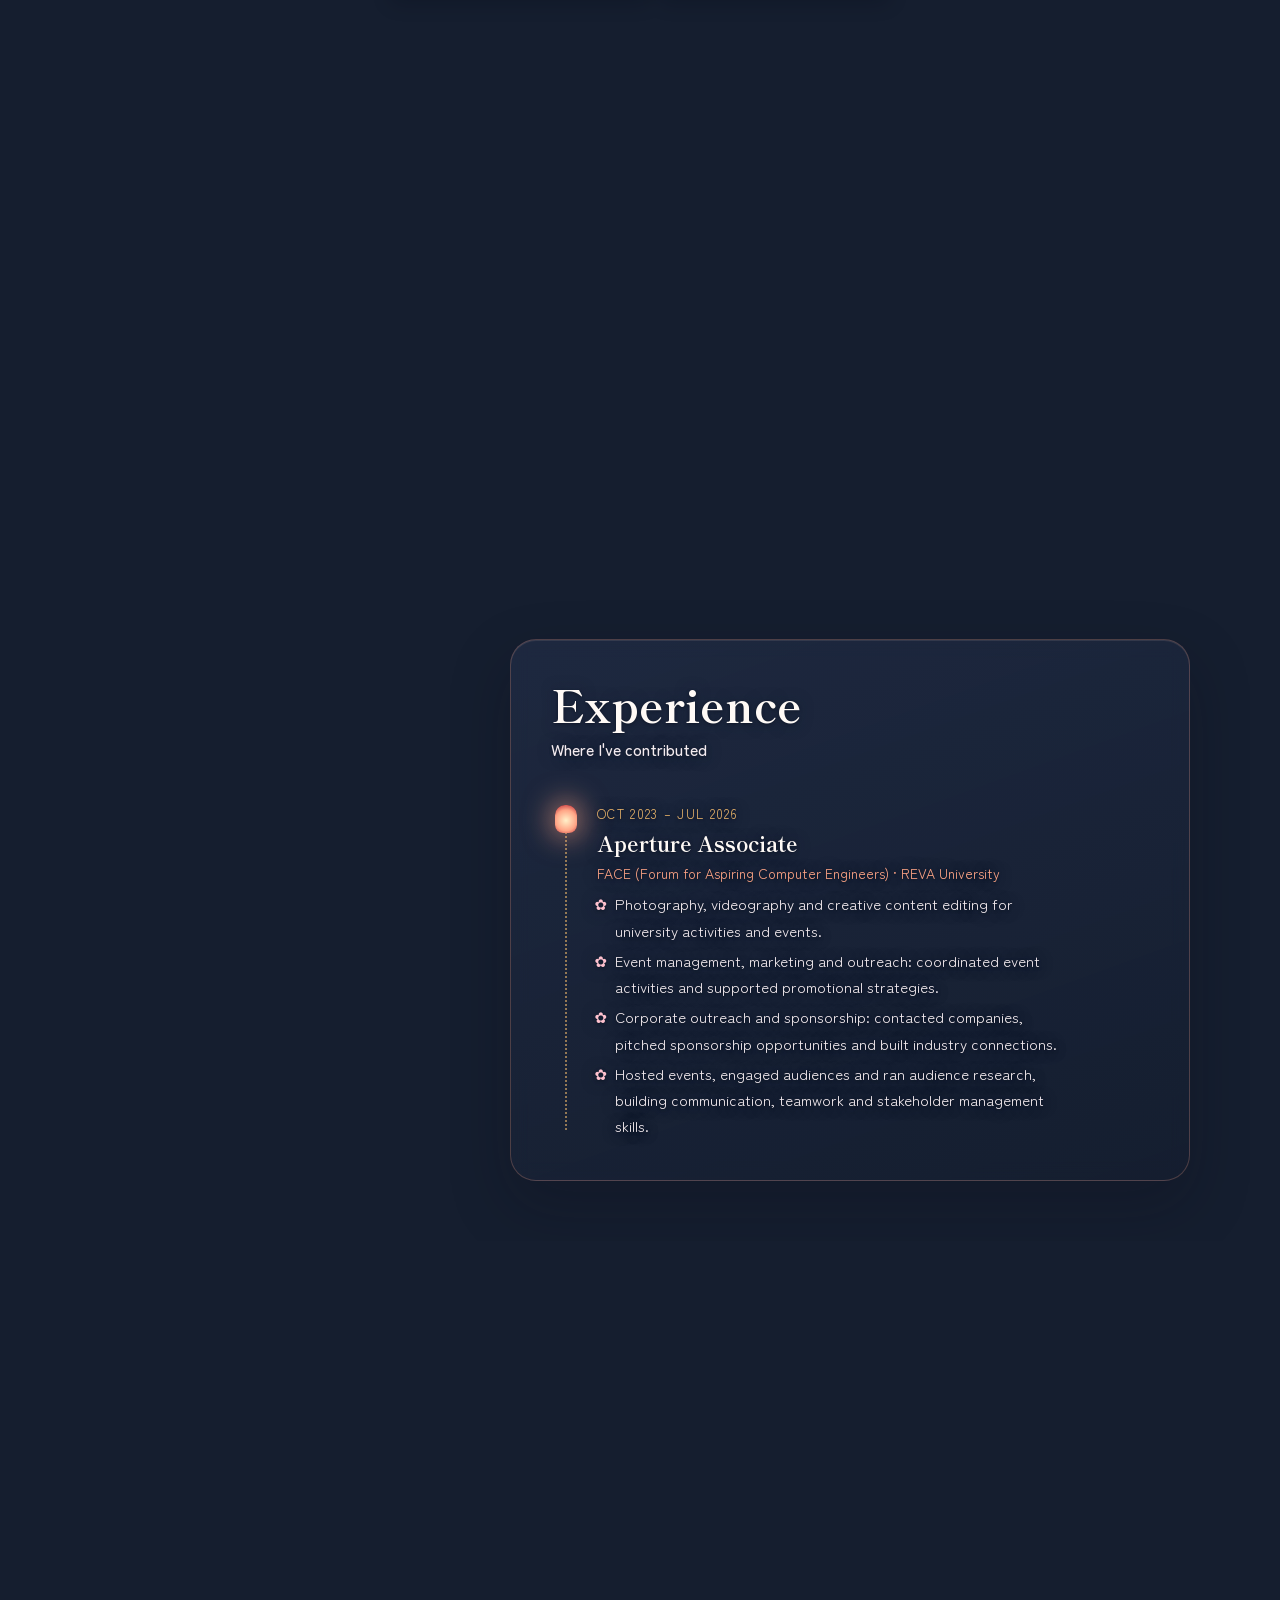
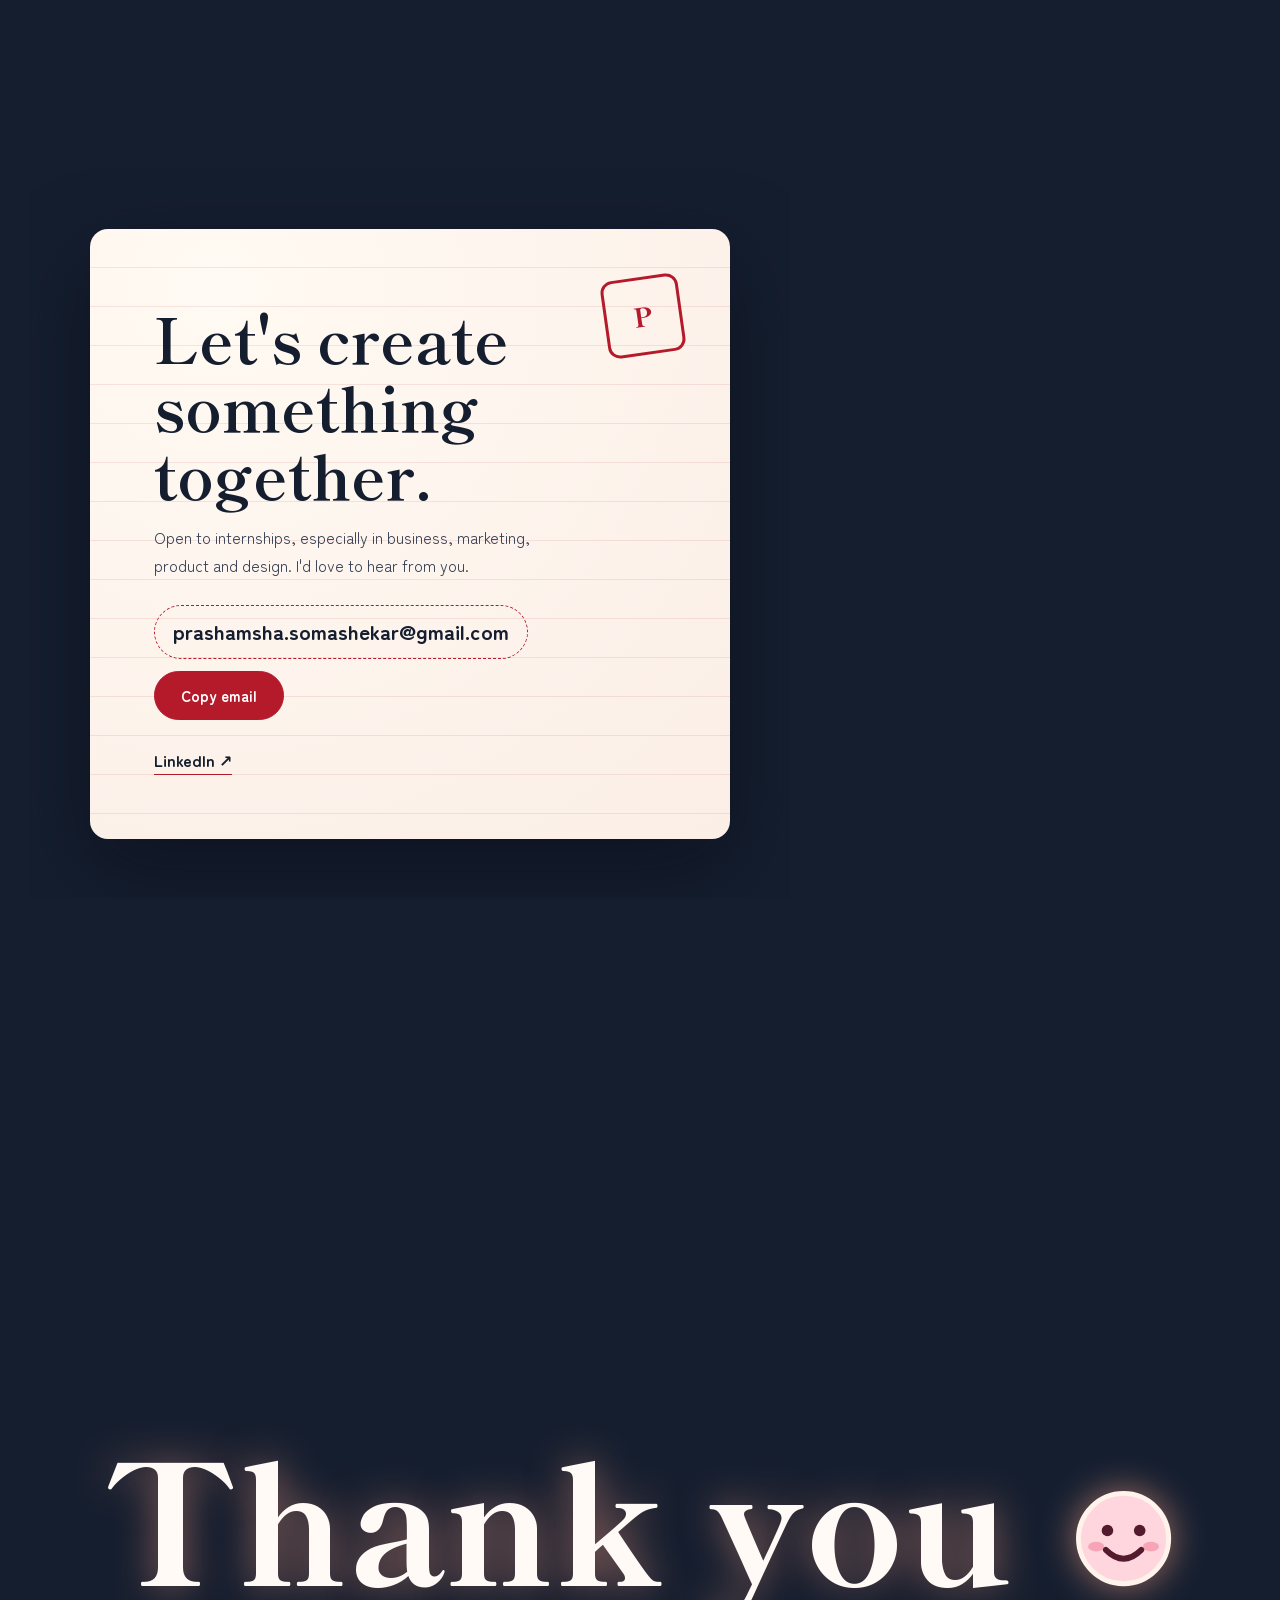
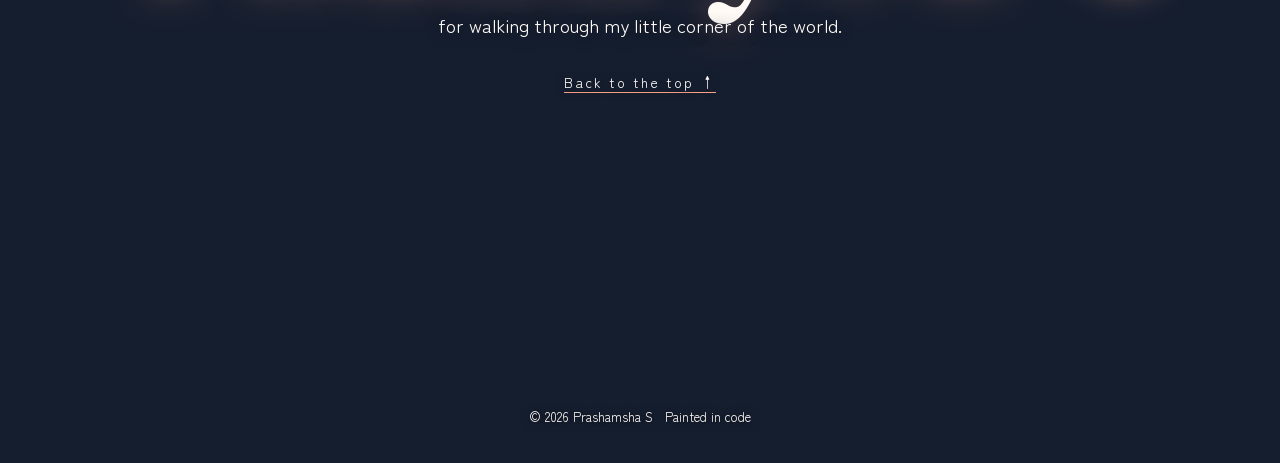
==== commit 3410a4bc: "Remove French and German from Currently learning Co-Authored-By: Claude Opus 5.5 <noreply@anthropic." ====
--- a/index.html
+++ b/index.html
@@ -201,7 +201,7 @@
       <div class="learn">
         <article class="kj"><div class="rod"></div><div class="mount"><div class="paper">
           <svg class="icon" viewBox="0 0 24 24" fill="none" stroke="currentColor" stroke-width="1.6" stroke-linecap="round" stroke-linejoin="round" aria-hidden="true"><path d="M4 5h16v11H9l-5 4V5z"/><path d="M8 9h8M8 12h5"/></svg>
-          <h3>Languages</h3><ul><li>Japanese (JLPT N5 prep)</li><li>French (a little)</li><li>German (just starting)</li></ul>
+          <h3>Languages</h3><ul><li>Japanese (JLPT N5 prep)</li></ul>
         </div></div><div class="rod"></div></article>
         <article class="kj"><div class="rod"></div><div class="mount"><div class="paper">
           <svg class="icon" viewBox="0 0 24 24" fill="none" stroke="currentColor" stroke-width="1.6" stroke-linecap="round" stroke-linejoin="round" aria-hidden="true"><path d="M12 19l7-7 3 3-7 7-3-3z"/><path d="M18 13l-1.5-7.5L2 2l3.5 14.5L13 18l5-5z"/><path d="M2 2l7.6 7.6"/><circle cx="11" cy="11" r="2"/></svg>
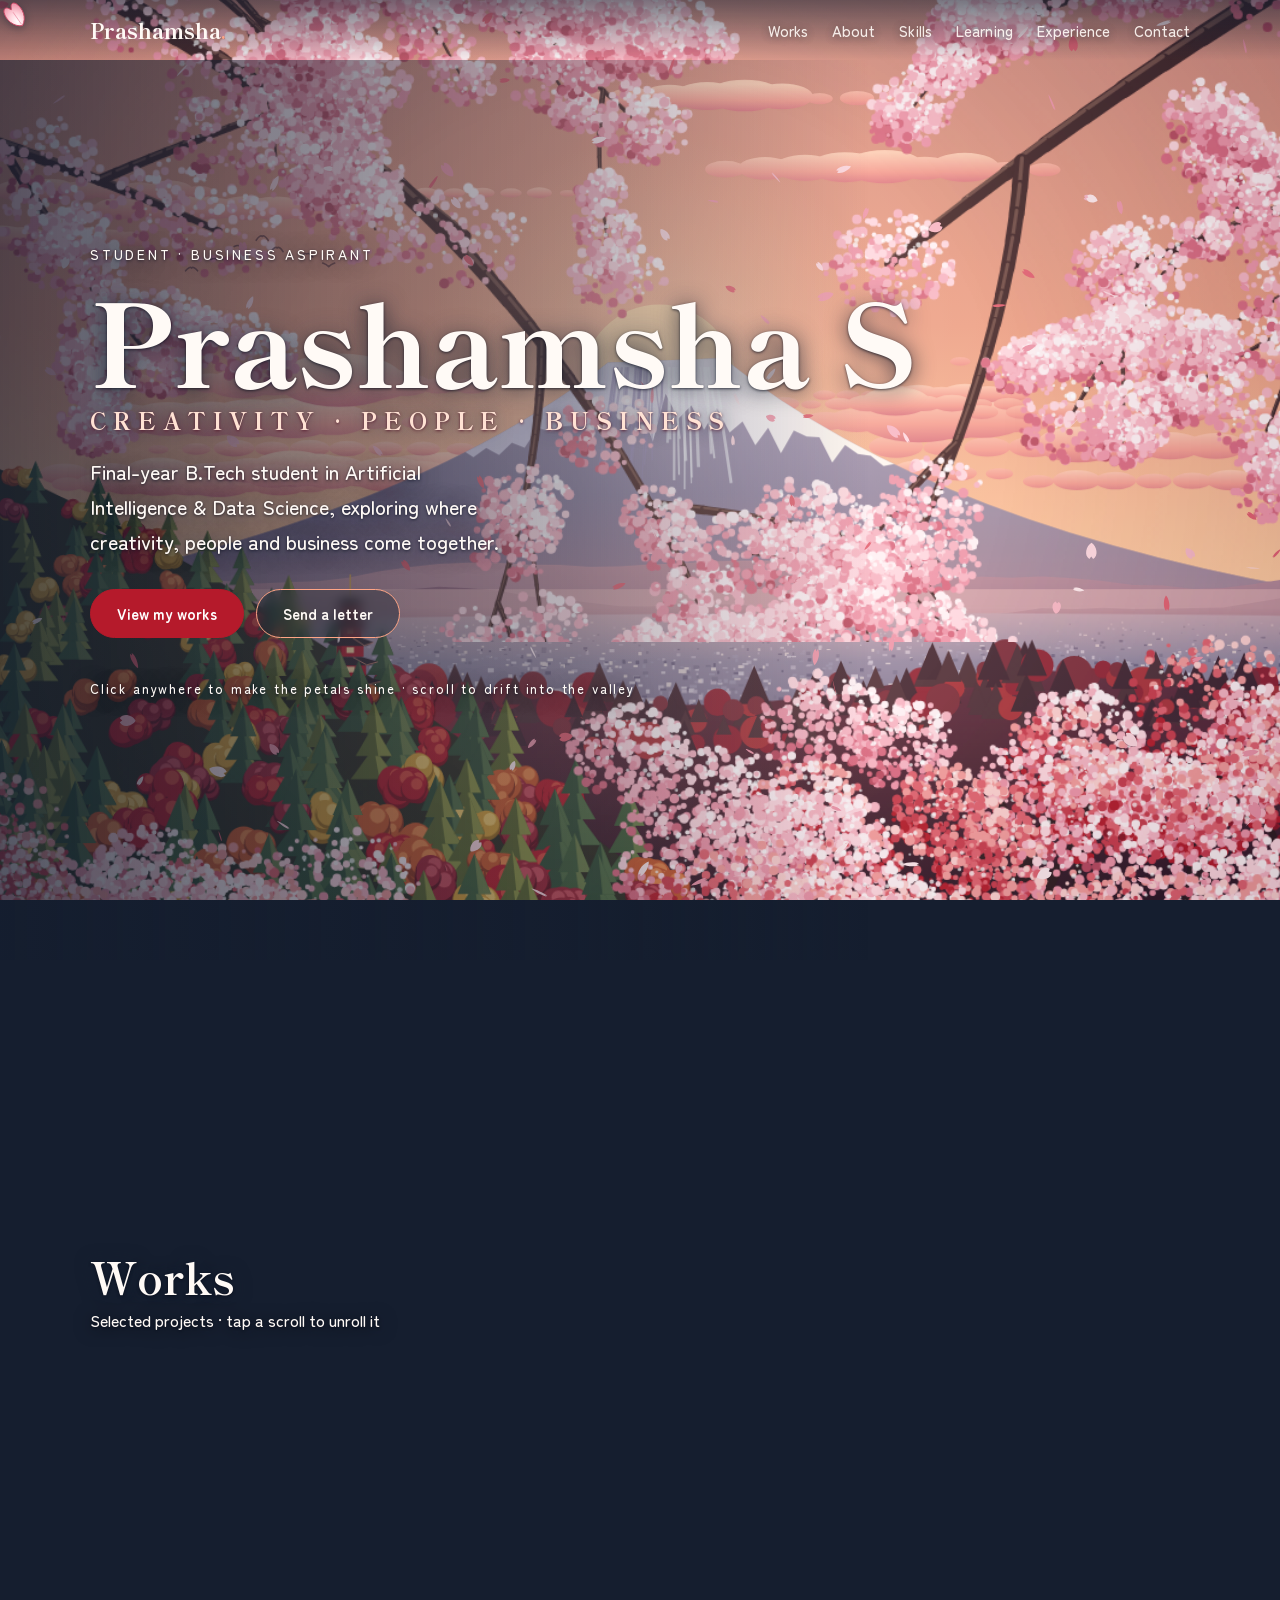
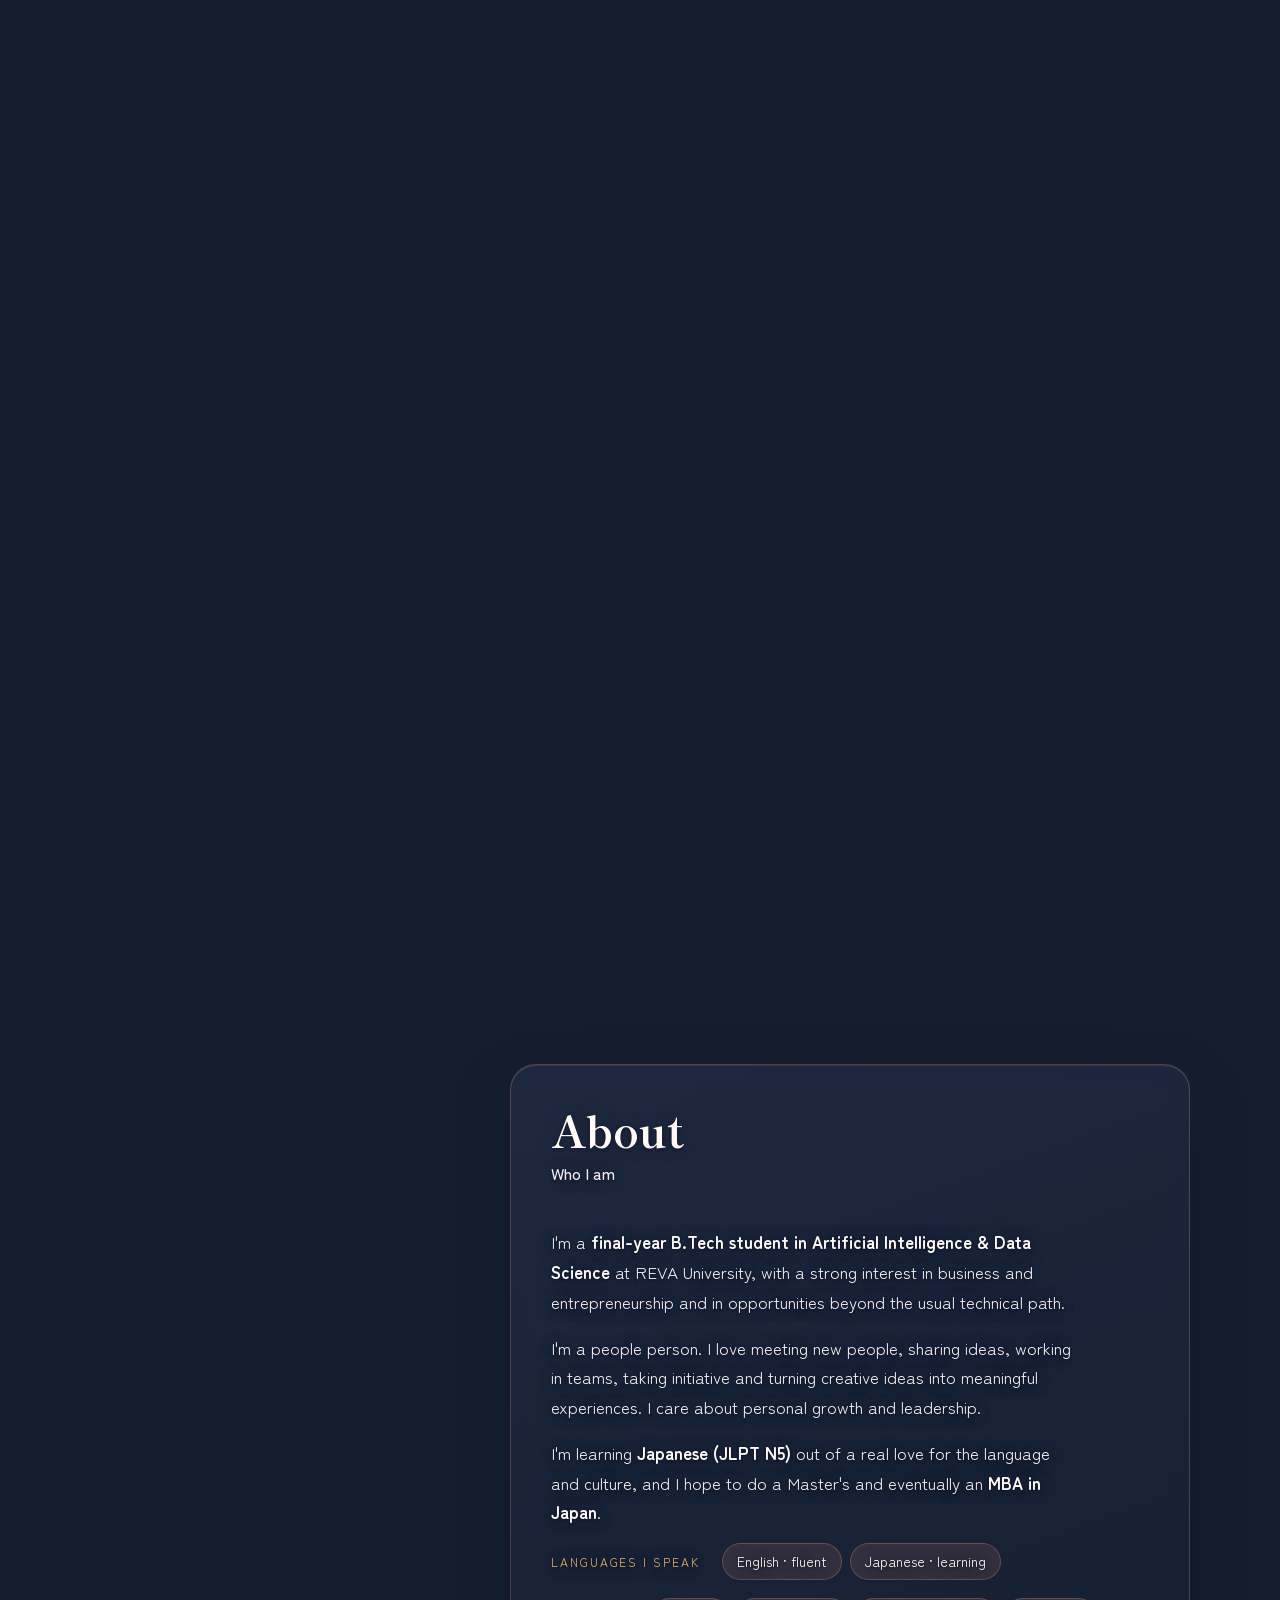
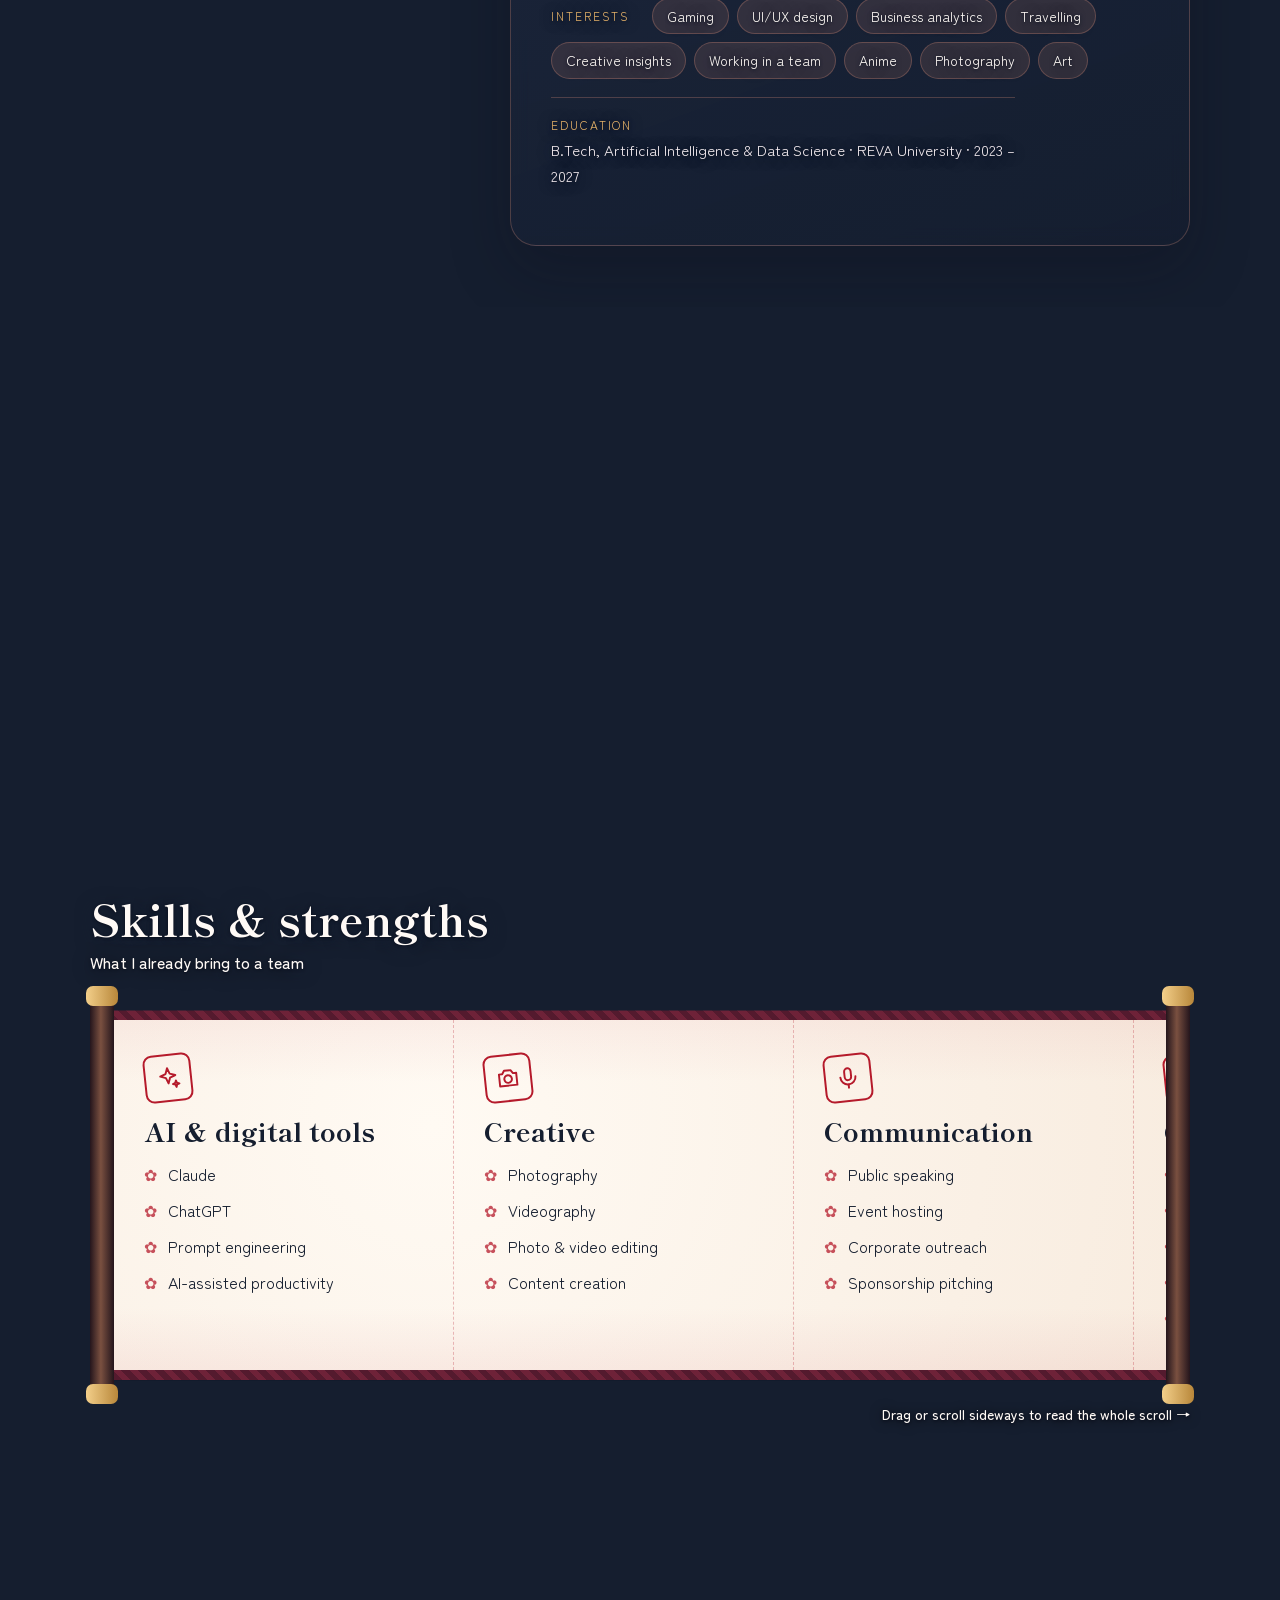
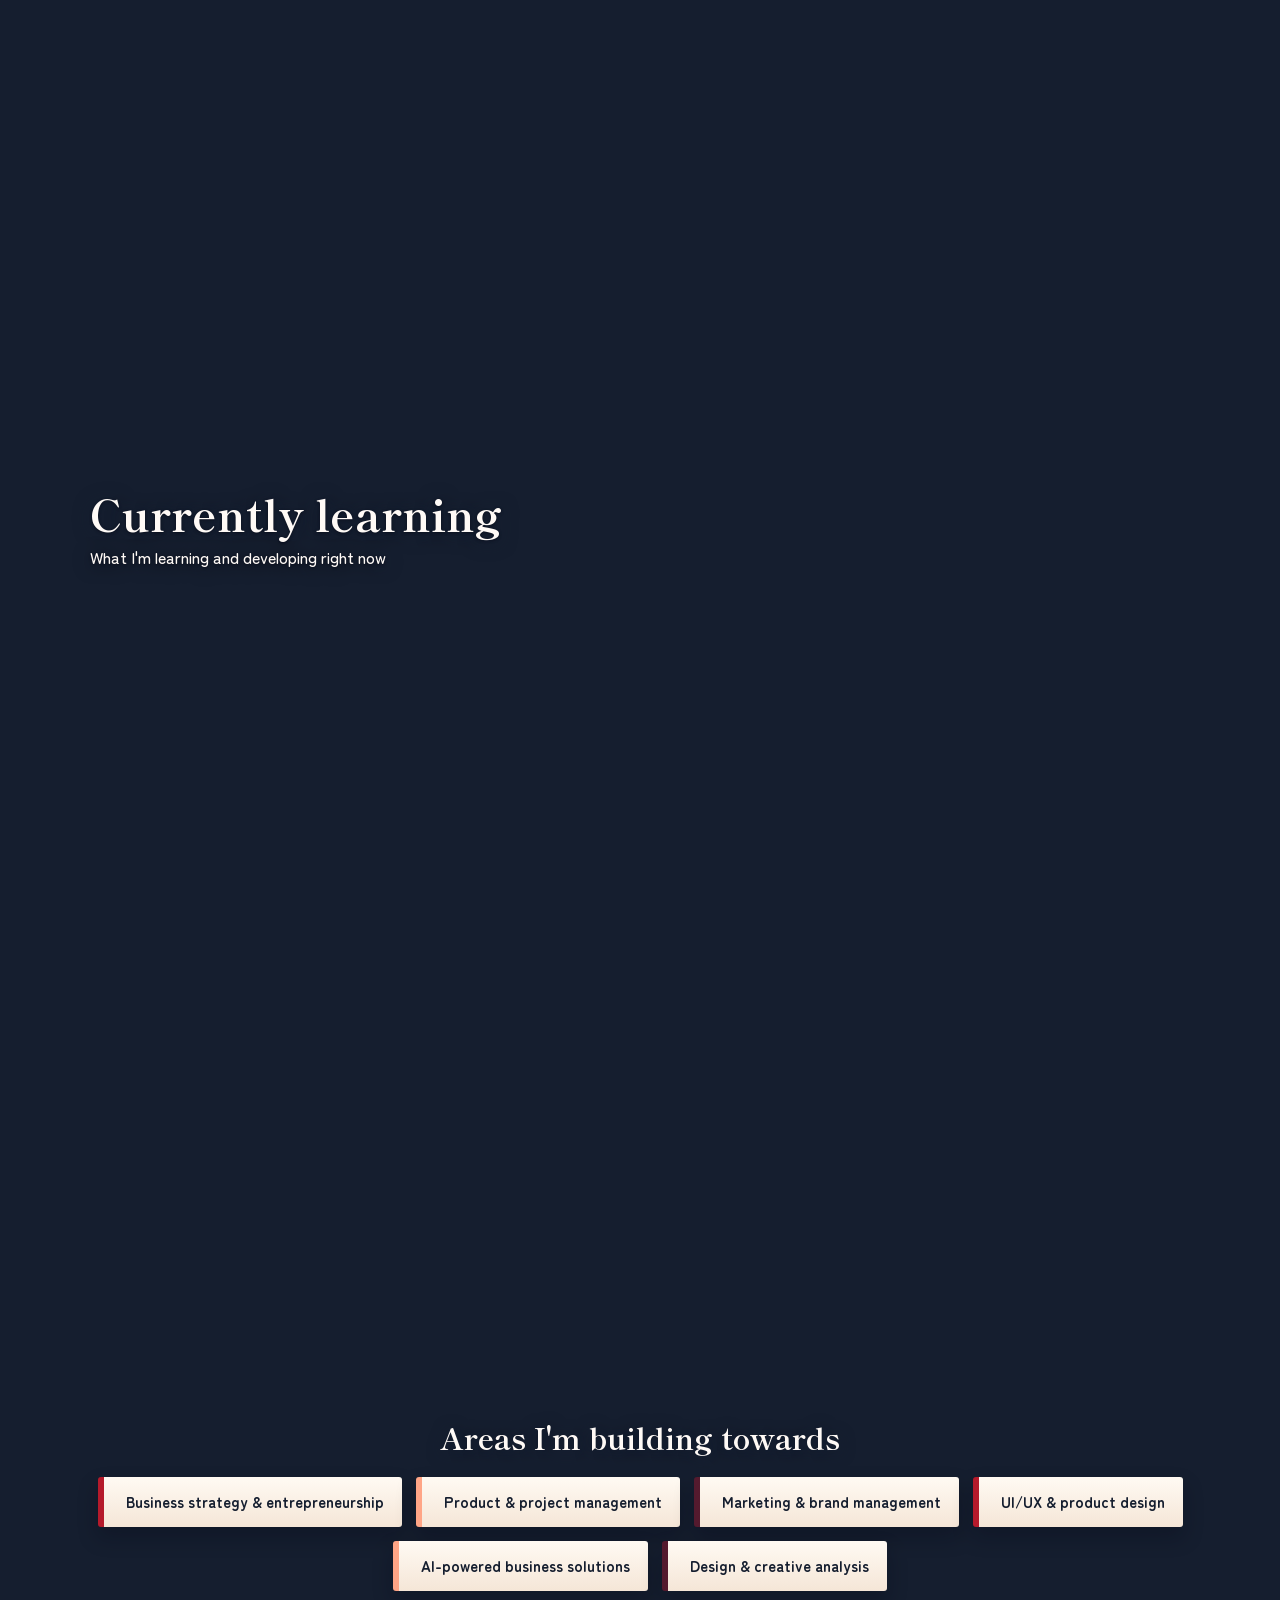
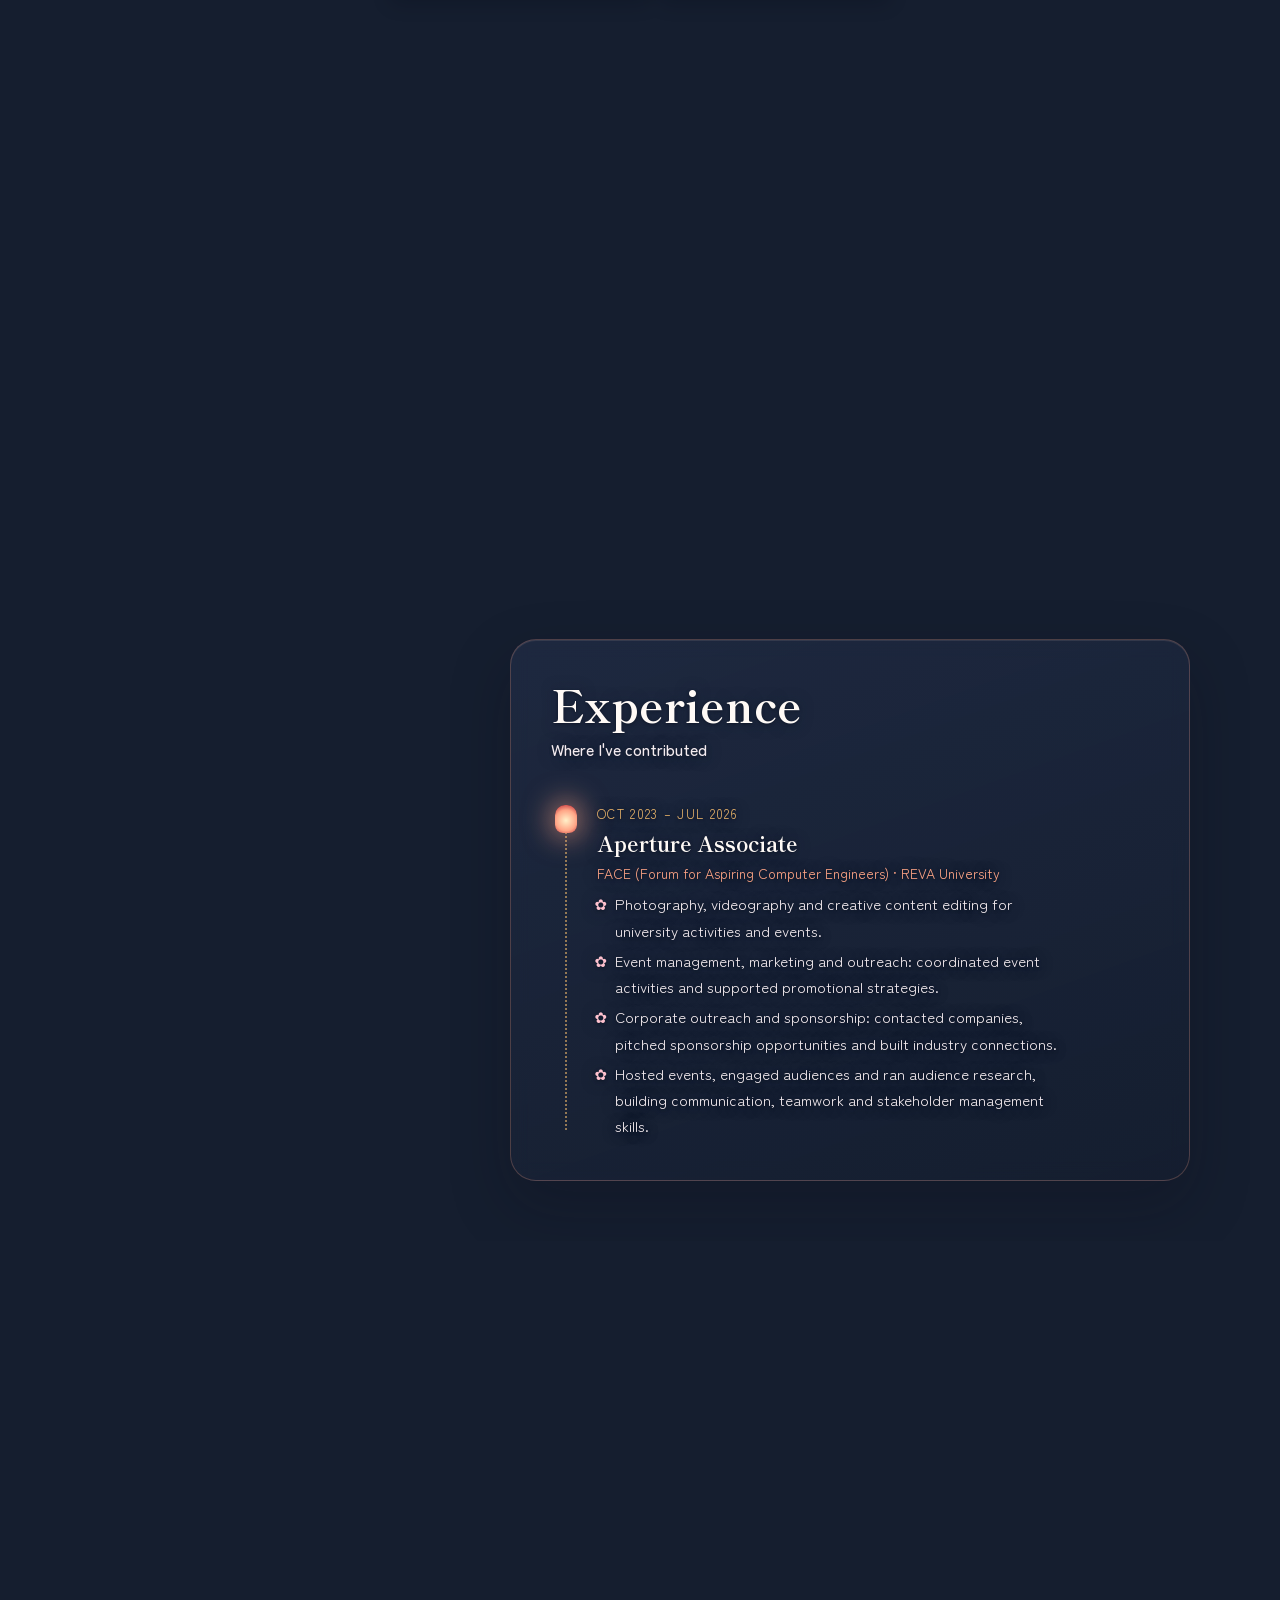
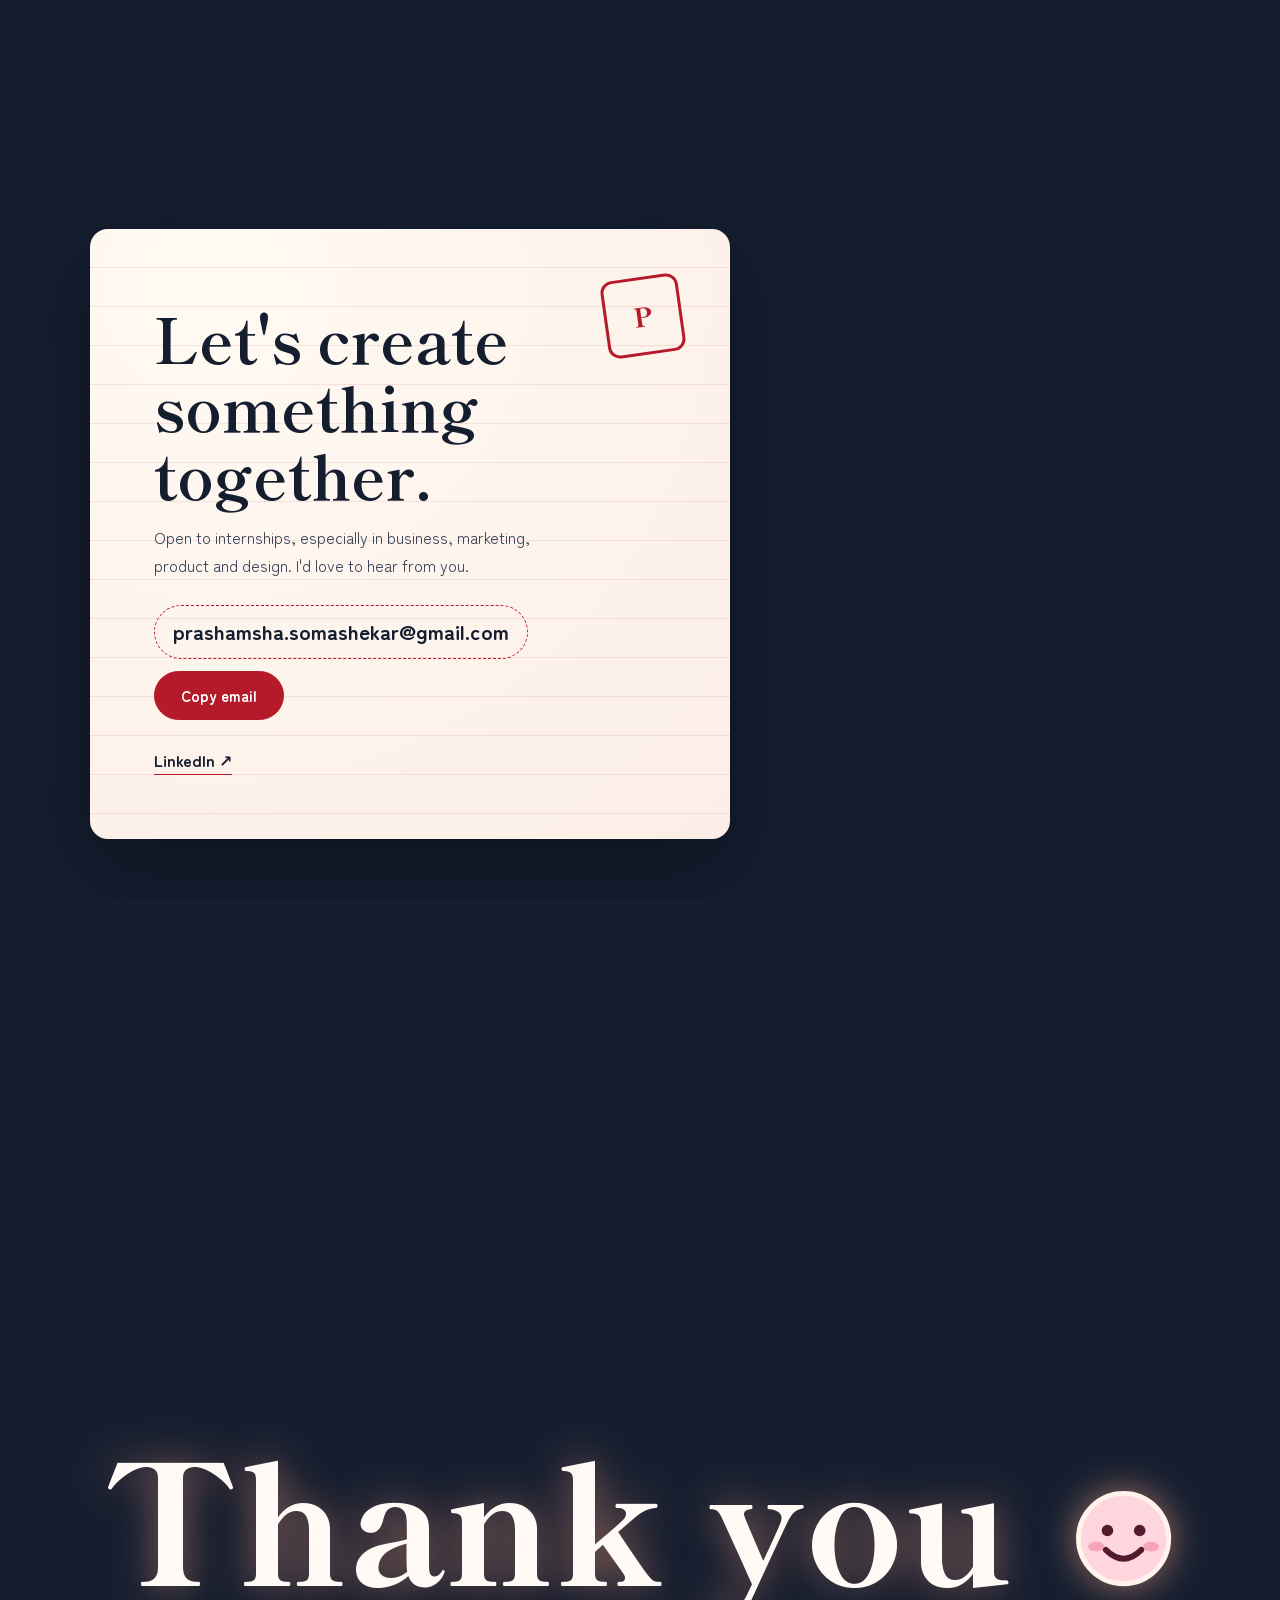
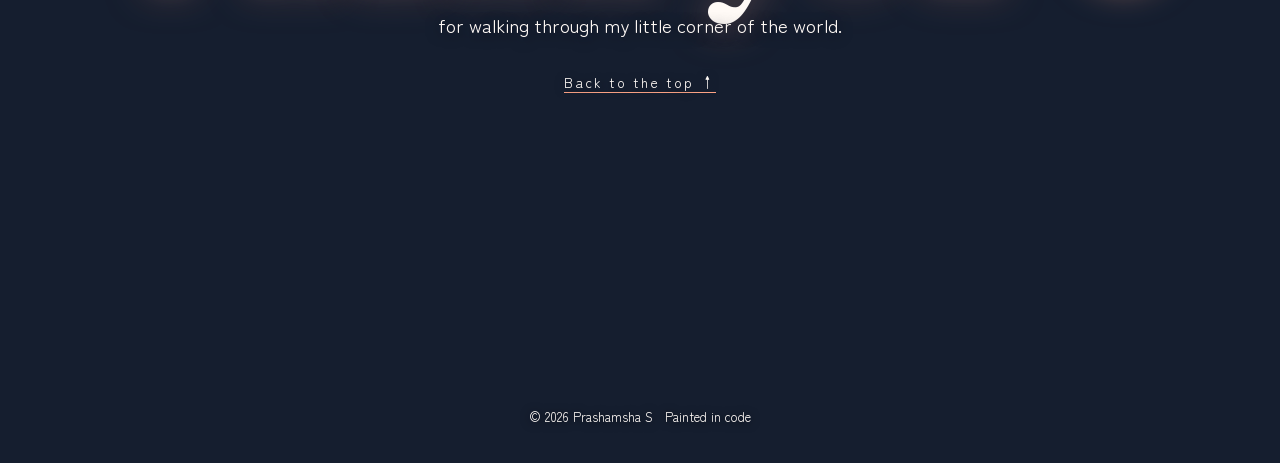
==== commit f0ea1f95: "Slower roll-down for hanging scrolls Co-Authored-By: Claude Opus 5.5 <noreply@anthropic.com>" ====
--- a/index.html
+++ b/index.html
@@ -7,7 +7,7 @@
   <meta name="description" content="Portfolio of Prashamsha S: final-year B.Tech student in AI & Data Science exploring business, design and people. Projects, skills, learning and experience.">
   <link rel="preconnect" href="https://fonts.googleapis.com">
   <link rel="stylesheet" href="https://fonts.googleapis.com/css2?family=Shippori+Mincho:wght@500;700;800&family=Zen+Maru+Gothic:wght@400;500;700&display=swap">
-  <link rel="stylesheet" href="style.css?v=697599f7">
+  <link rel="stylesheet" href="style.css?v=5a920bdd">
 </head>
 <body>
 <canvas id="world" aria-hidden="true"></canvas>
@@ -274,6 +274,6 @@
   </section>
 </main>
 
-<script src="script.js?v=697599f7"></script>
+<script src="script.js?v=5a920bdd"></script>
 </body>
 </html>
--- a/style.css
+++ b/style.css
@@ -121,7 +121,7 @@
 .kj .kind { font-size: 12px; letter-spacing: .14em; text-transform: uppercase; color: var(--crimson); font-variant-numeric: tabular-nums; }
 .kj h3 { font: 800 22px/1.25 var(--display); margin: 0; padding-right: 40px; }
 .kj .toggle { font-size: 13px; color: var(--slate); font-weight: 700; }
-.kj-body { display: grid; grid-template-rows: 0fr; transition: grid-template-rows .7s cubic-bezier(.3, .7, .2, 1); }
+.kj-body { display: grid; grid-template-rows: 0fr; transition: grid-template-rows 1.5s cubic-bezier(.45, .05, .25, 1); }
 .kj.open .kj-body { grid-template-rows: 1fr; }
 .kj-body > div { overflow: hidden; }
 .kj-body .in { padding: 0 20px 22px; }
@@ -191,7 +191,7 @@
 .scrolls .kj:nth-child(even):hover, .learn .kj:nth-child(even):hover { animation-name: sway2; }
 /* Load animation: scrolls drop from their hooks and unroll, one after another */
 .js .hang-wait .kj { opacity: 0; }
-.hang-in .kj:not(.landed) { animation: hangIn 1.15s cubic-bezier(.22, .8, .3, 1) both; animation-delay: calc(var(--i, 0) * .15s); }
+.hang-in .kj:not(.landed) { animation: hangIn 2.2s cubic-bezier(.3, .6, .3, 1) both; animation-delay: calc(var(--i, 0) * .28s); }
 @keyframes hangIn {
   0% { opacity: 0; transform: translateY(-46px) rotate(-3deg); clip-path: inset(-60px -40px 100% -40px); }
   30% { opacity: 1; }
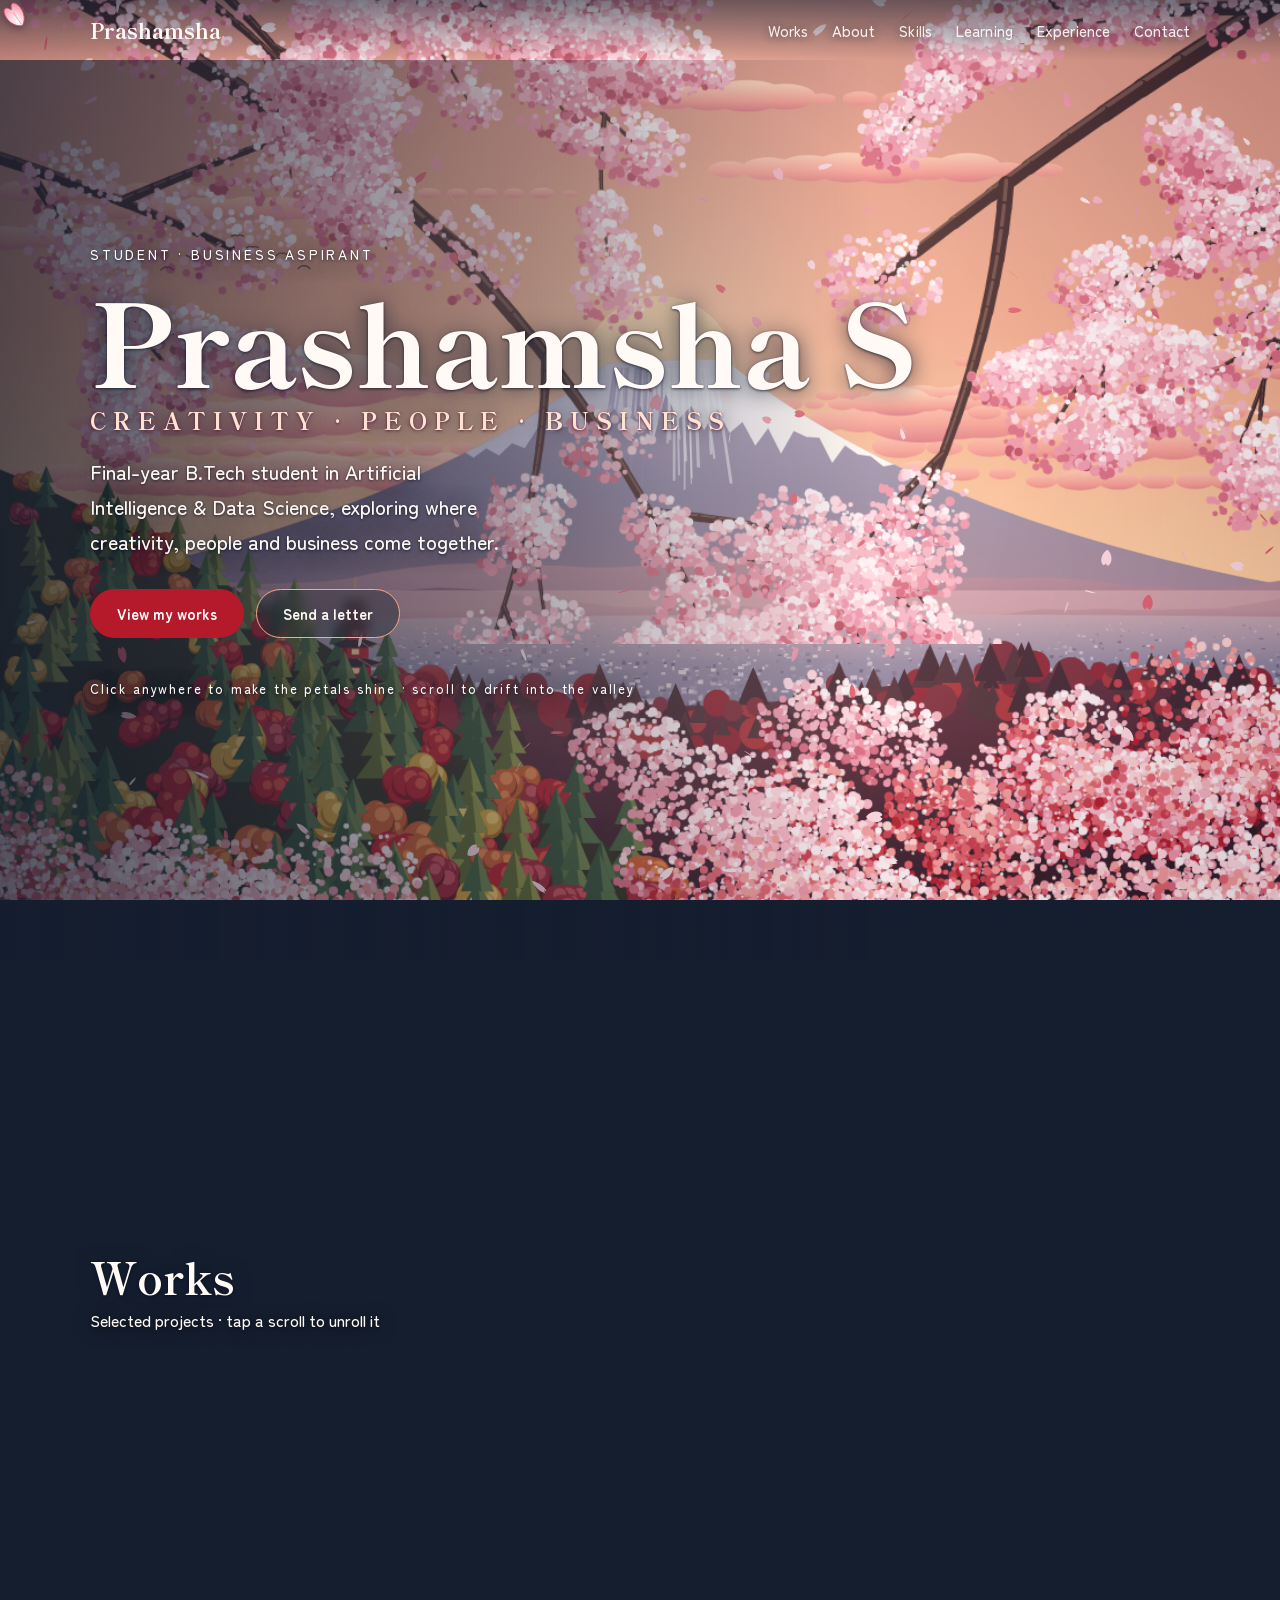
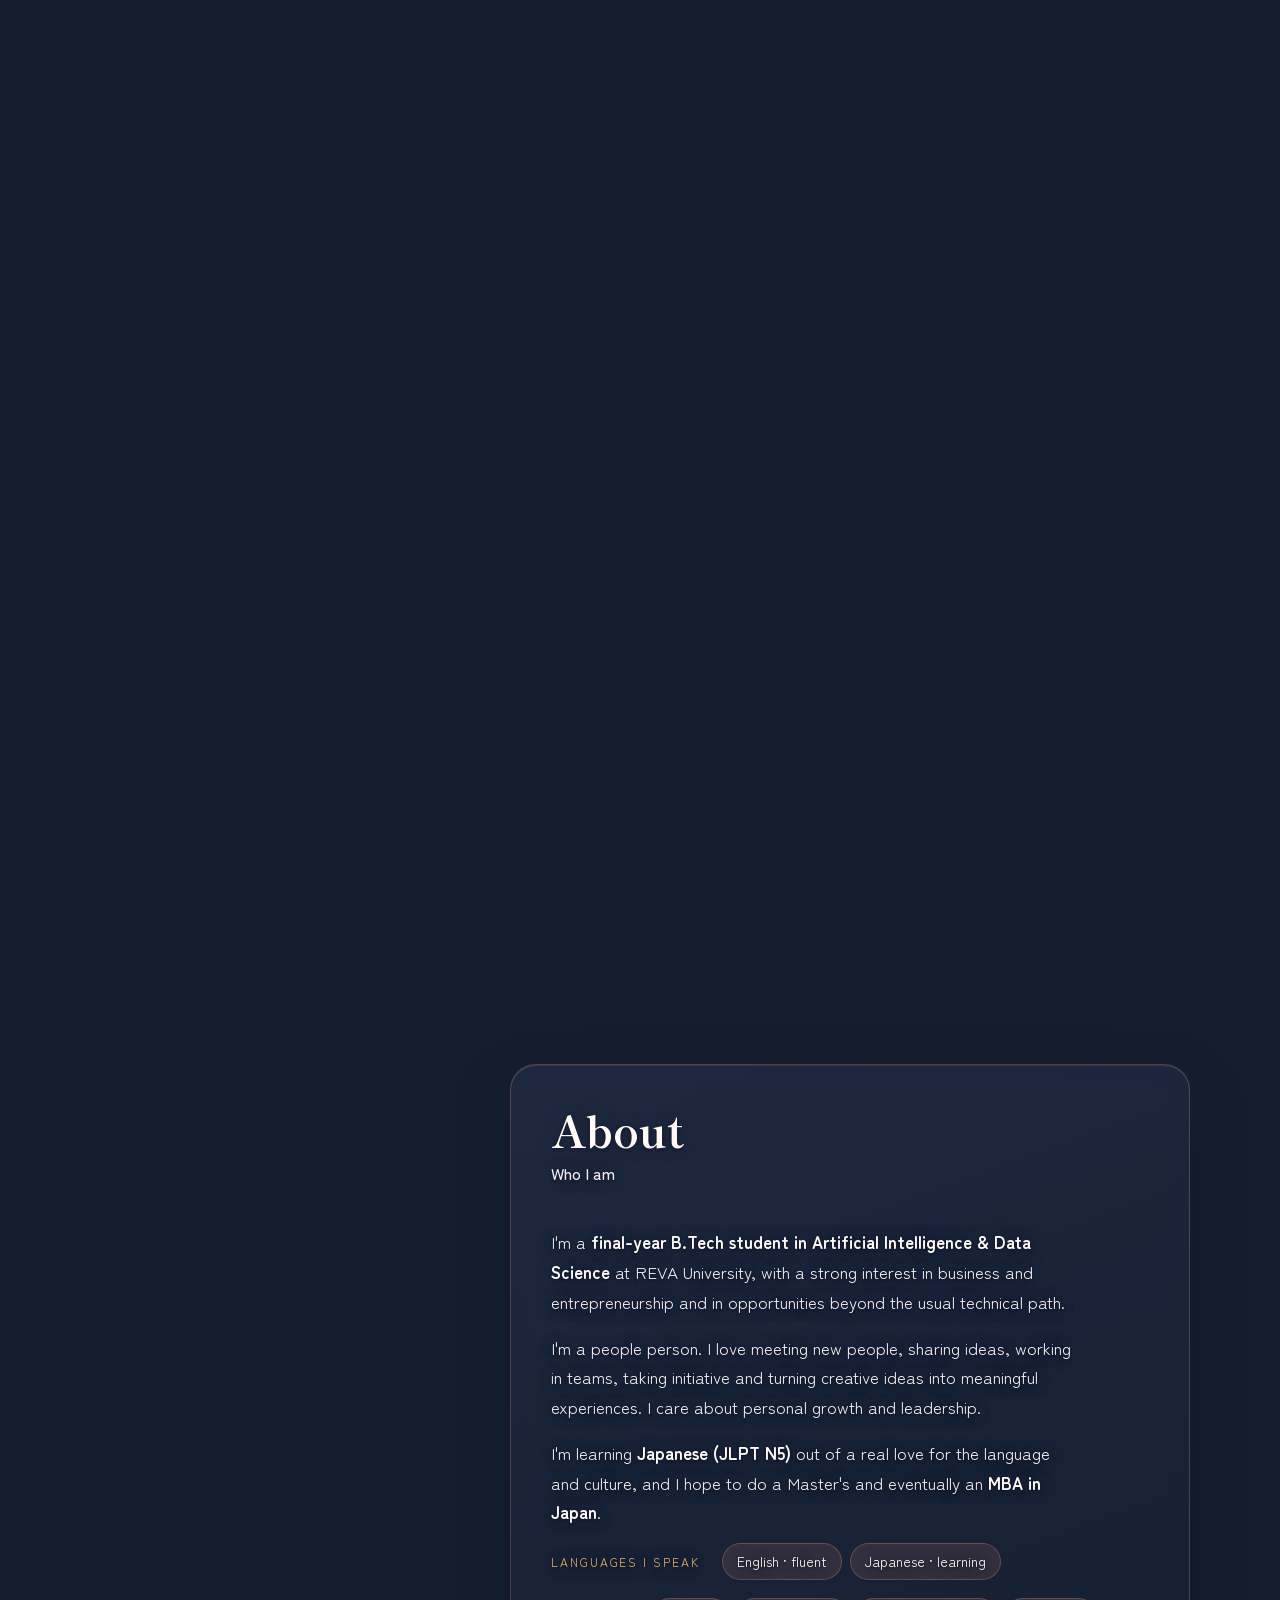
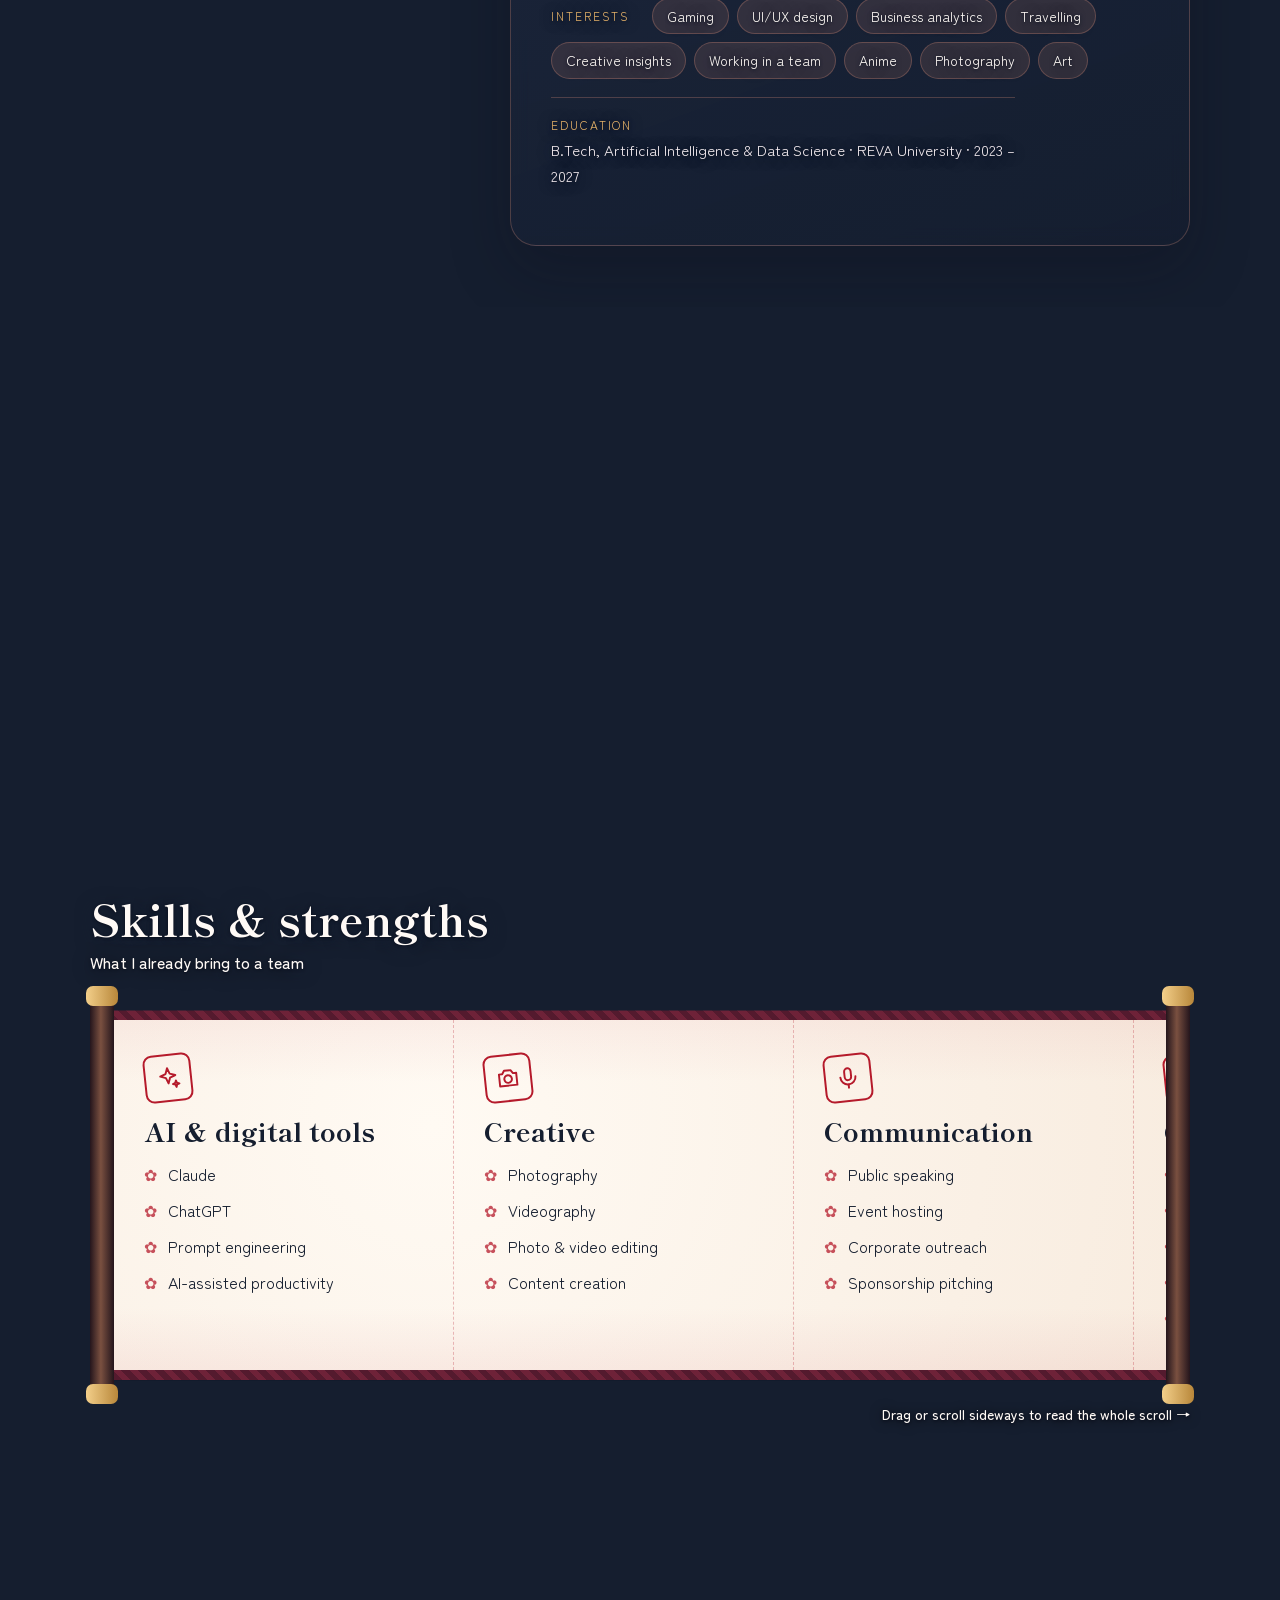
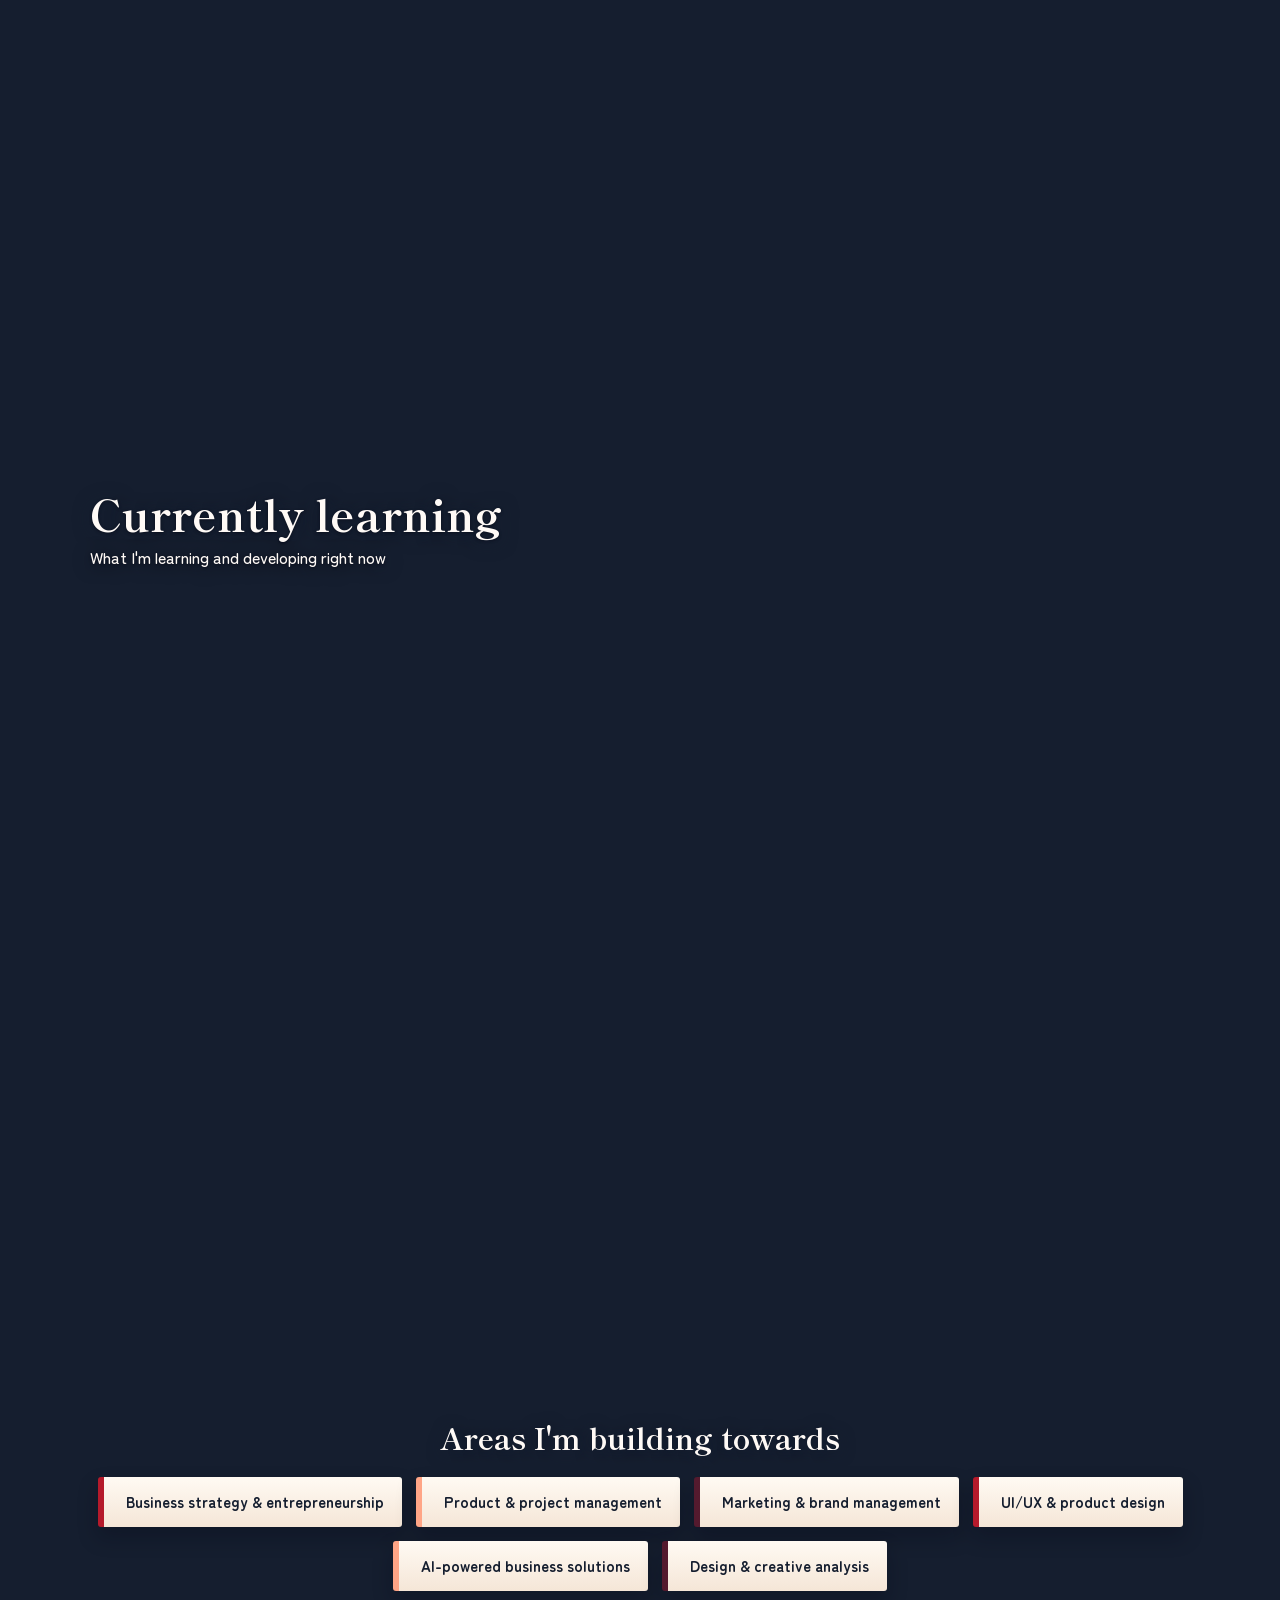
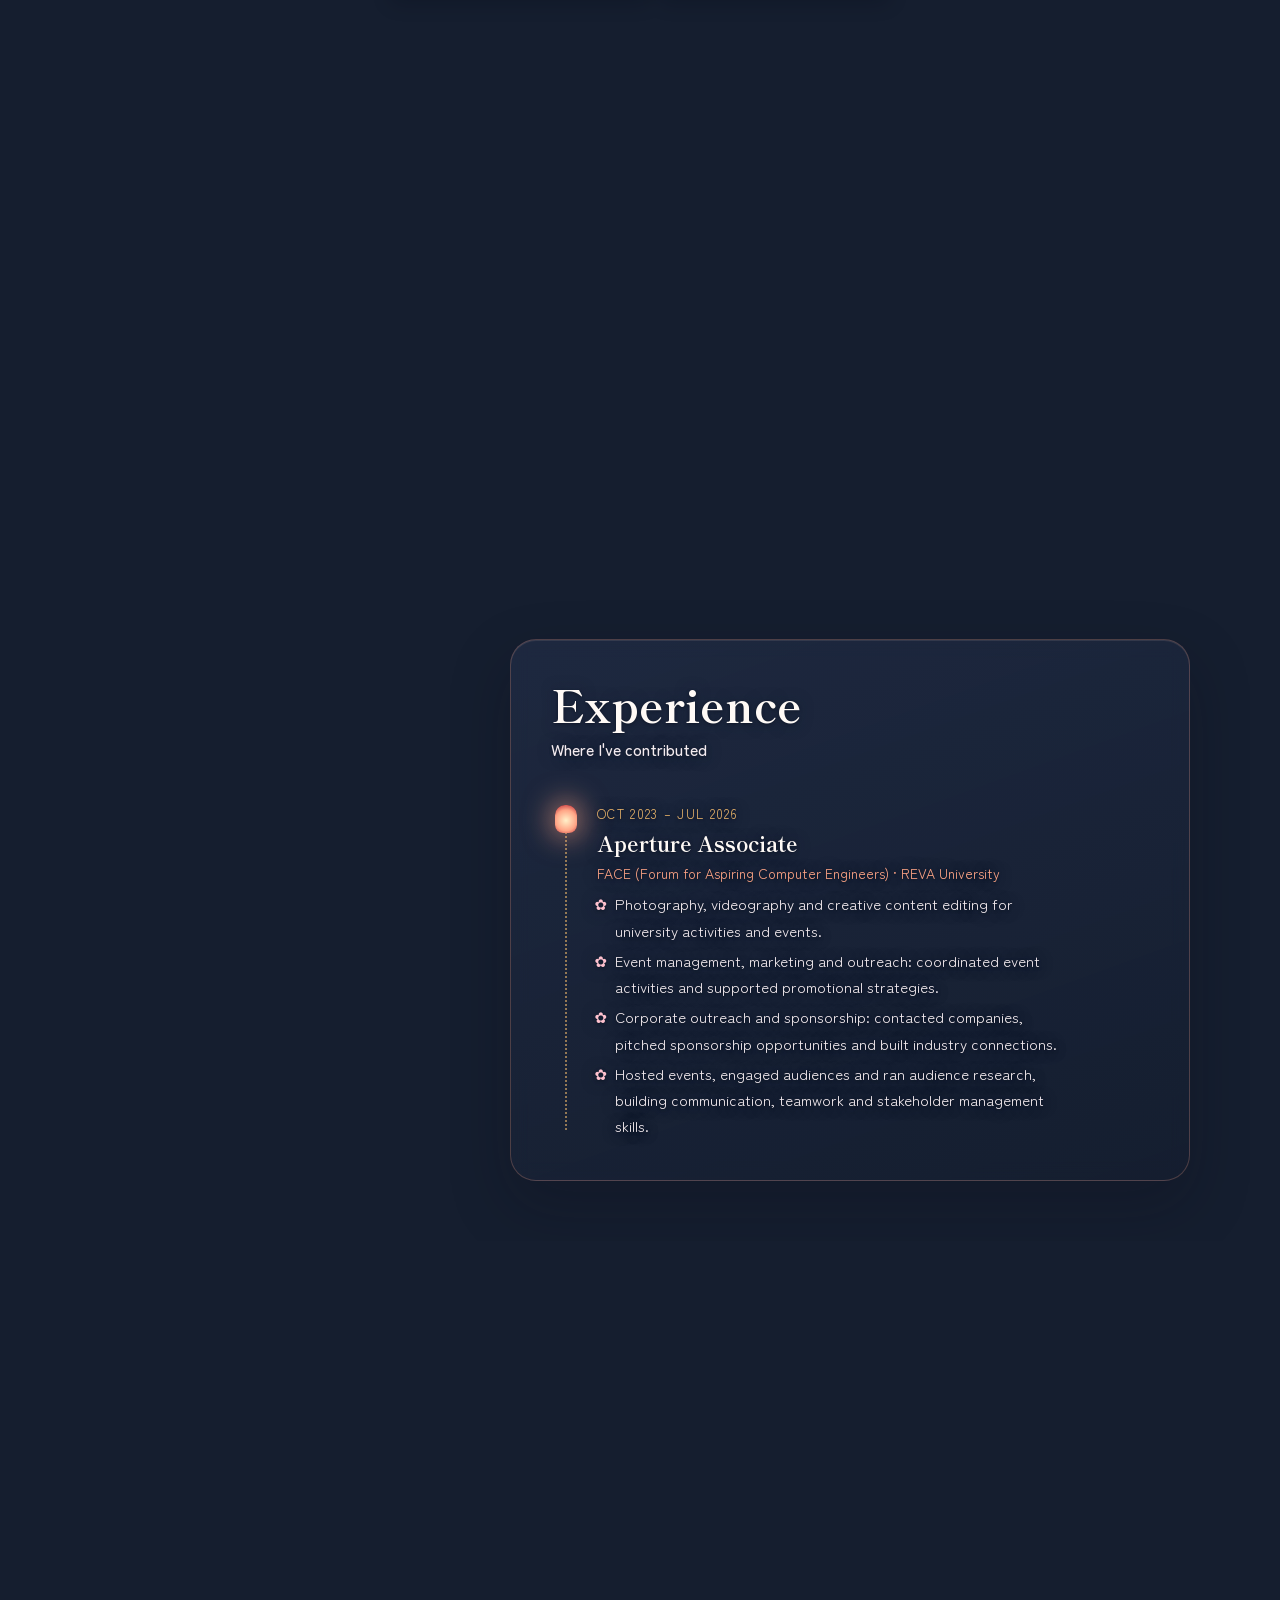
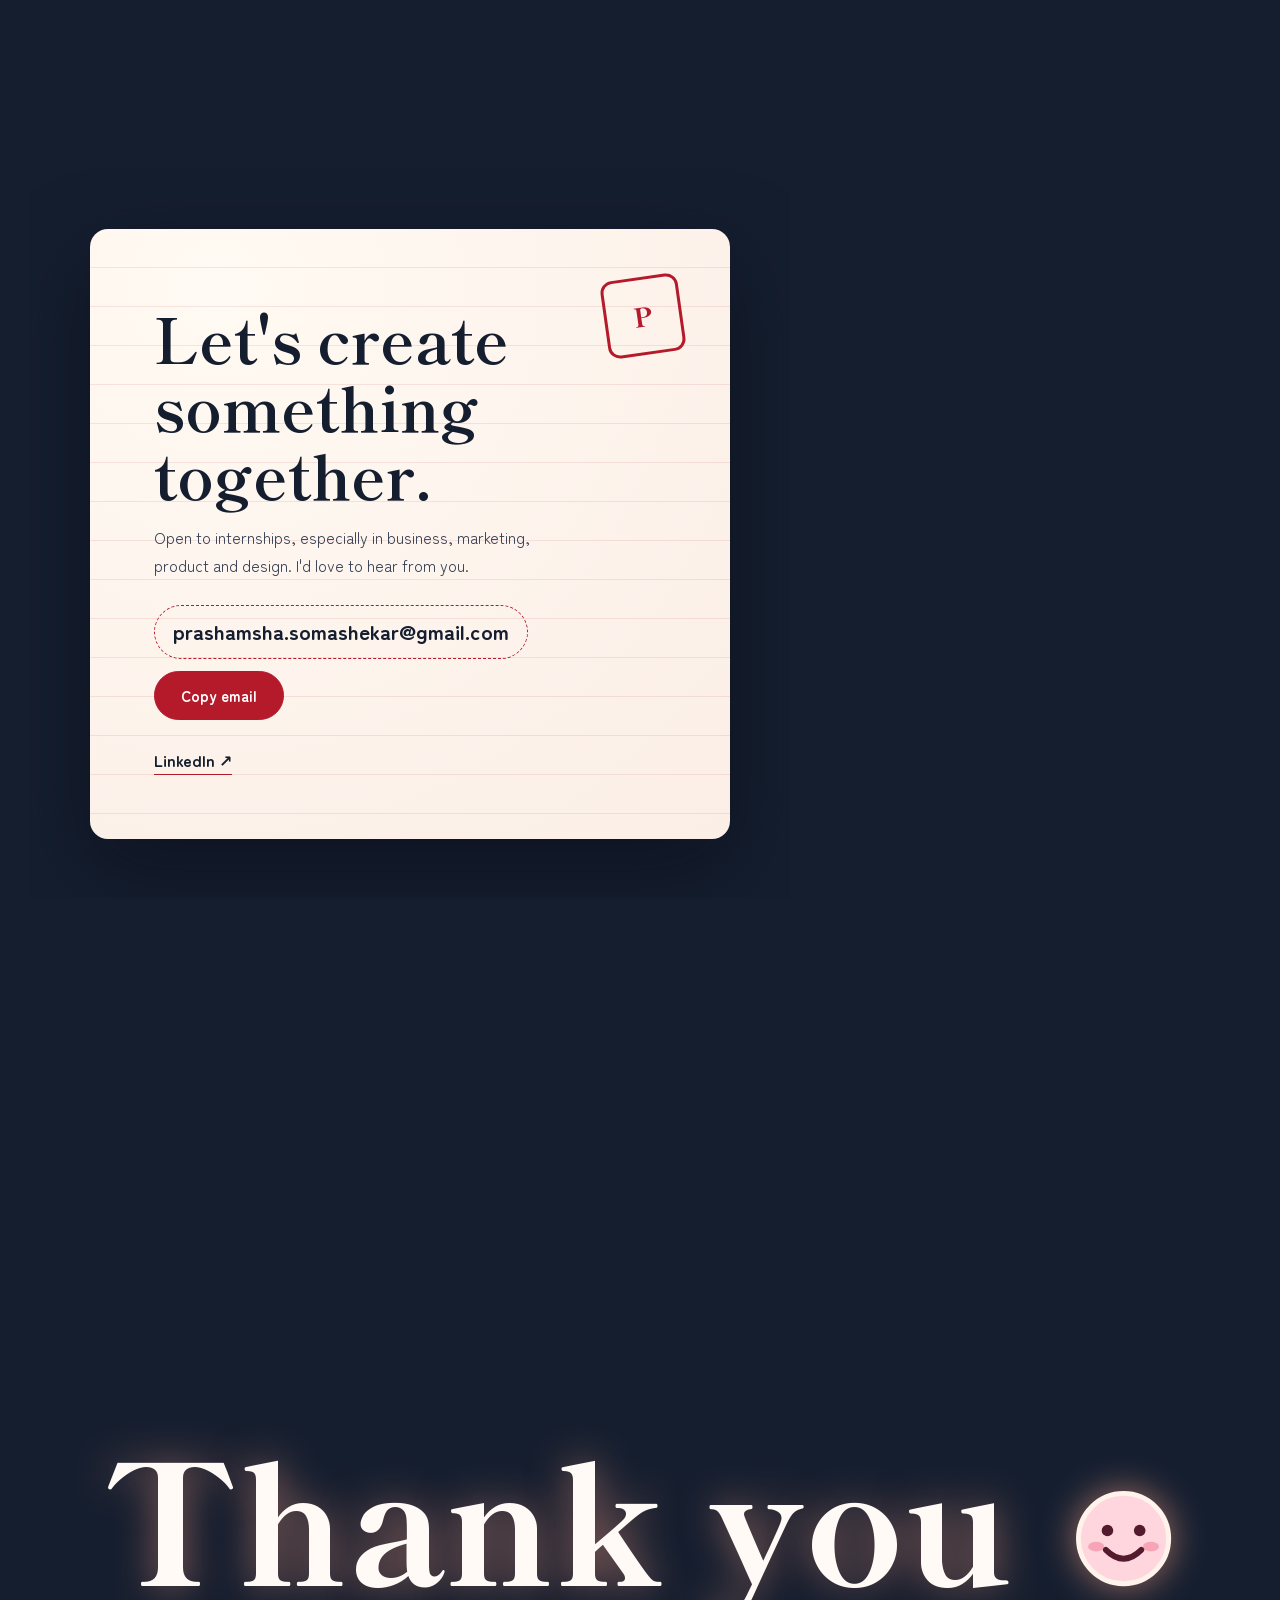
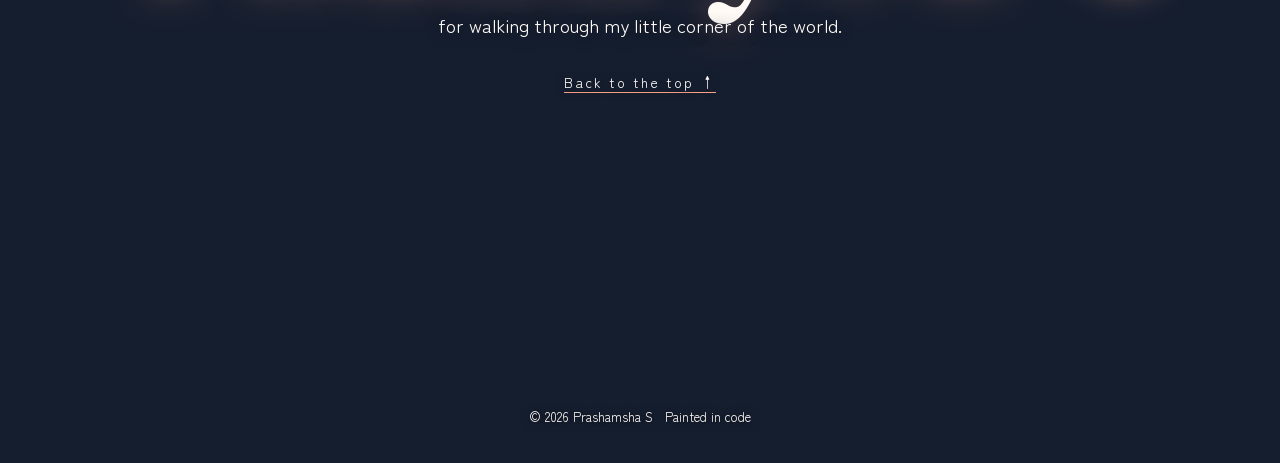
==== commit 83709dcb: "Slow top-down unroll for Currently learning scrolls Co-Authored-By: Claude Opus 5.5 <noreply@anthrop" ====
--- a/index.html
+++ b/index.html
@@ -7,7 +7,7 @@
   <meta name="description" content="Portfolio of Prashamsha S: final-year B.Tech student in AI & Data Science exploring business, design and people. Projects, skills, learning and experience.">
   <link rel="preconnect" href="https://fonts.googleapis.com">
   <link rel="stylesheet" href="https://fonts.googleapis.com/css2?family=Shippori+Mincho:wght@500;700;800&family=Zen+Maru+Gothic:wght@400;500;700&display=swap">
-  <link rel="stylesheet" href="style.css?v=5a920bdd">
+  <link rel="stylesheet" href="style.css?v=3c435073">
 </head>
 <body>
 <canvas id="world" aria-hidden="true"></canvas>
@@ -274,6 +274,6 @@
   </section>
 </main>
 
-<script src="script.js?v=5a920bdd"></script>
+<script src="script.js?v=3c435073"></script>
 </body>
 </html>
--- a/style.css
+++ b/style.css
@@ -192,6 +192,13 @@
 /* Load animation: scrolls drop from their hooks and unroll, one after another */
 .js .hang-wait .kj { opacity: 0; }
 .hang-in .kj:not(.landed) { animation: hangIn 2.2s cubic-bezier(.3, .6, .3, 1) both; animation-delay: calc(var(--i, 0) * .28s); }
+.learn.hang-in .kj:not(.landed) { animation: hangRoll 3.4s both; animation-delay: calc(var(--i, 0) * .35s); }
+@keyframes hangRoll {
+  0% { opacity: 0; transform: translateY(-40px); clip-path: inset(-60px -40px calc(100% - 22px) -40px); animation-timing-function: cubic-bezier(.2, .8, .3, 1); }
+  18% { opacity: 1; transform: translateY(0); clip-path: inset(-60px -40px calc(100% - 22px) -40px); animation-timing-function: cubic-bezier(.45, .05, .35, 1); }
+  85% { transform: rotate(.6deg); clip-path: inset(-60px -40px -90px -40px); }
+  93% { transform: rotate(-.3deg); }
+  100% { opacity: 1; transform: none; clip-path: inset(-60px -40px -90px -40px); } }
 @keyframes hangIn {
   0% { opacity: 0; transform: translateY(-46px) rotate(-3deg); clip-path: inset(-60px -40px 100% -40px); }
   30% { opacity: 1; }
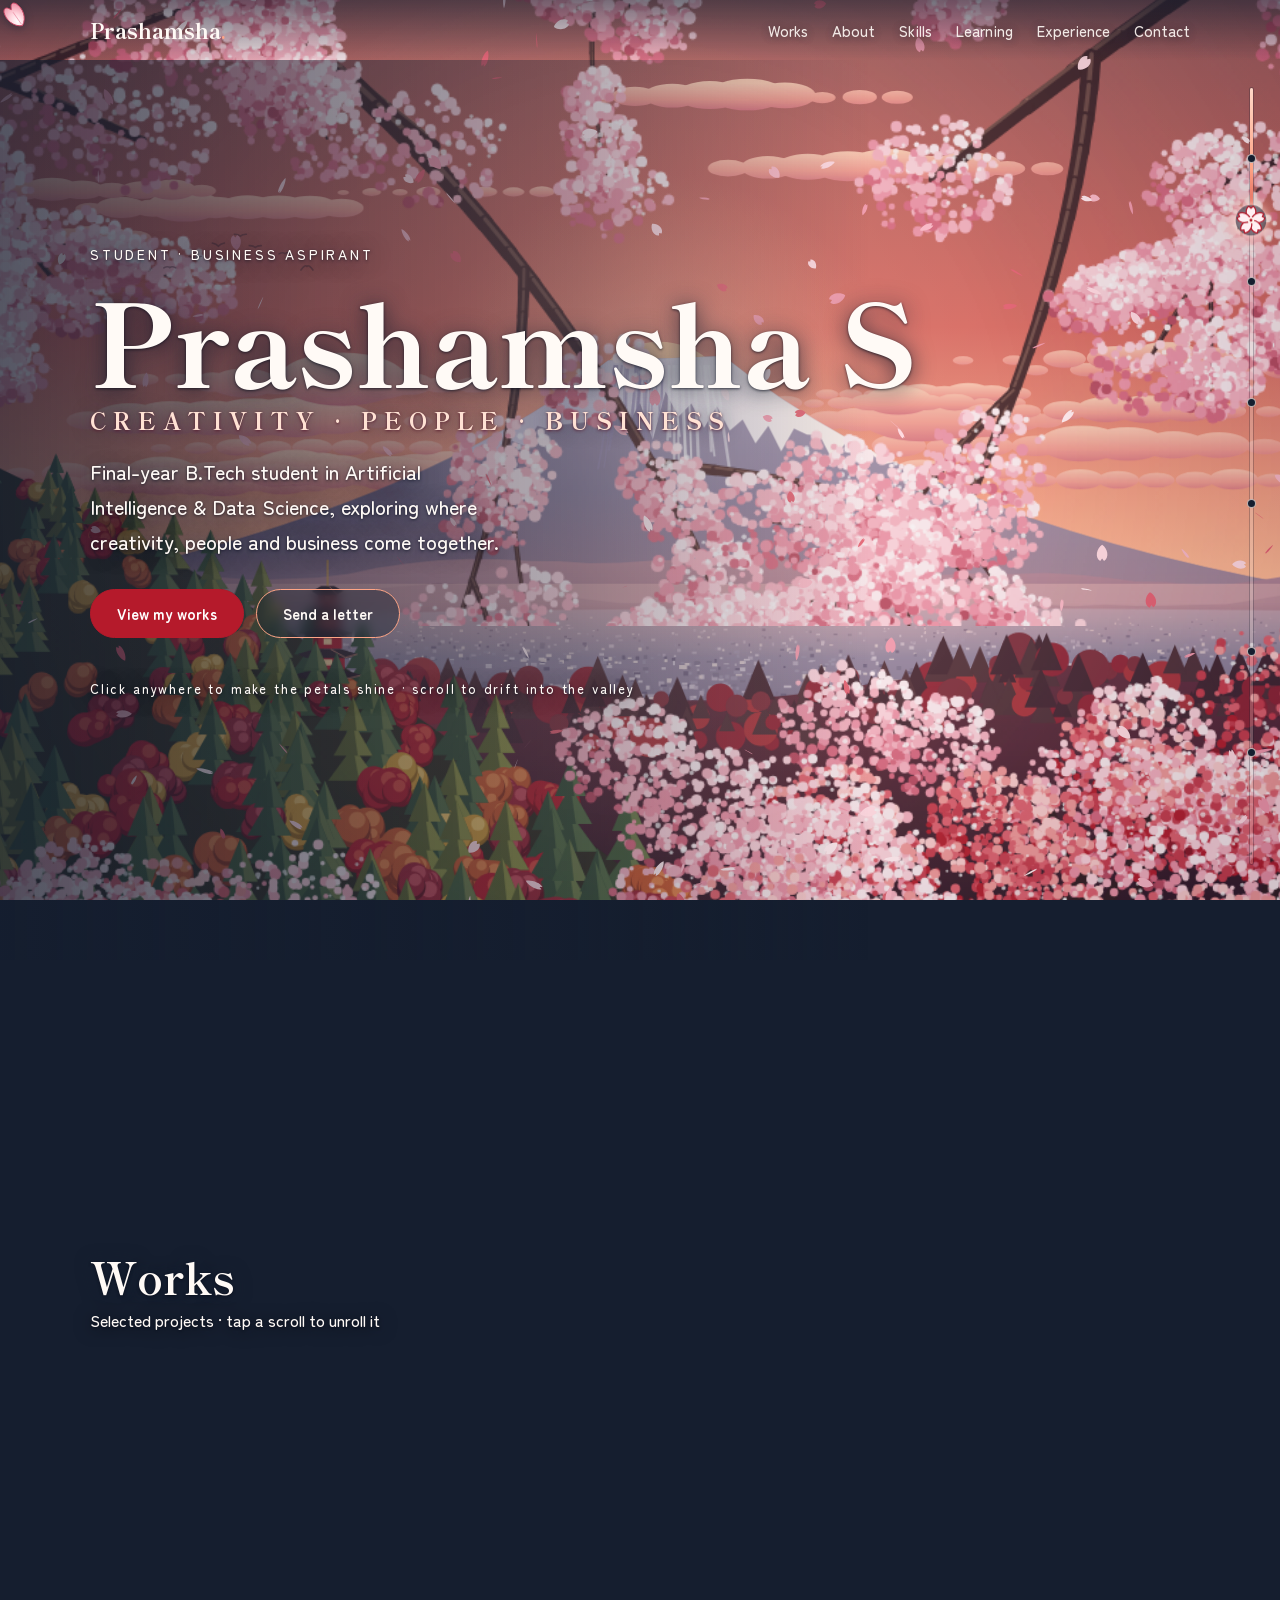
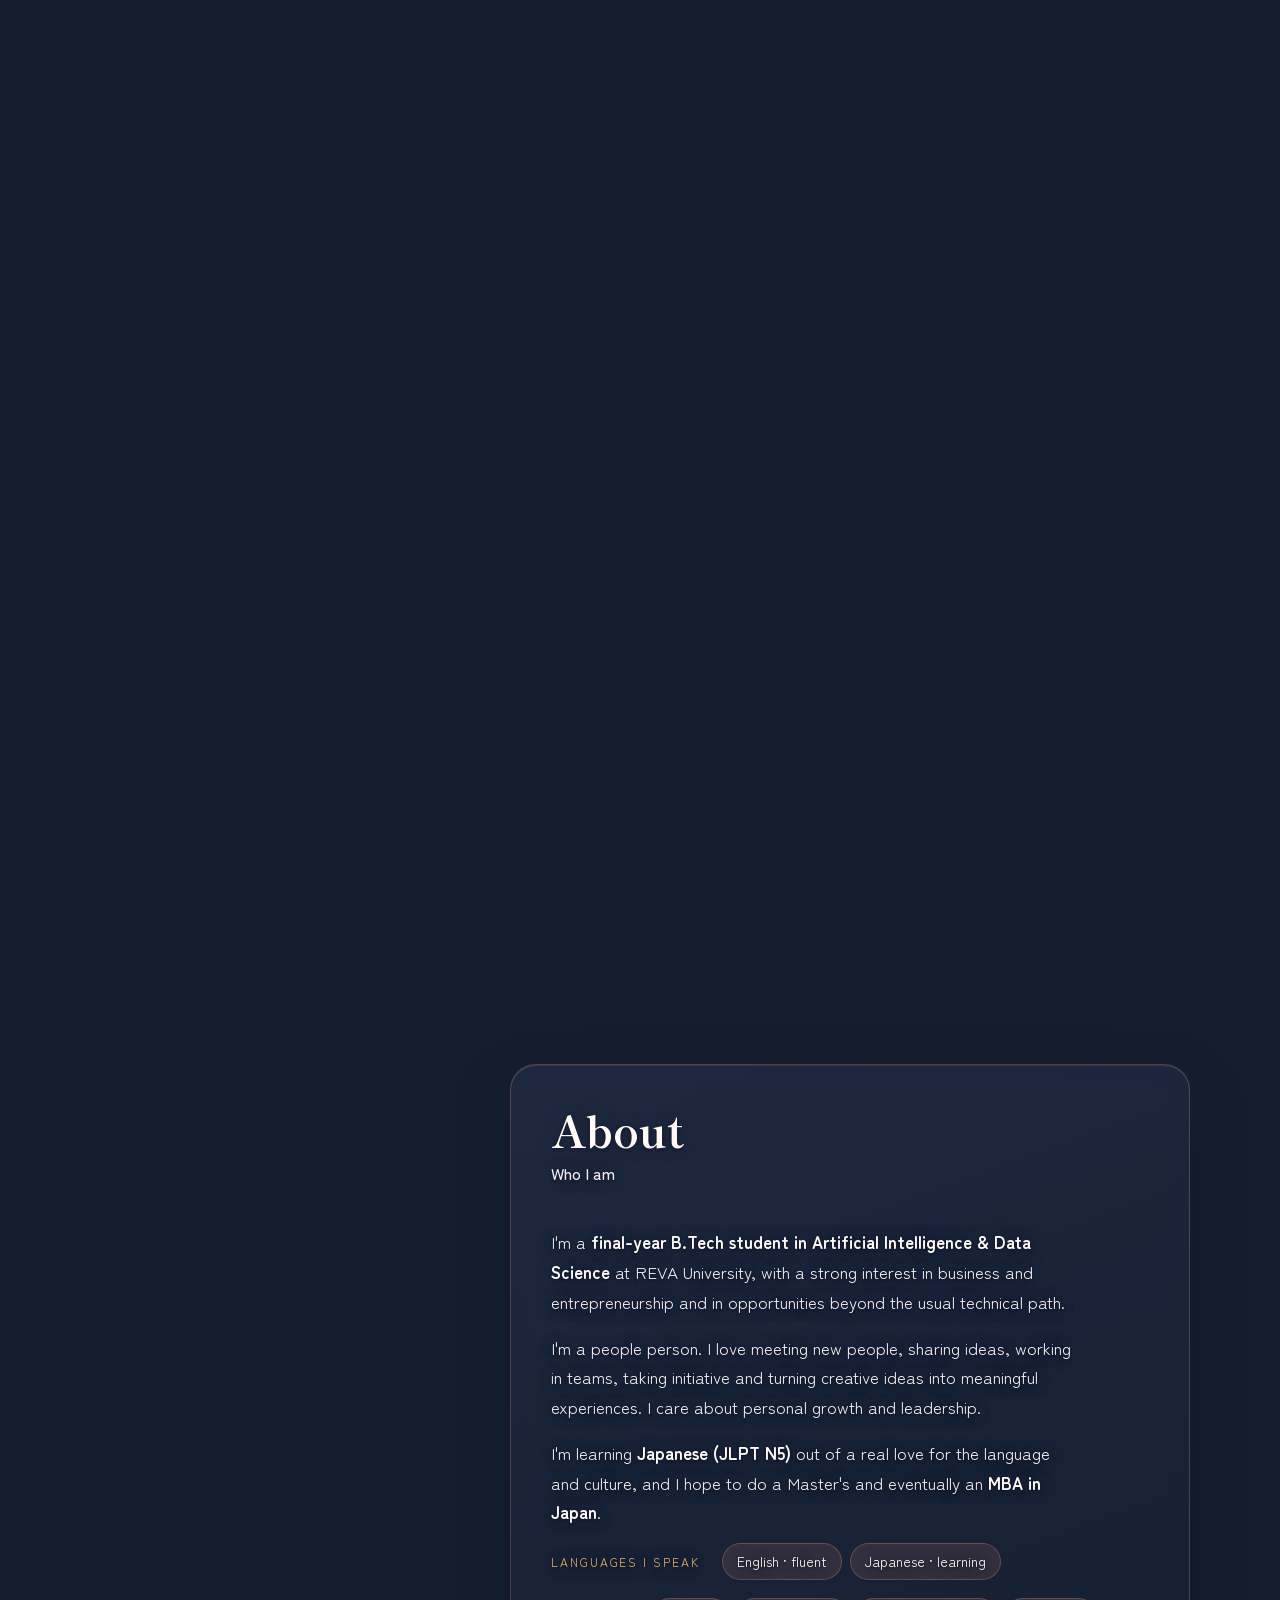
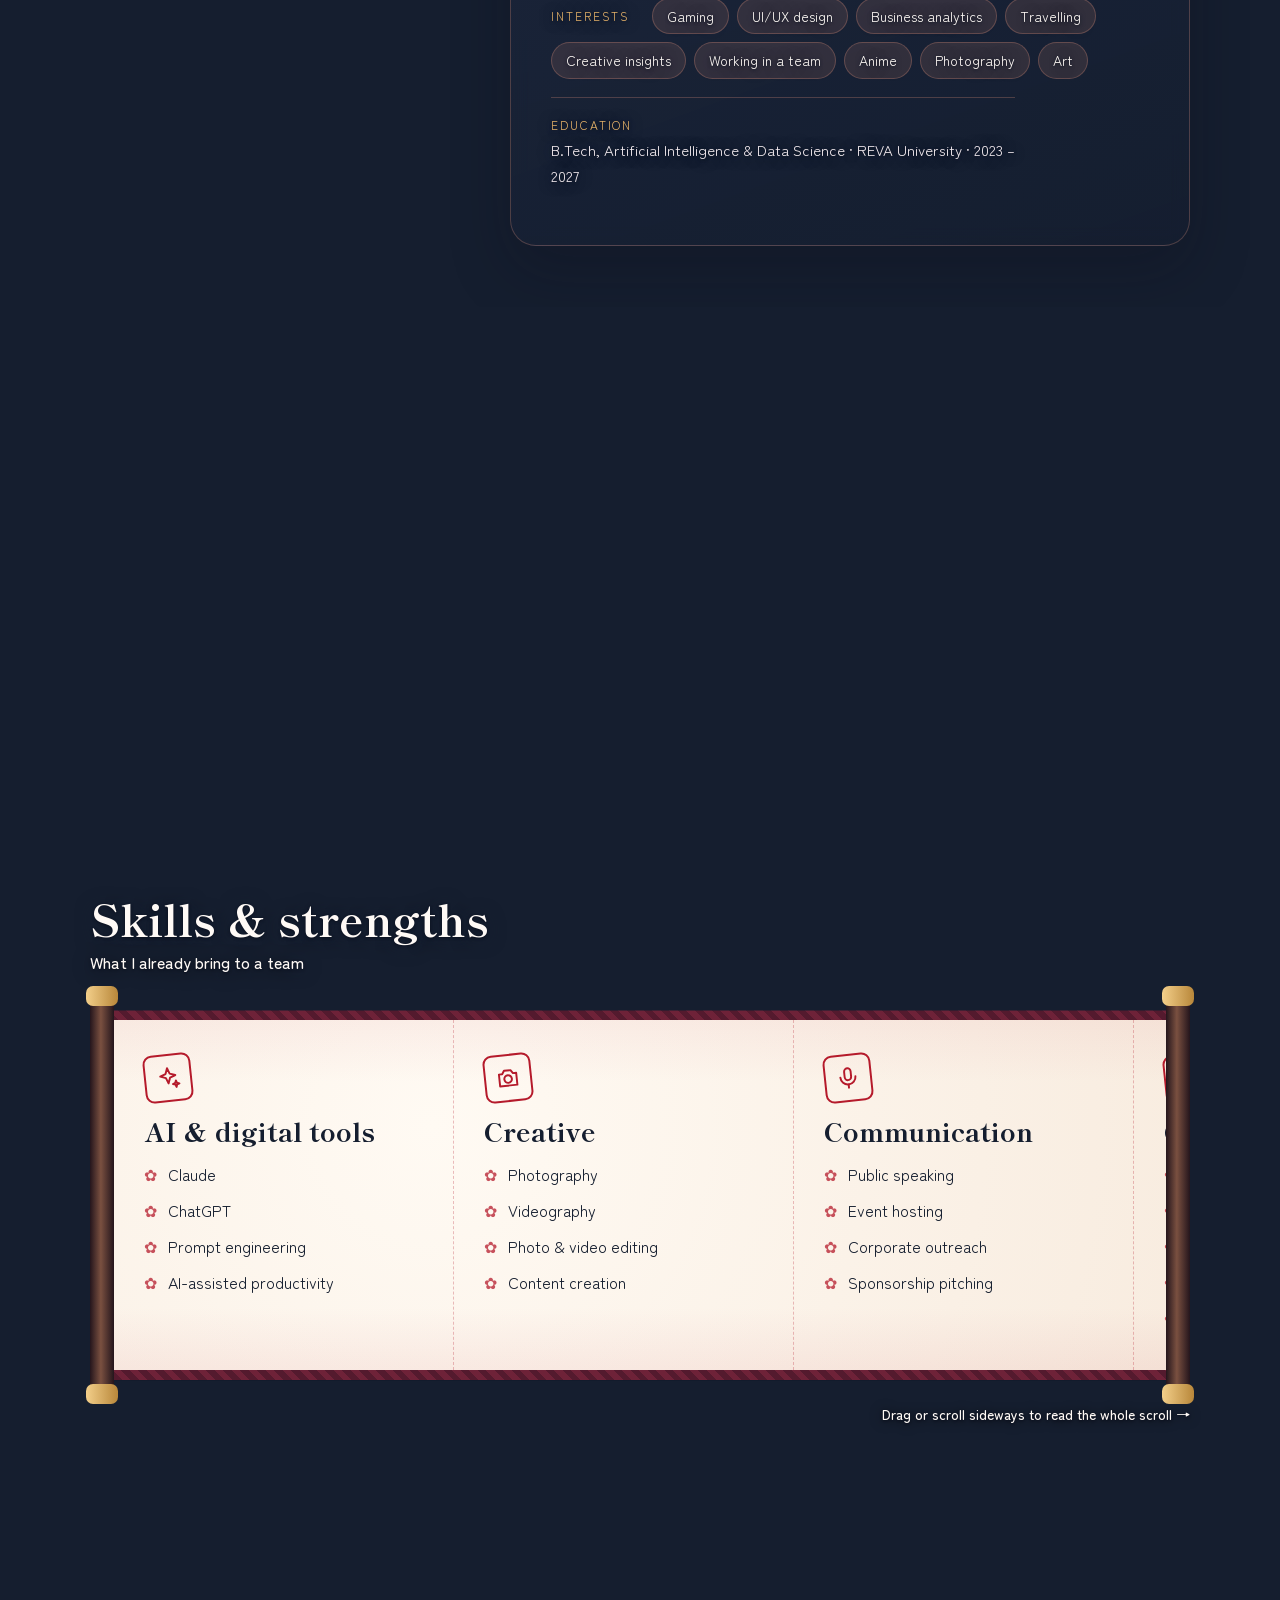
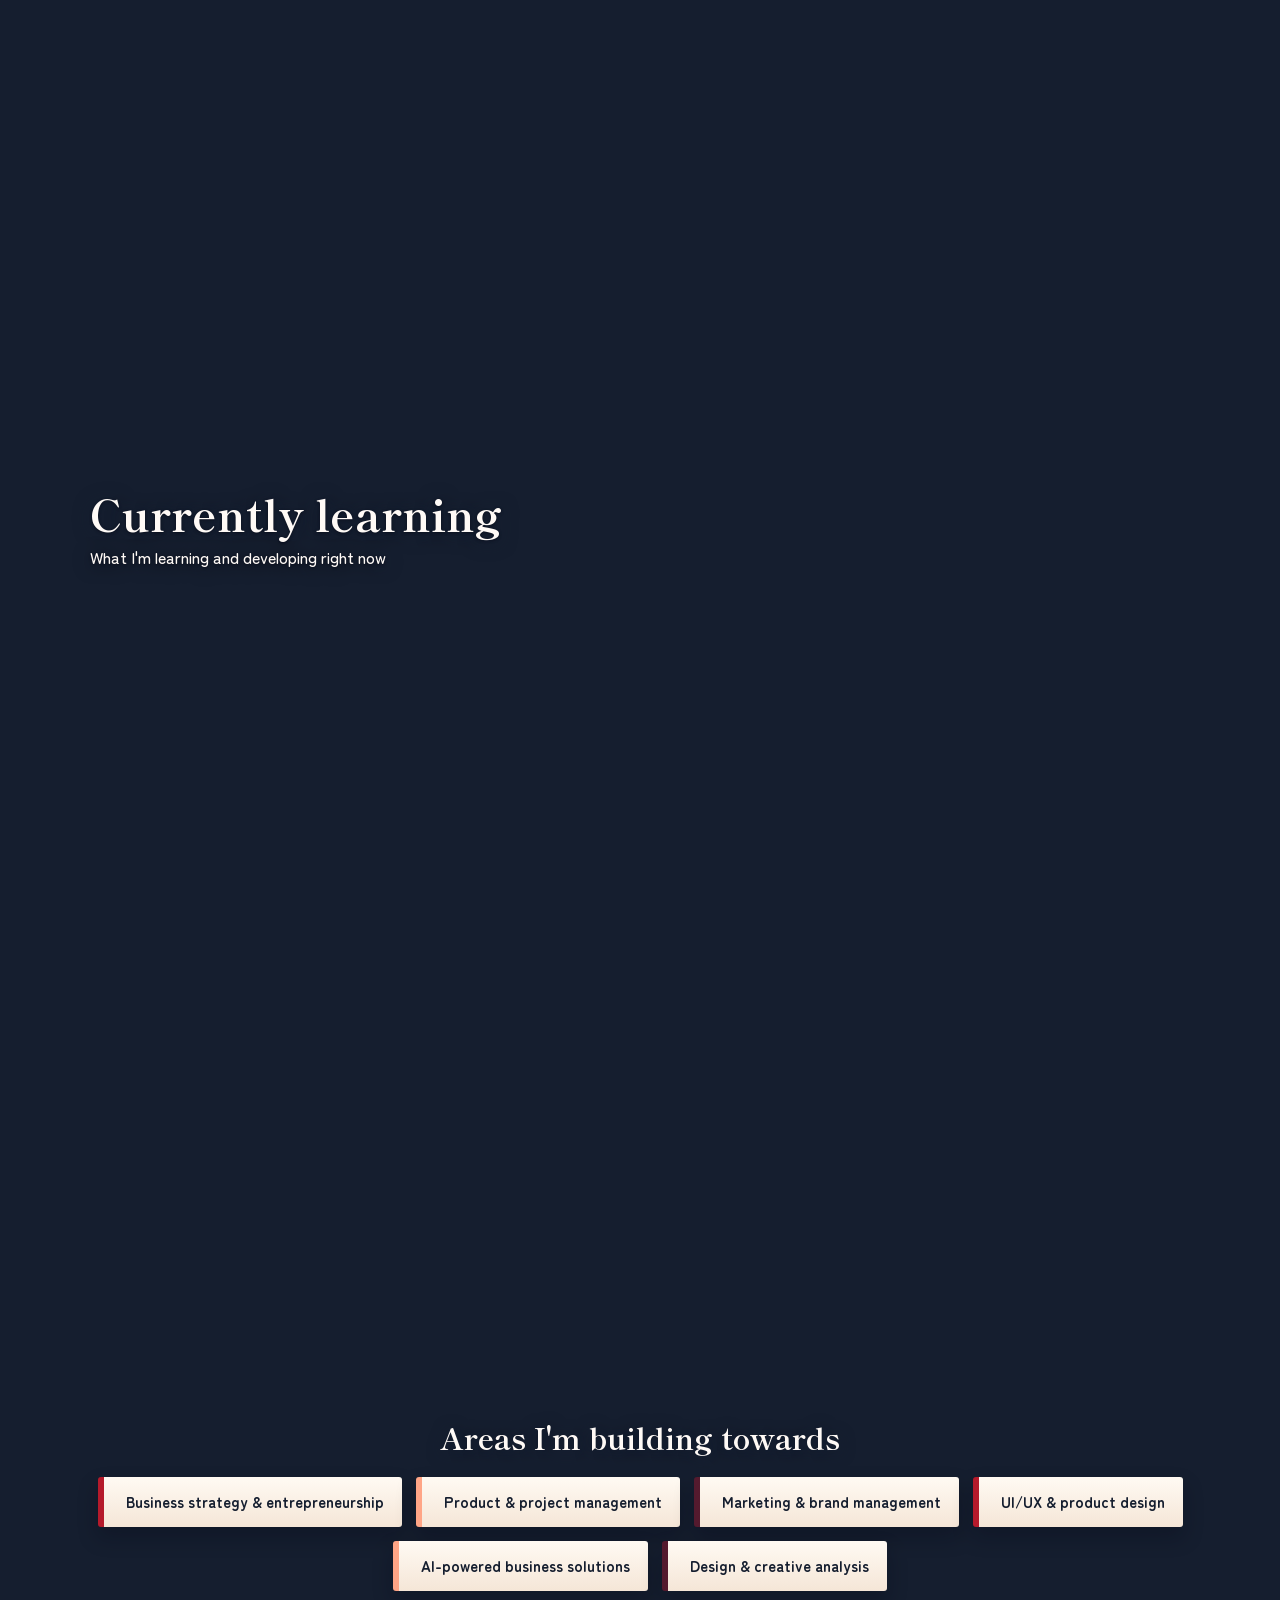
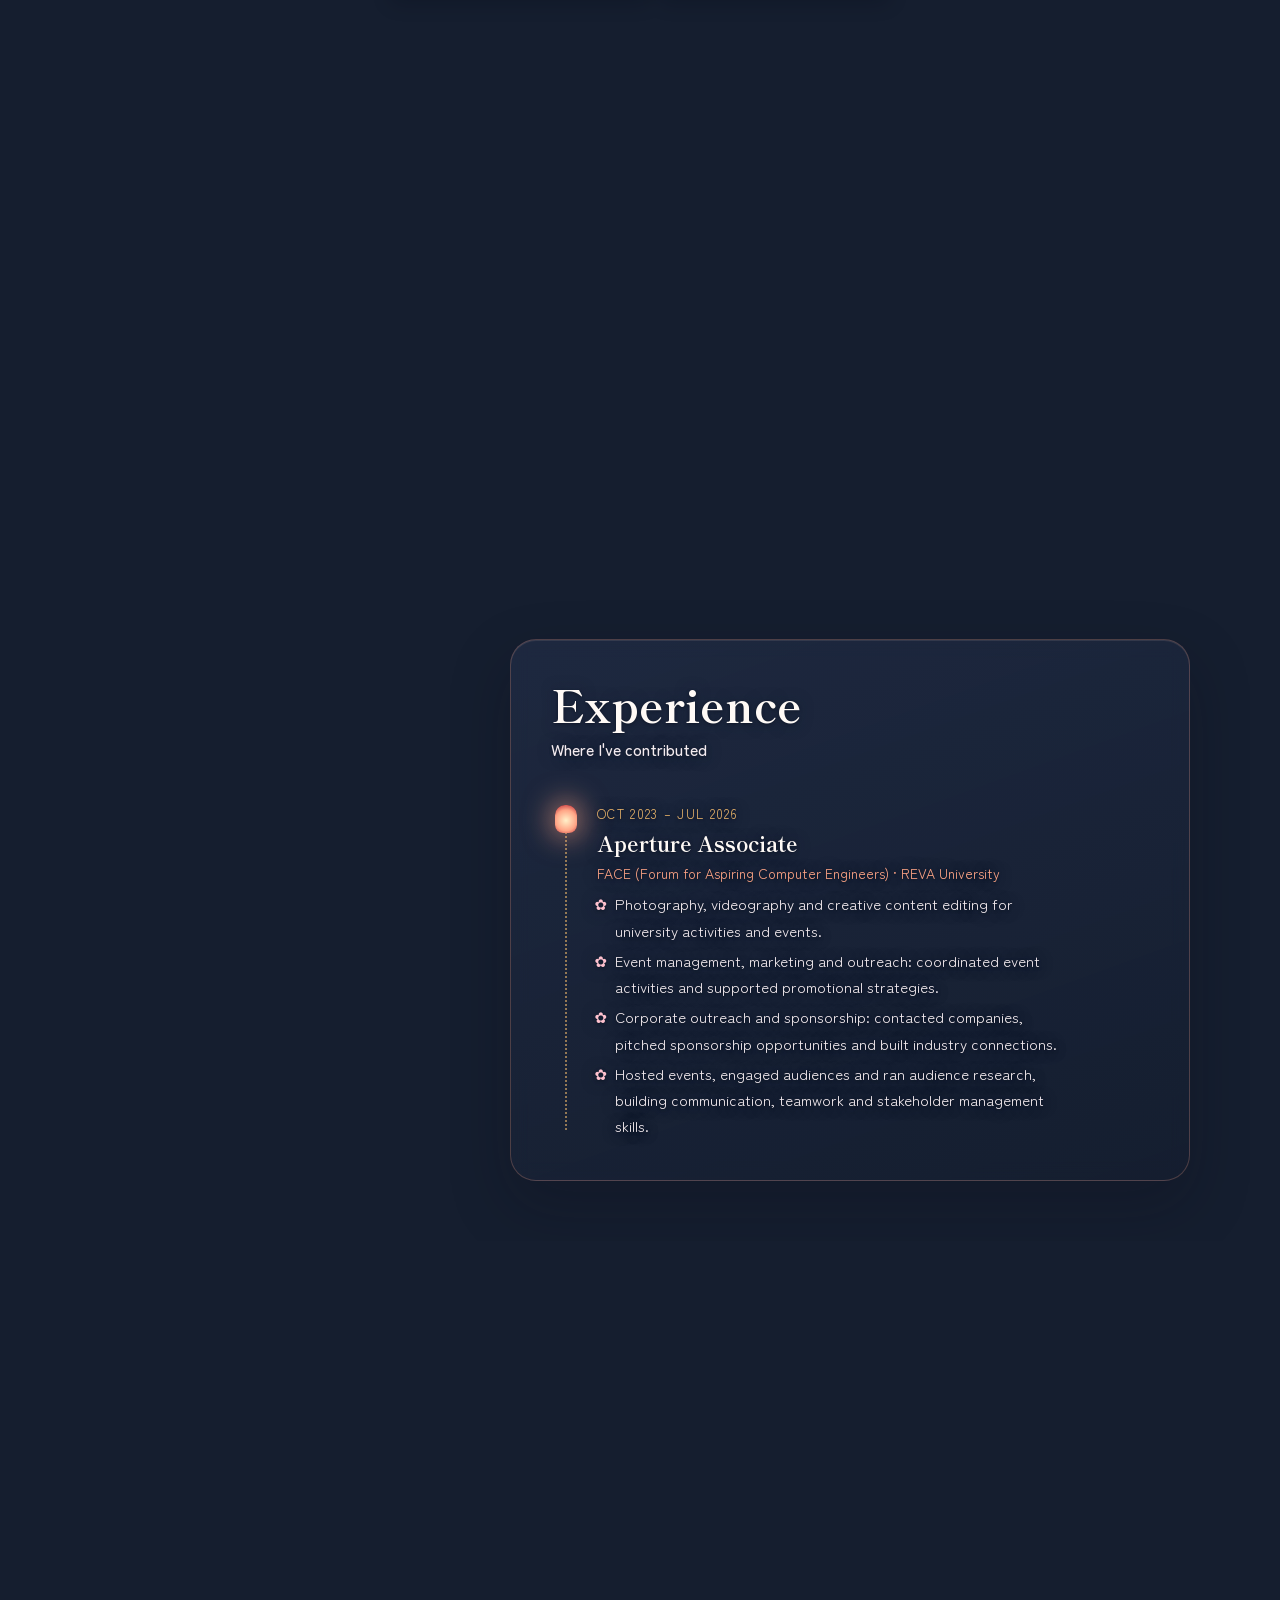
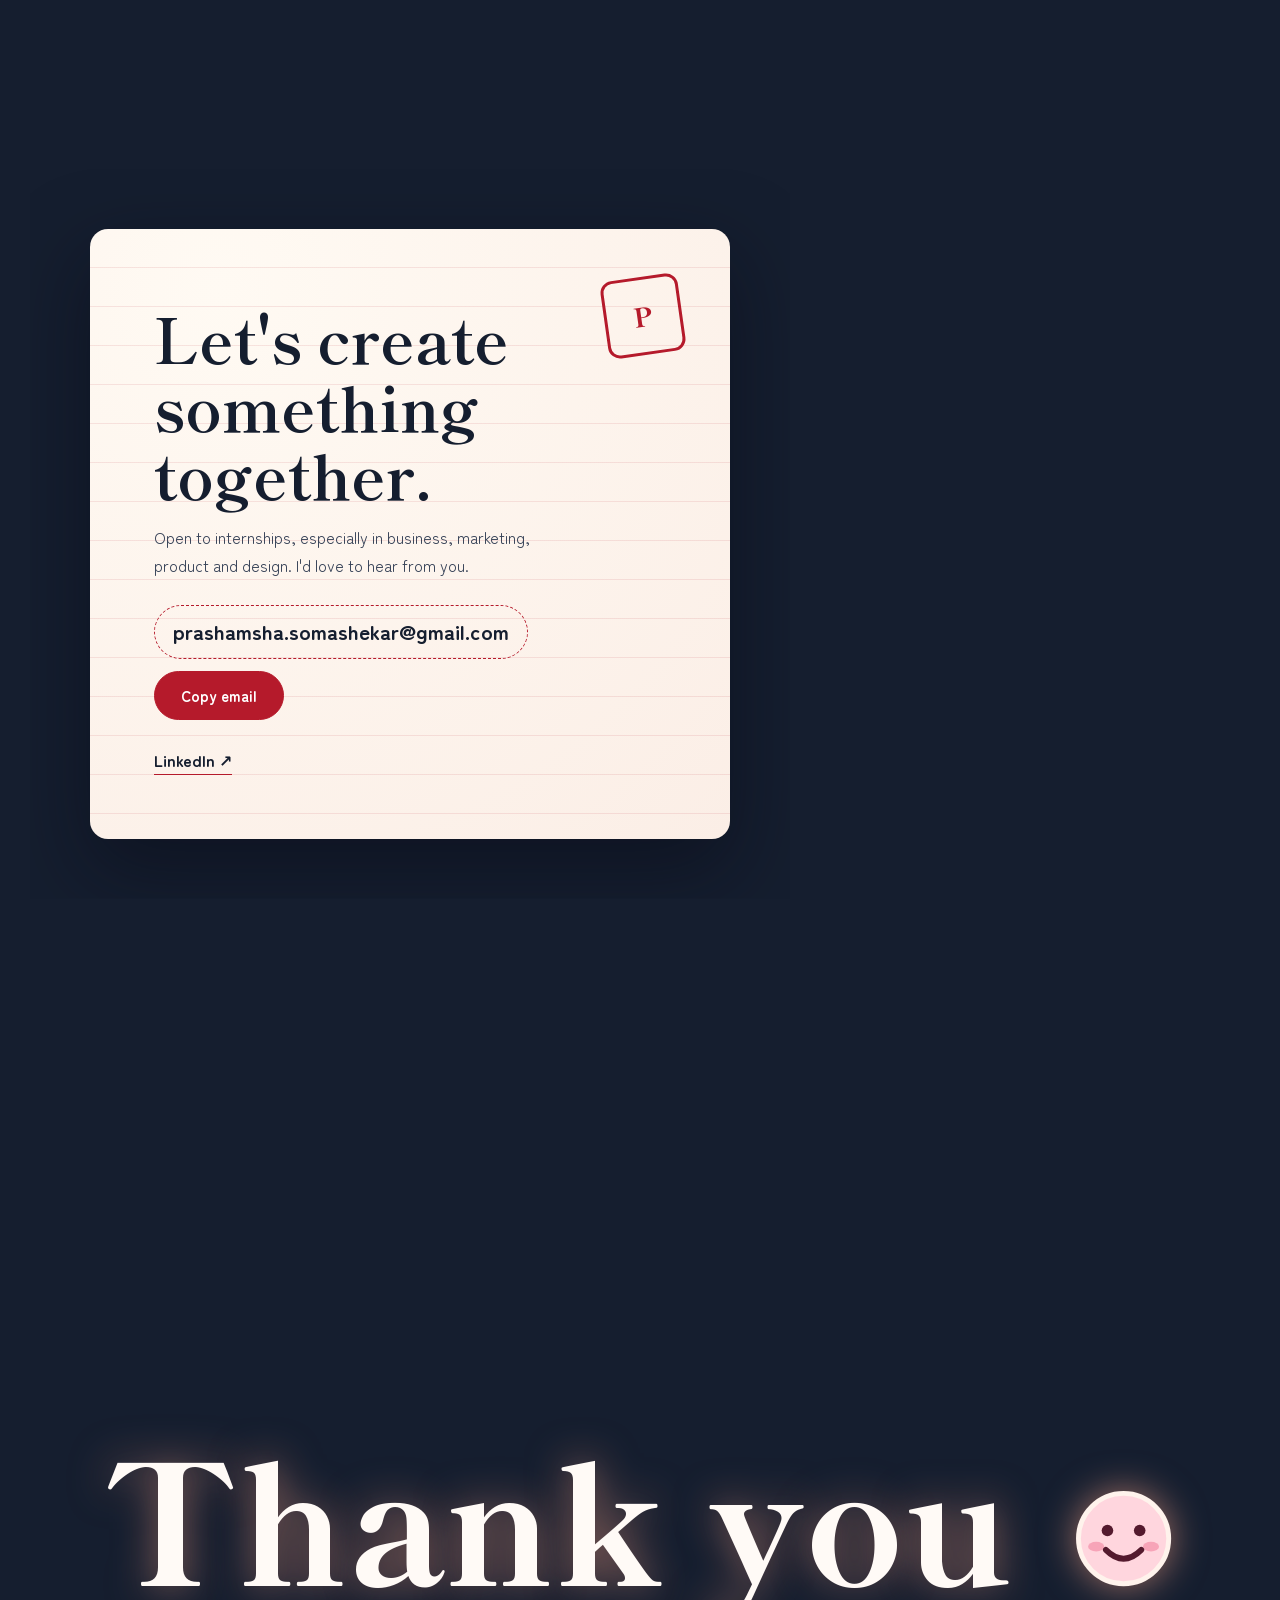
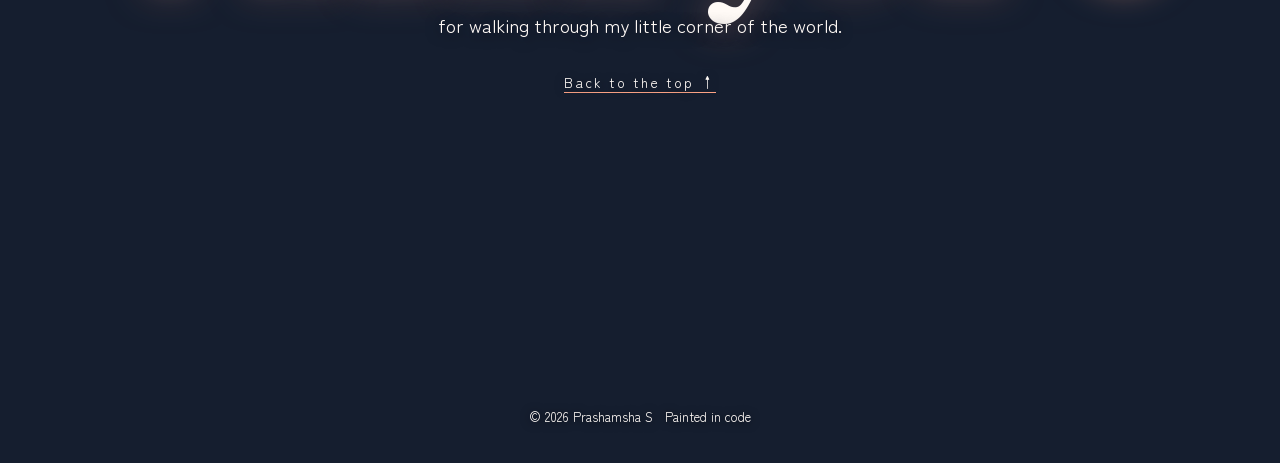
==== commit 259c8533: "Add animated sakura scroll bar with section markers Co-Authored-By: Claude Opus 5.5 <noreply@anthrop" ====
--- a/index.html
+++ b/index.html
@@ -7,11 +7,15 @@
   <meta name="description" content="Portfolio of Prashamsha S: final-year B.Tech student in AI & Data Science exploring business, design and people. Projects, skills, learning and experience.">
   <link rel="preconnect" href="https://fonts.googleapis.com">
   <link rel="stylesheet" href="https://fonts.googleapis.com/css2?family=Shippori+Mincho:wght@500;700;800&family=Zen+Maru+Gothic:wght@400;500;700&display=swap">
-  <link rel="stylesheet" href="style.css?v=3c435073">
+  <link rel="stylesheet" href="style.css?v=d0cbc929">
 </head>
 <body>
 <canvas id="world" aria-hidden="true"></canvas>
 <canvas id="fx" aria-hidden="true"></canvas>
+<div id="rail" aria-hidden="true">
+  <div class="track"><i class="fill"></i></div>
+  <div class="bud"><svg viewBox="-12 -12 24 24"><circle r="11.5" fill="rgba(21,30,47,.55)"/><g fill="#fff0f3" stroke="#B51A2B" stroke-width=".9"><path transform="rotate(0)" d="M0 0C-4.5-3-4.5-8.5-1.6-10.5L0-9 1.6-10.5C4.5-8.5 4.5-3 0 0Z"/><path transform="rotate(72)" d="M0 0C-4.5-3-4.5-8.5-1.6-10.5L0-9 1.6-10.5C4.5-8.5 4.5-3 0 0Z"/><path transform="rotate(144)" d="M0 0C-4.5-3-4.5-8.5-1.6-10.5L0-9 1.6-10.5C4.5-8.5 4.5-3 0 0Z"/><path transform="rotate(216)" d="M0 0C-4.5-3-4.5-8.5-1.6-10.5L0-9 1.6-10.5C4.5-8.5 4.5-3 0 0Z"/><path transform="rotate(288)" d="M0 0C-4.5-3-4.5-8.5-1.6-10.5L0-9 1.6-10.5C4.5-8.5 4.5-3 0 0Z"/></g><circle r="2.4" fill="#fff3ec"/><circle r="1.1" fill="#B51A2B"/></svg></div>
+</div>
 <div id="kcur" aria-hidden="true">
   <svg viewBox="0 0 30 30" width="30" height="30">
     <defs><radialGradient id="pcG" cx=".4" cy=".75" r=".8"><stop offset="0" stop-color="#ffffff"/><stop offset=".45" stop-color="#ffd6de"/><stop offset="1" stop-color="#ef93a8"/></radialGradient></defs>
@@ -274,6 +278,6 @@
   </section>
 </main>
 
-<script src="script.js?v=3c435073"></script>
+<script src="script.js?v=d0cbc929"></script>
 </body>
 </html>
--- a/style.css
+++ b/style.css
@@ -256,6 +256,33 @@
 @media (prefers-reduced-motion: reduce) { .thanks .smile { animation: none; } }
 .thanks p { margin: 18px 0 26px; font-size: clamp(16px, 2vw, 19px); text-shadow: 0 2px 14px rgba(21, 30, 47, .8); }
 .thanks .top { color: var(--paper); text-decoration: none; font-size: 14px; letter-spacing: .14em; border-bottom: 1px solid var(--peach); text-shadow: 0 2px 10px rgba(21, 30, 47, .8); }
+
+/* Animated sakura scroll bar: a branch-like rail with a spinning blossom thumb */
+html.rail-on { scrollbar-width: none; }
+html.rail-on::-webkit-scrollbar { width: 0; height: 0; }
+#rail { position: fixed; z-index: 7; right: 12px; top: 88px; bottom: 36px; width: 34px; display: none; touch-action: none; cursor: pointer; }
+.rail-on #rail { display: block; }
+#rail .track { position: absolute; left: 50%; top: 0; bottom: 0; width: 3px; margin-left: -1.5px; border-radius: 3px; background: rgba(255, 243, 236, .22); box-shadow: 0 0 0 1px rgba(21, 30, 47, .25); overflow: hidden; }
+#rail .fill { position: absolute; left: 0; right: 0; top: 0; height: 100%; transform-origin: top; transform: scaleY(0);
+  background: linear-gradient(#ffd9c9, var(--peach) 30%, var(--crimson) 65%, var(--sakura)); background-size: 100% 200%;
+  animation: railflow 3s linear infinite; box-shadow: 0 0 10px rgba(255, 165, 134, .8); }
+@keyframes railflow { to { background-position: 0 -200%; } }
+#rail .dot { position: absolute; left: 50%; width: 9px; height: 9px; margin: -4.5px 0 0 -4.5px; border-radius: 50%; border: 1.5px solid rgba(255, 243, 236, .7);
+  background: var(--ink); transition: background .35s, border-color .35s, transform .35s cubic-bezier(.3, 1.6, .5, 1), box-shadow .35s; }
+#rail .dot.on { background: var(--peach); border-color: #fff; box-shadow: 0 0 10px var(--peach); }
+#rail .dot.here { transform: scale(1.45); }
+#rail .dot span { position: absolute; right: 18px; top: 50%; transform: translate(6px, -50%); opacity: 0; pointer-events: none; white-space: nowrap;
+  font: 700 12px/1 var(--body); letter-spacing: .08em; color: var(--paper); padding: 6px 10px; border-radius: 999px; background: rgba(21, 30, 47, .85); transition: opacity .25s, transform .25s; }
+#rail:hover .dot span, #rail .dot.here.flash span { opacity: 1; transform: translate(0, -50%); }
+#rail .bud { position: absolute; left: 50%; top: 0; width: 32px; height: 32px; margin: -16px 0 0 -16px; pointer-events: none; will-change: transform;
+  filter: drop-shadow(0 0 4px rgba(255, 255, 255, .9)) drop-shadow(0 0 10px rgba(255, 165, 134, .8)); }
+#rail .bud svg { display: block; width: 100%; height: 100%; animation: budpulse 2.4s ease-in-out infinite; }
+#rail.moving .bud { filter: drop-shadow(0 0 12px #fff) drop-shadow(0 0 18px rgba(255, 165, 134, .9)); }
+#rail.drag .bud svg, #rail:hover .bud svg { animation-duration: 1.2s; }
+@keyframes budpulse { 0%, 100% { scale: 1; } 50% { scale: 1.15; } }
+@media (max-width: 760px) { #rail { right: 1px; width: 14px; } #rail .bud { width: 20px; height: 20px; margin: -10px 0 0 -10px; } #rail .dot { width: 7px; height: 7px; margin: -3.5px 0 0 -3.5px; } #rail .dot span { display: none; } }
+@media (pointer: coarse) { #rail { pointer-events: none; touch-action: auto; } }
+@media (prefers-reduced-motion: reduce) { #rail .fill, #rail .bud svg { animation: none; } }
 @media (max-width: 760px) {
   nav li.hide-sm { display: none; } nav ul { gap: 16px; }
   .hero { grid-template-columns: 1fr; padding-block: 24px 40px; }
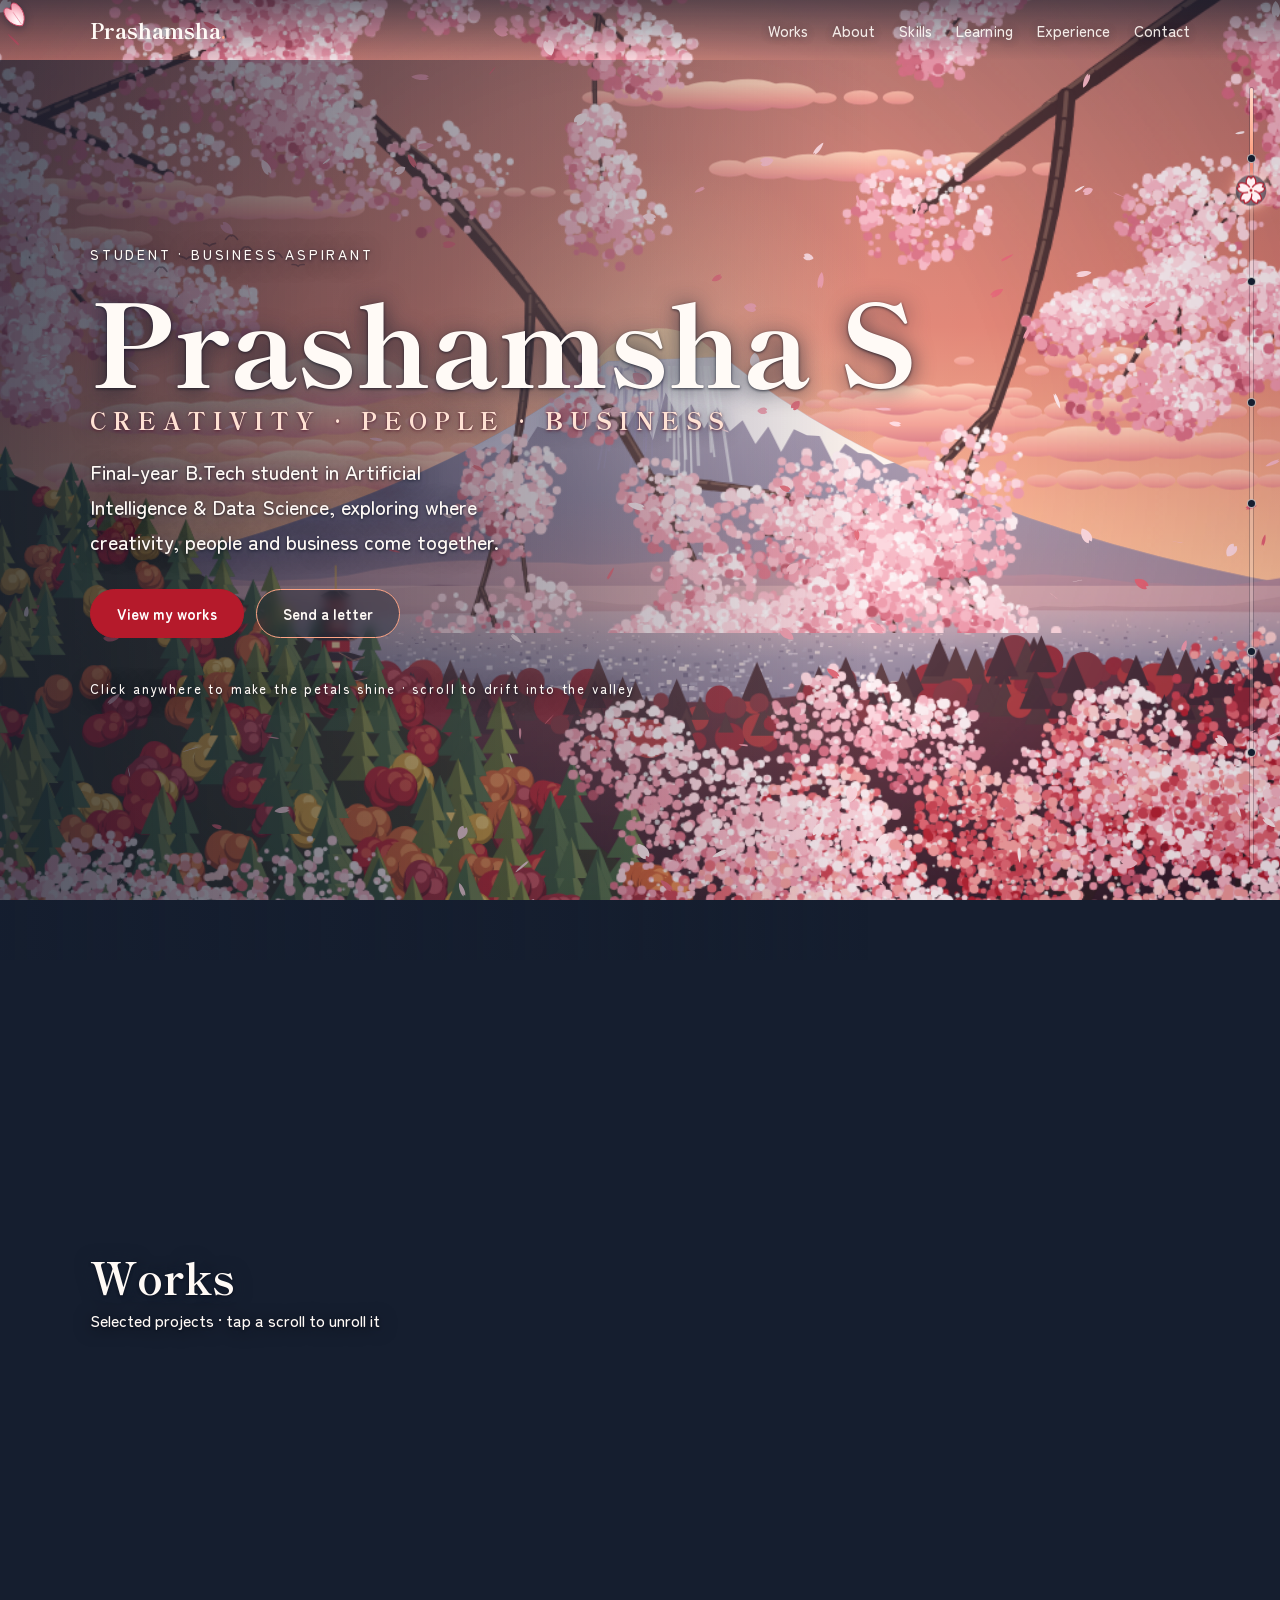
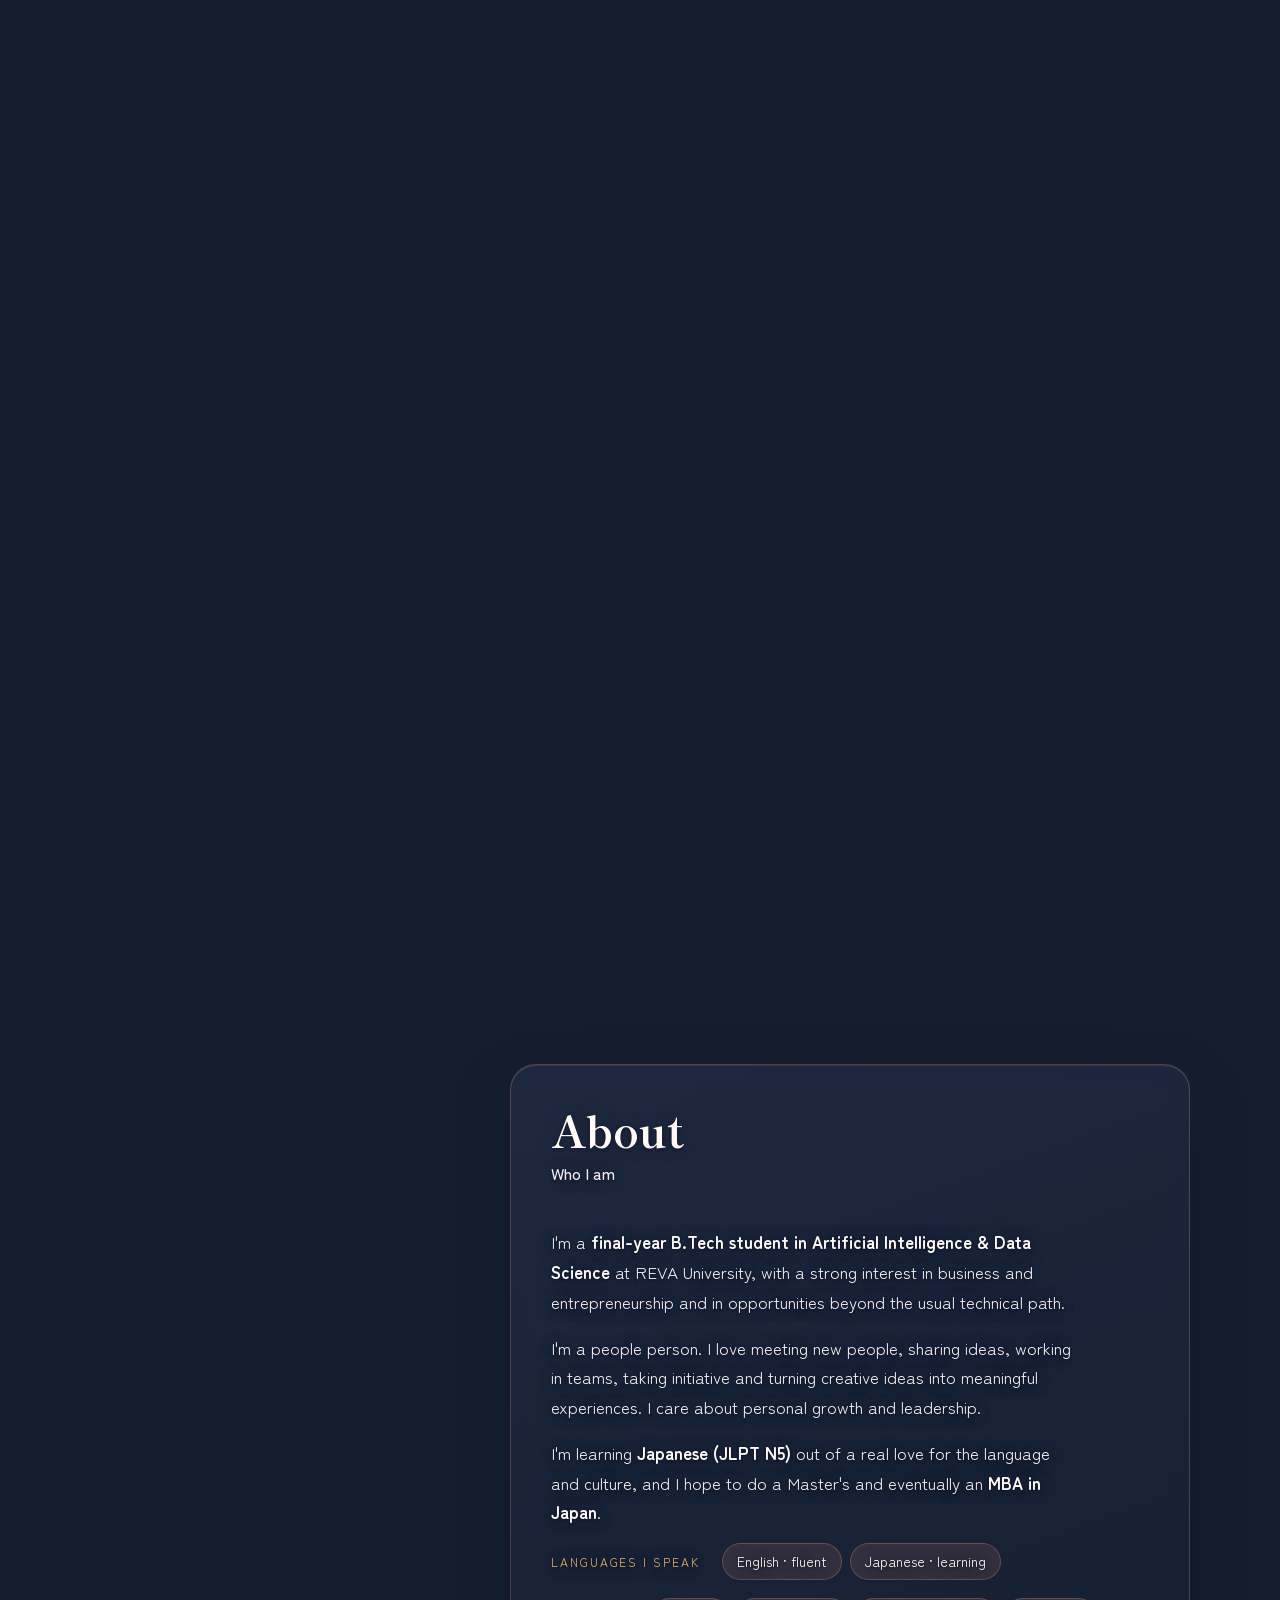
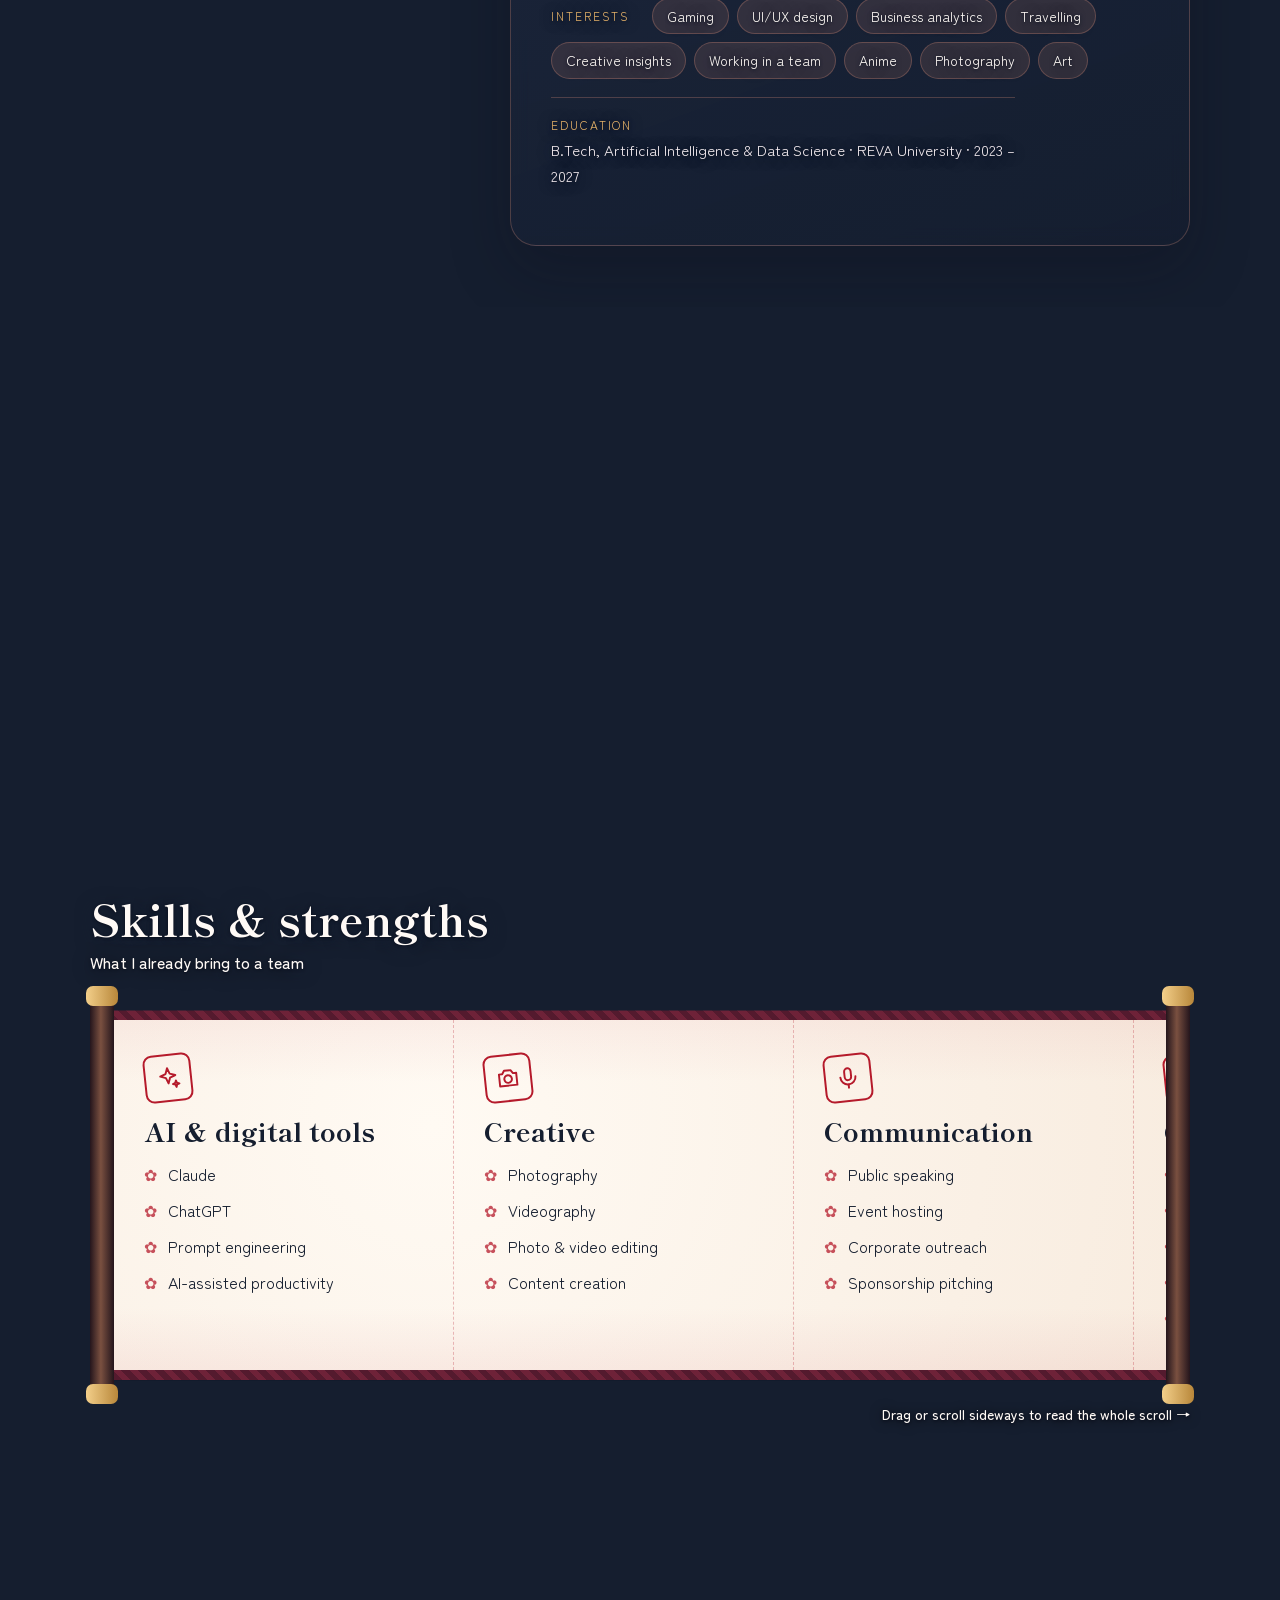
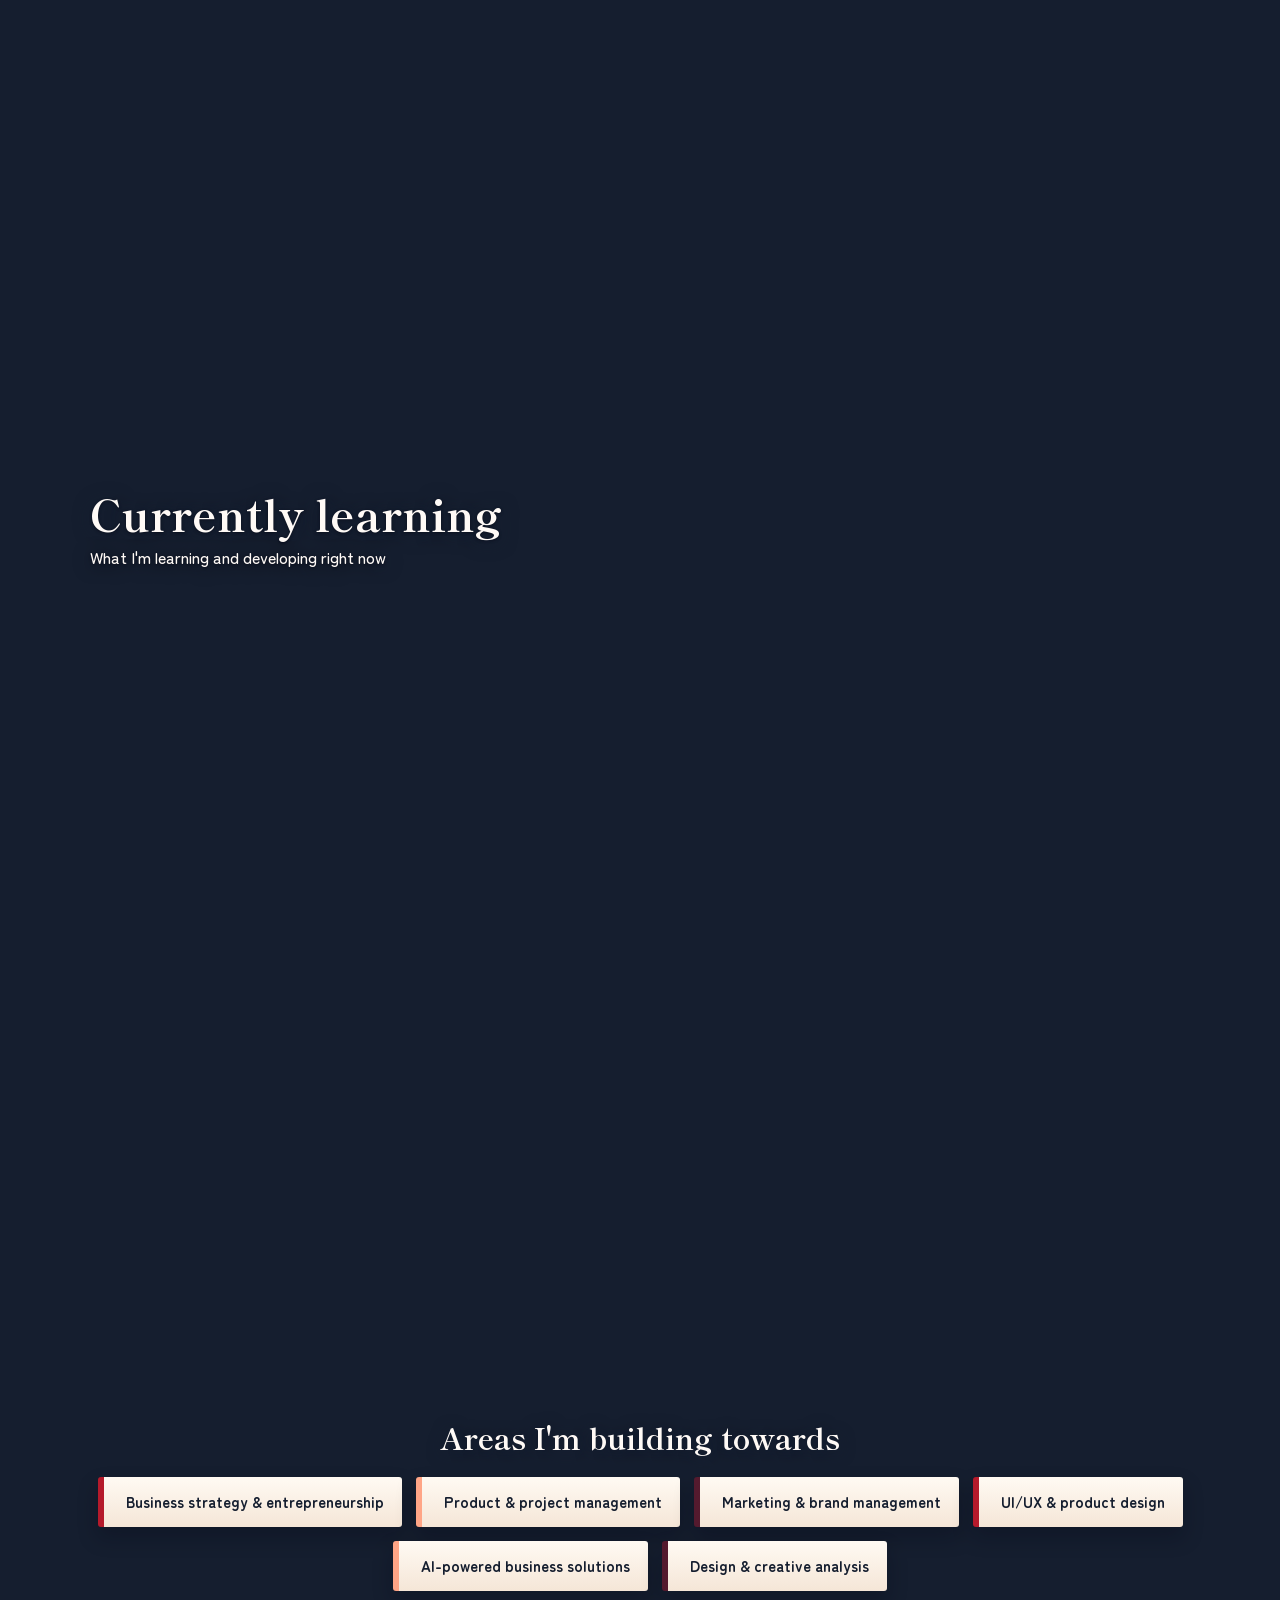
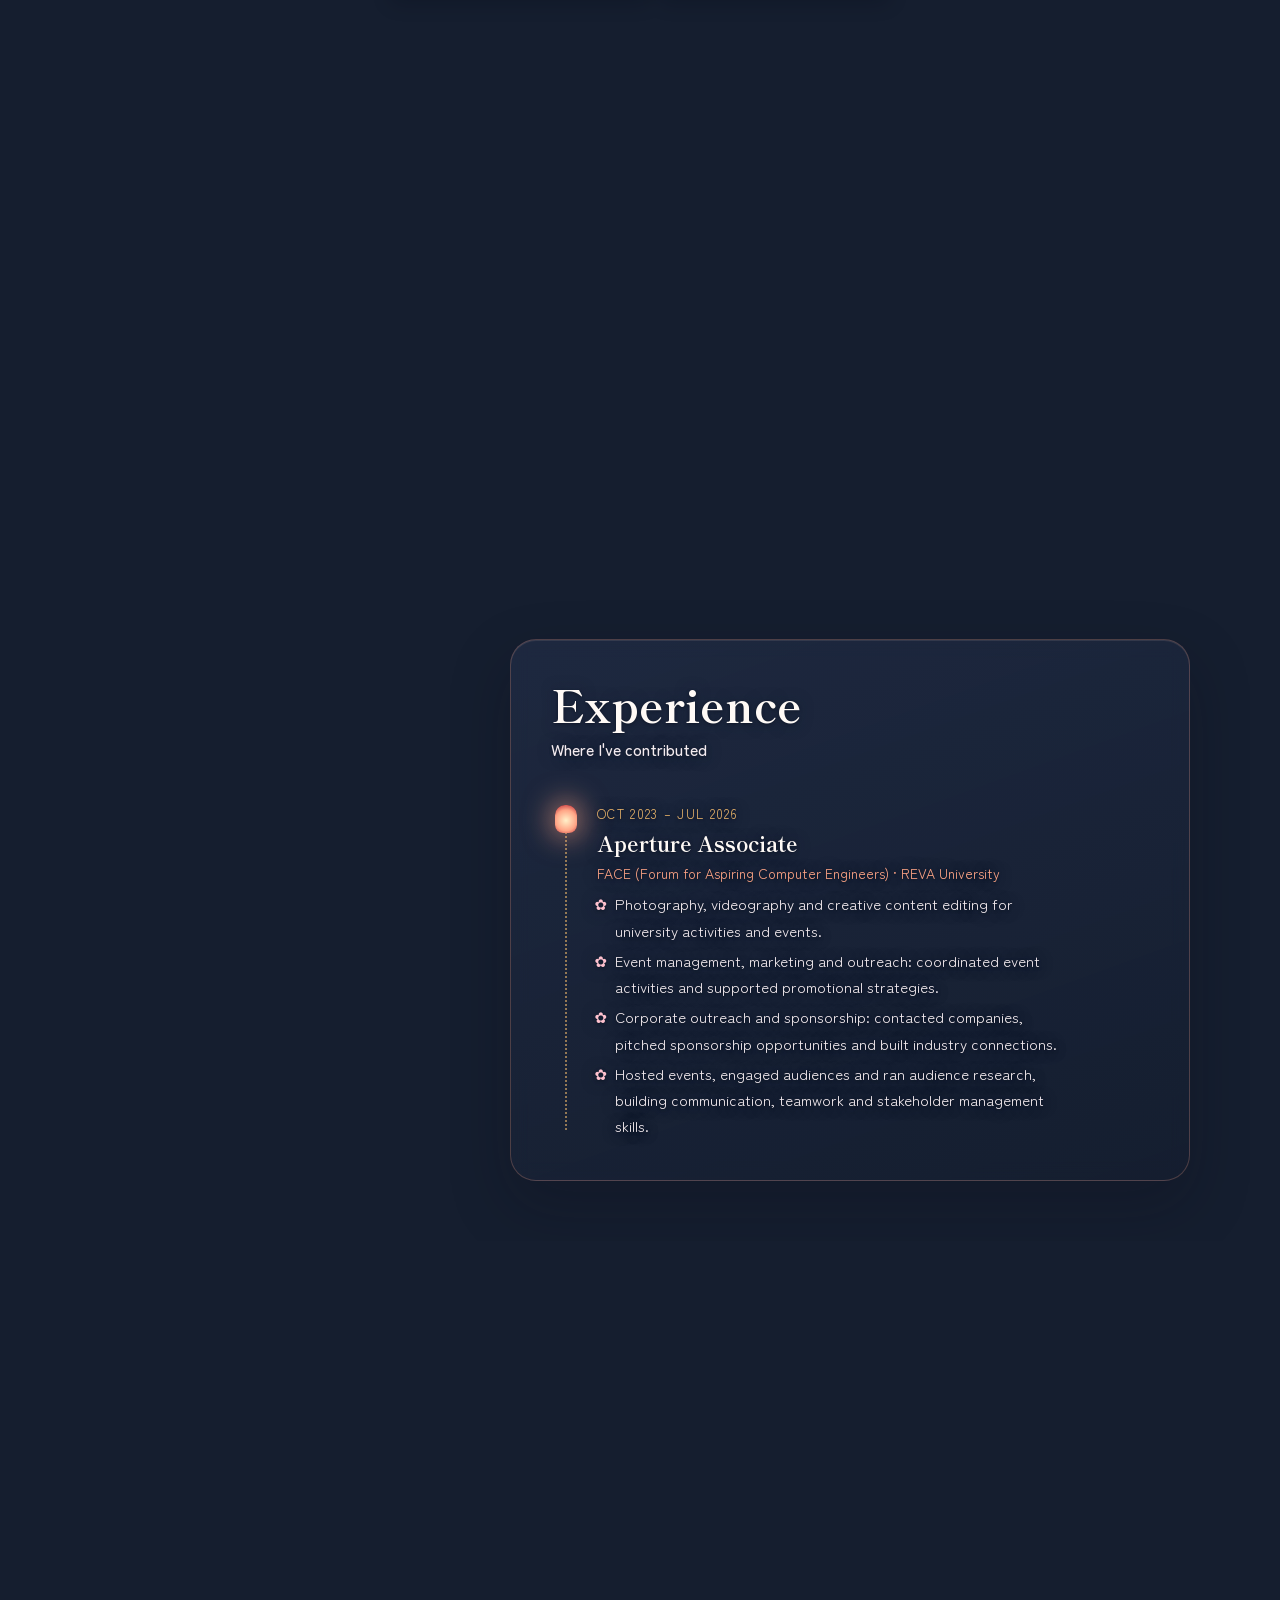
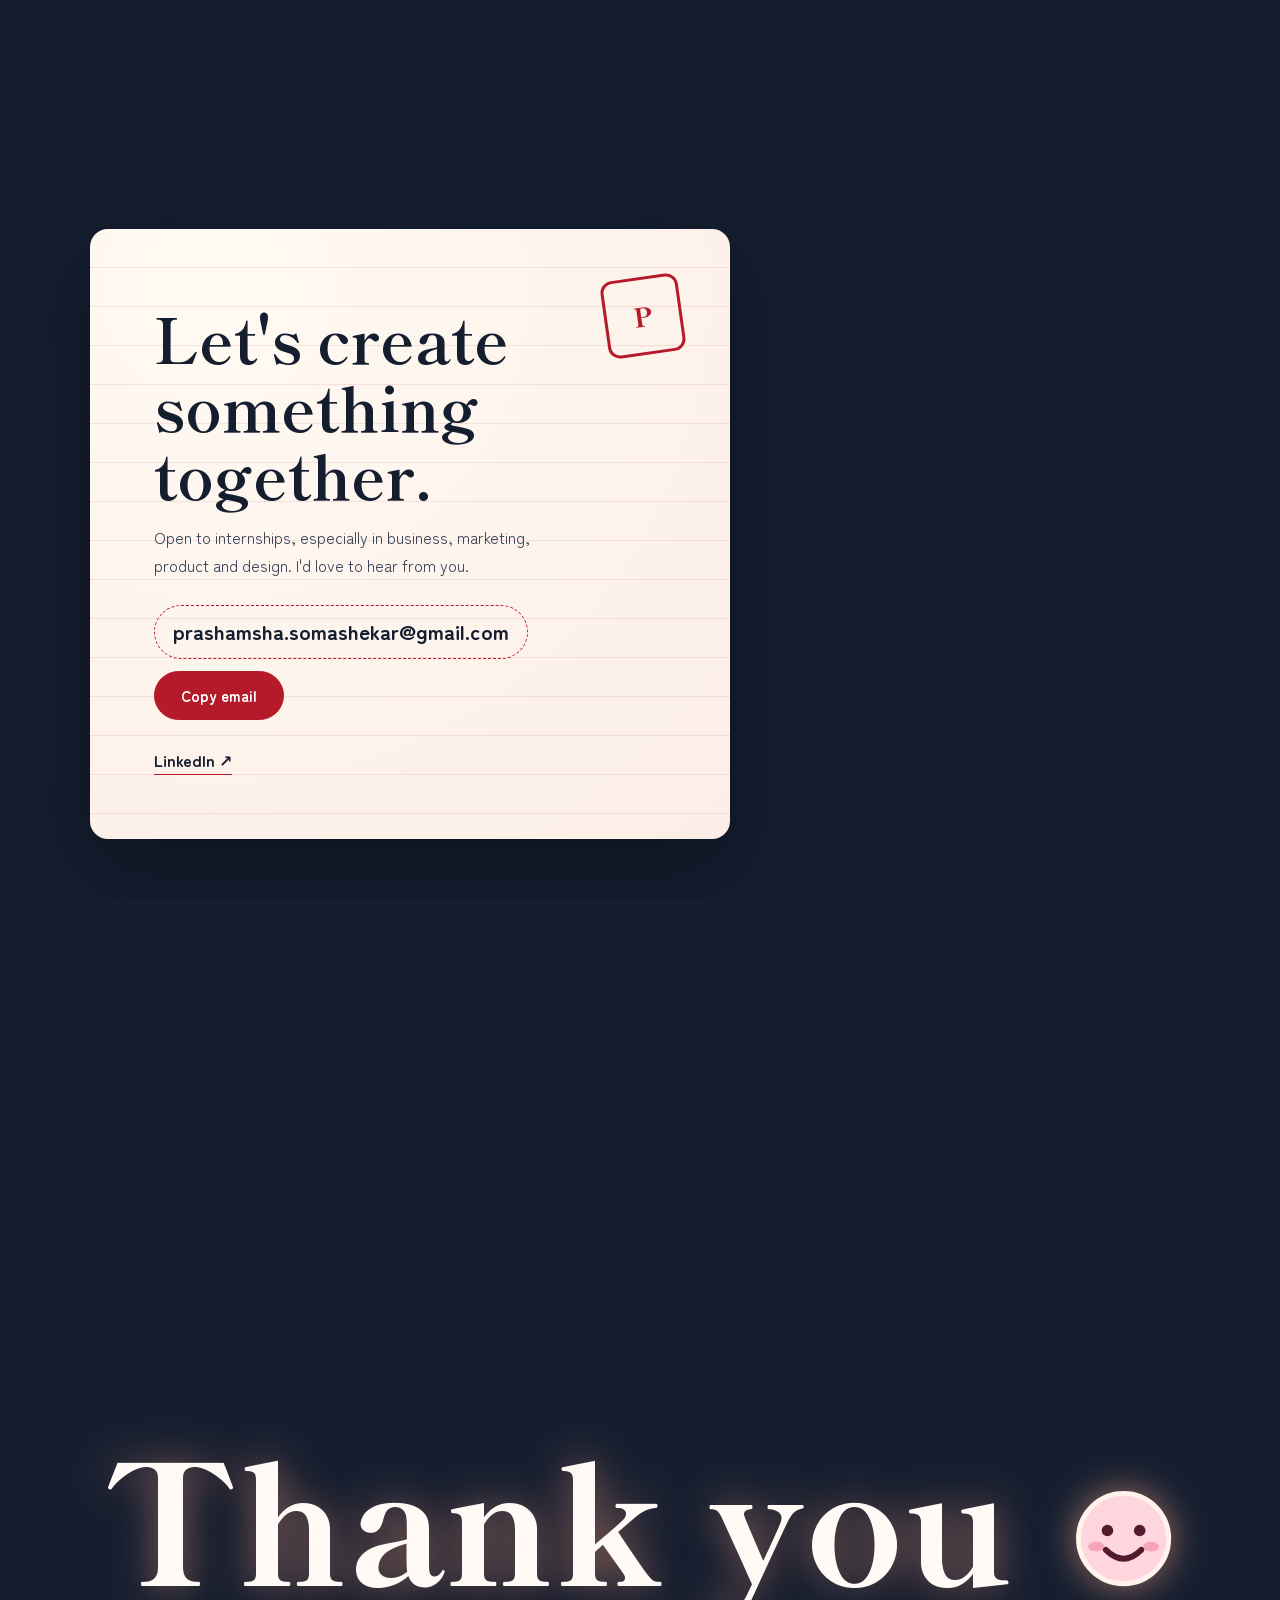
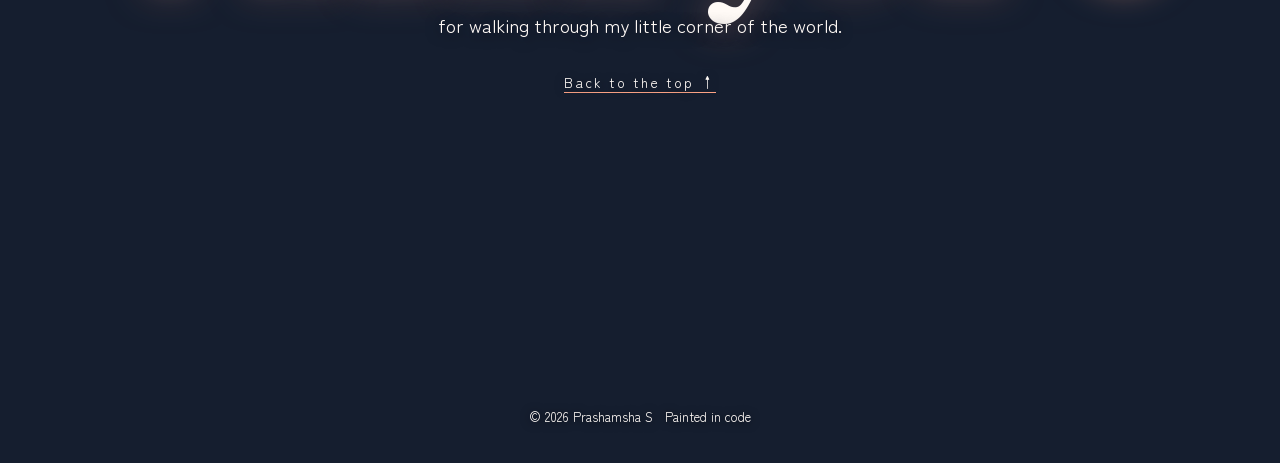
==== commit 1e5f9fb8: "Show sakura petal cursor on touchscreen laptops and whenever a mouse moves Co-Authored-By: Claude Op" ====
--- a/index.html
+++ b/index.html
@@ -7,7 +7,7 @@
   <meta name="description" content="Portfolio of Prashamsha S: final-year B.Tech student in AI & Data Science exploring business, design and people. Projects, skills, learning and experience.">
   <link rel="preconnect" href="https://fonts.googleapis.com">
   <link rel="stylesheet" href="https://fonts.googleapis.com/css2?family=Shippori+Mincho:wght@500;700;800&family=Zen+Maru+Gothic:wght@400;500;700&display=swap">
-  <link rel="stylesheet" href="style.css?v=d0cbc929">
+  <link rel="stylesheet" href="style.css?v=35fb9cf0">
 </head>
 <body>
 <canvas id="world" aria-hidden="true"></canvas>
@@ -278,6 +278,6 @@
   </section>
 </main>
 
-<script src="script.js?v=d0cbc929"></script>
+<script src="script.js?v=35fb9cf0"></script>
 </body>
 </html>
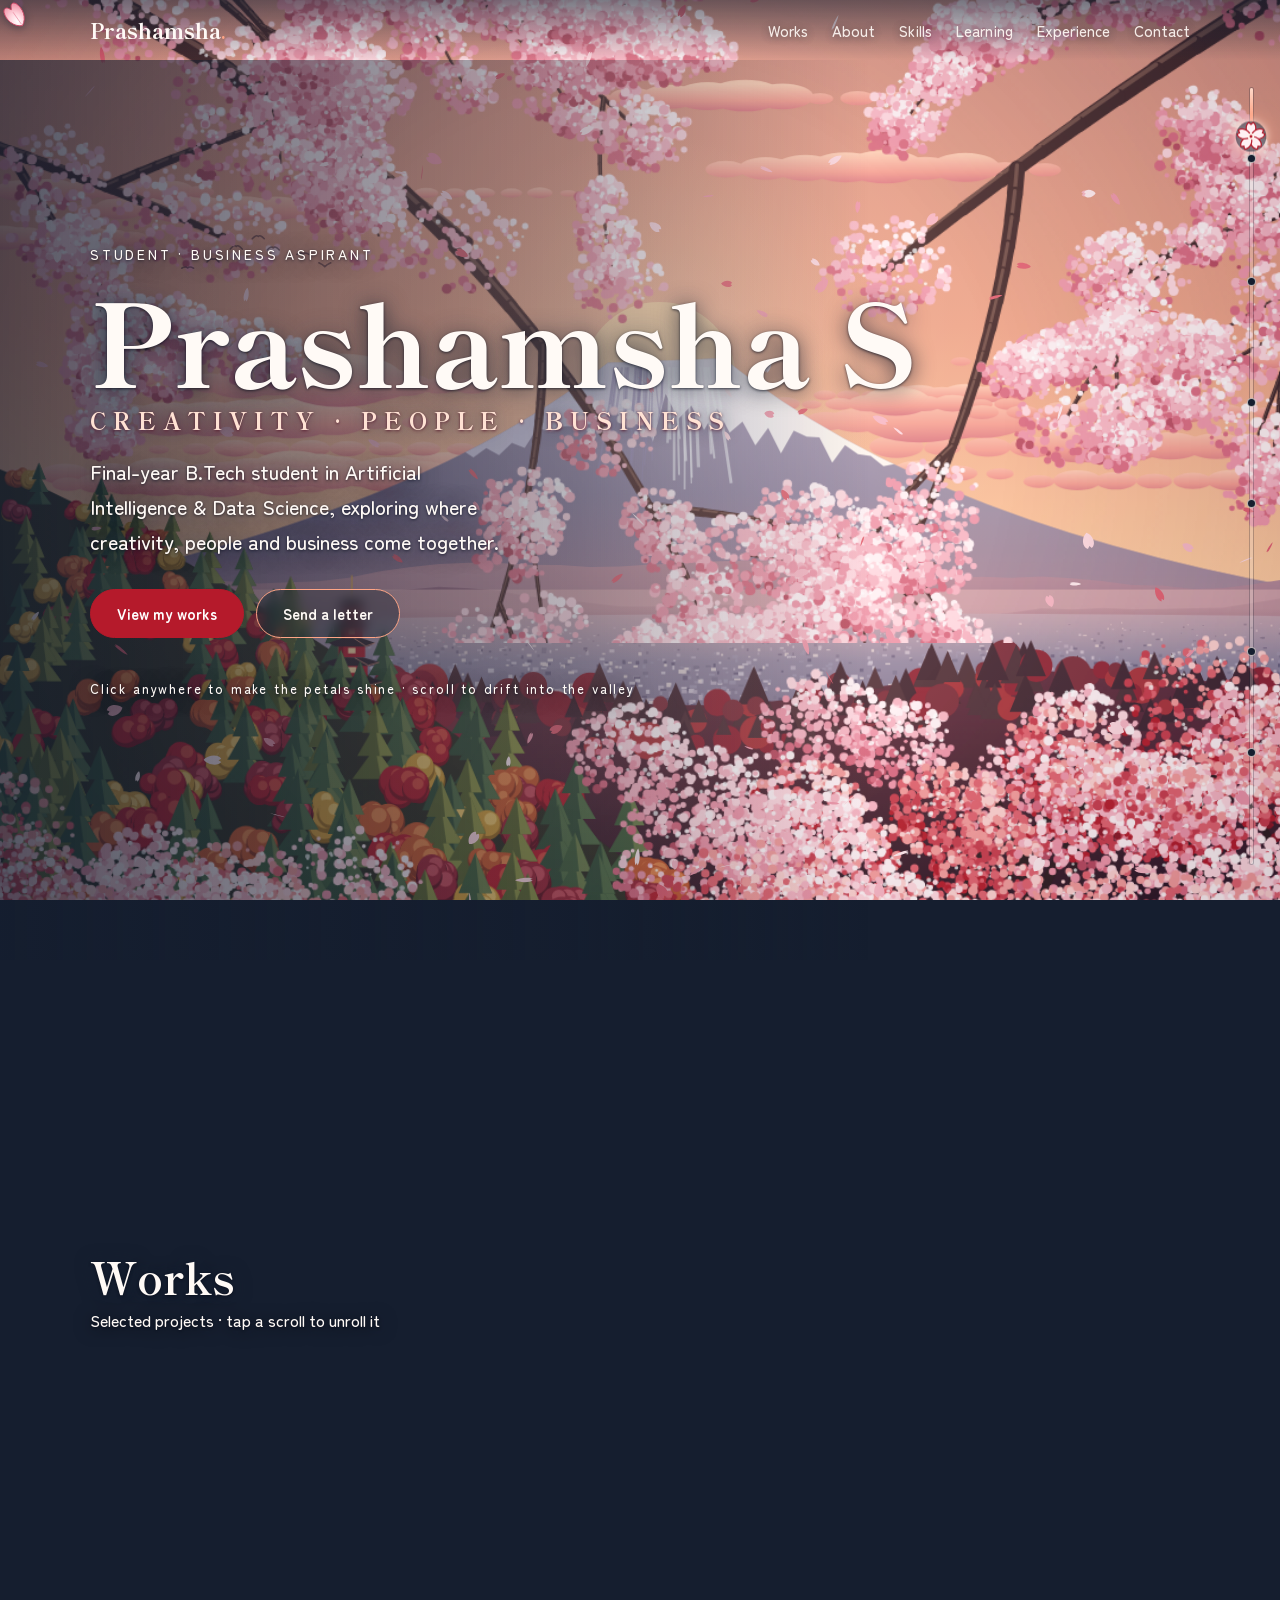
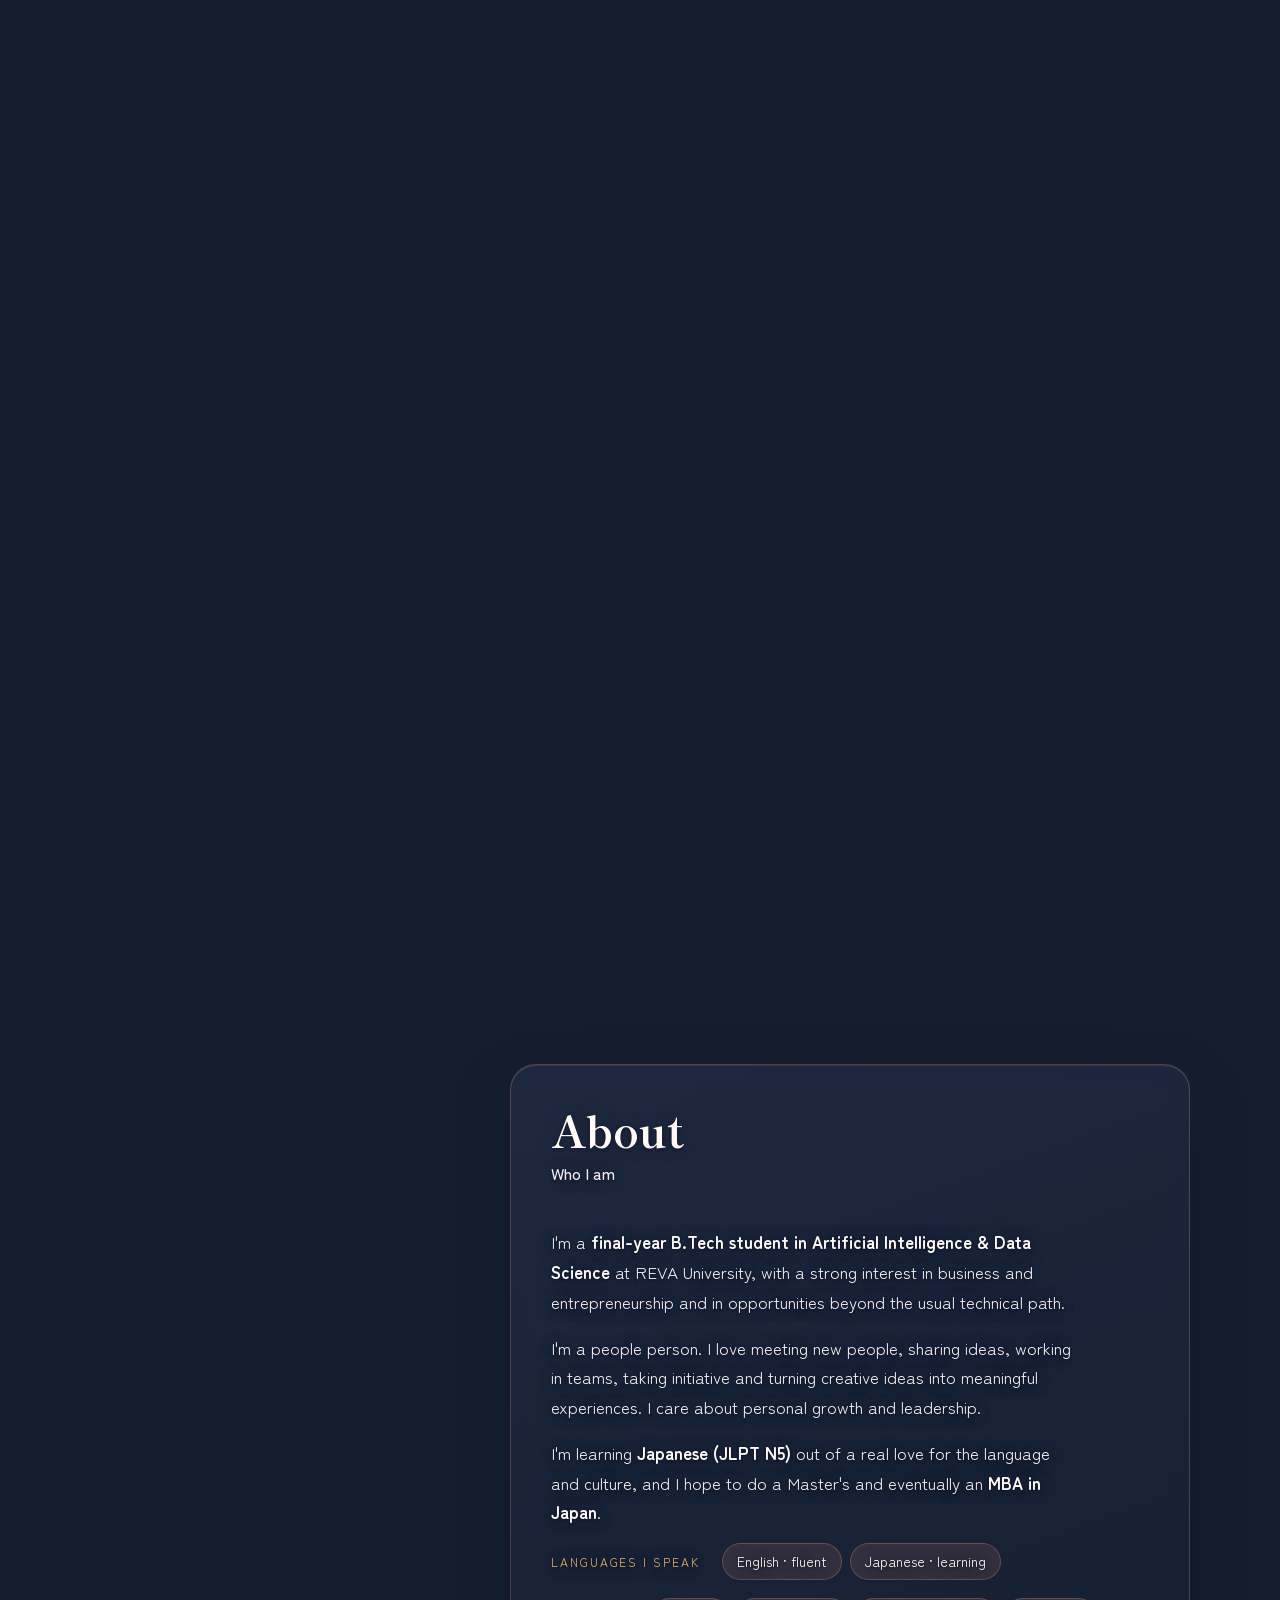
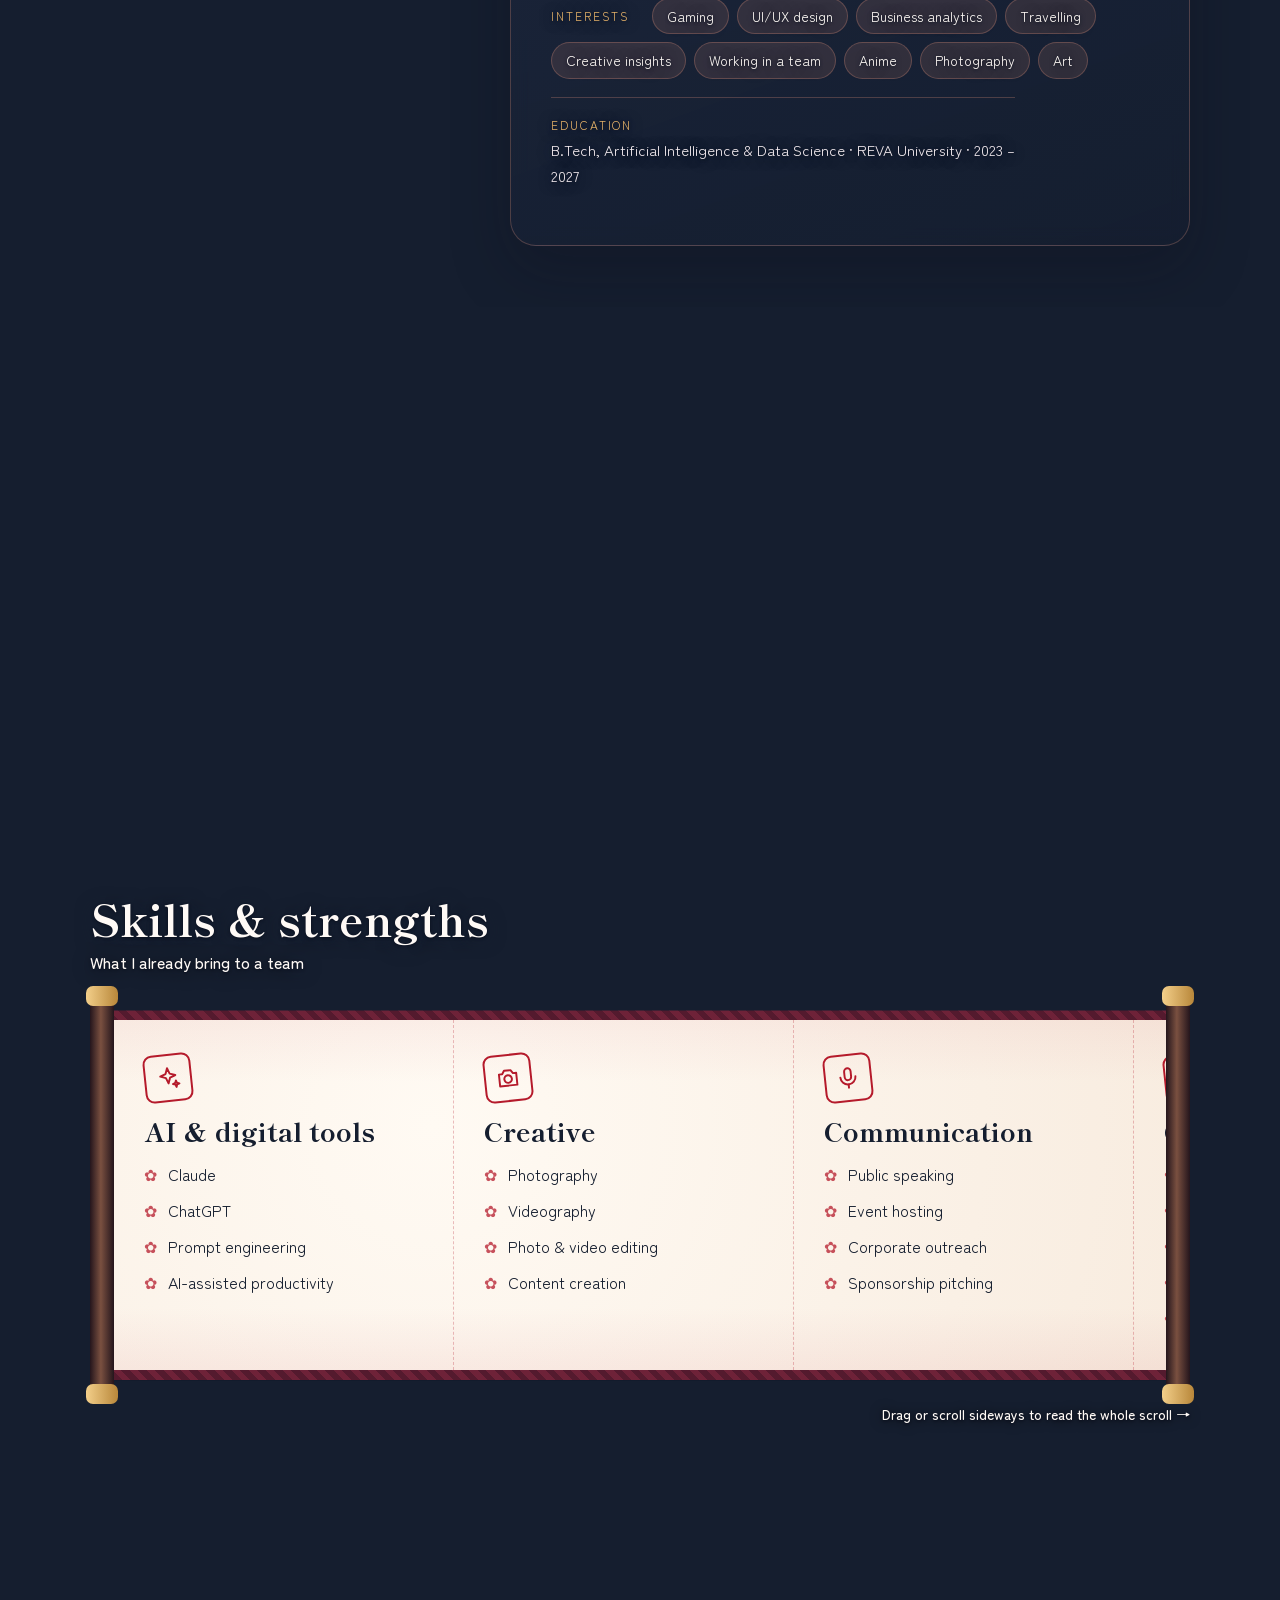
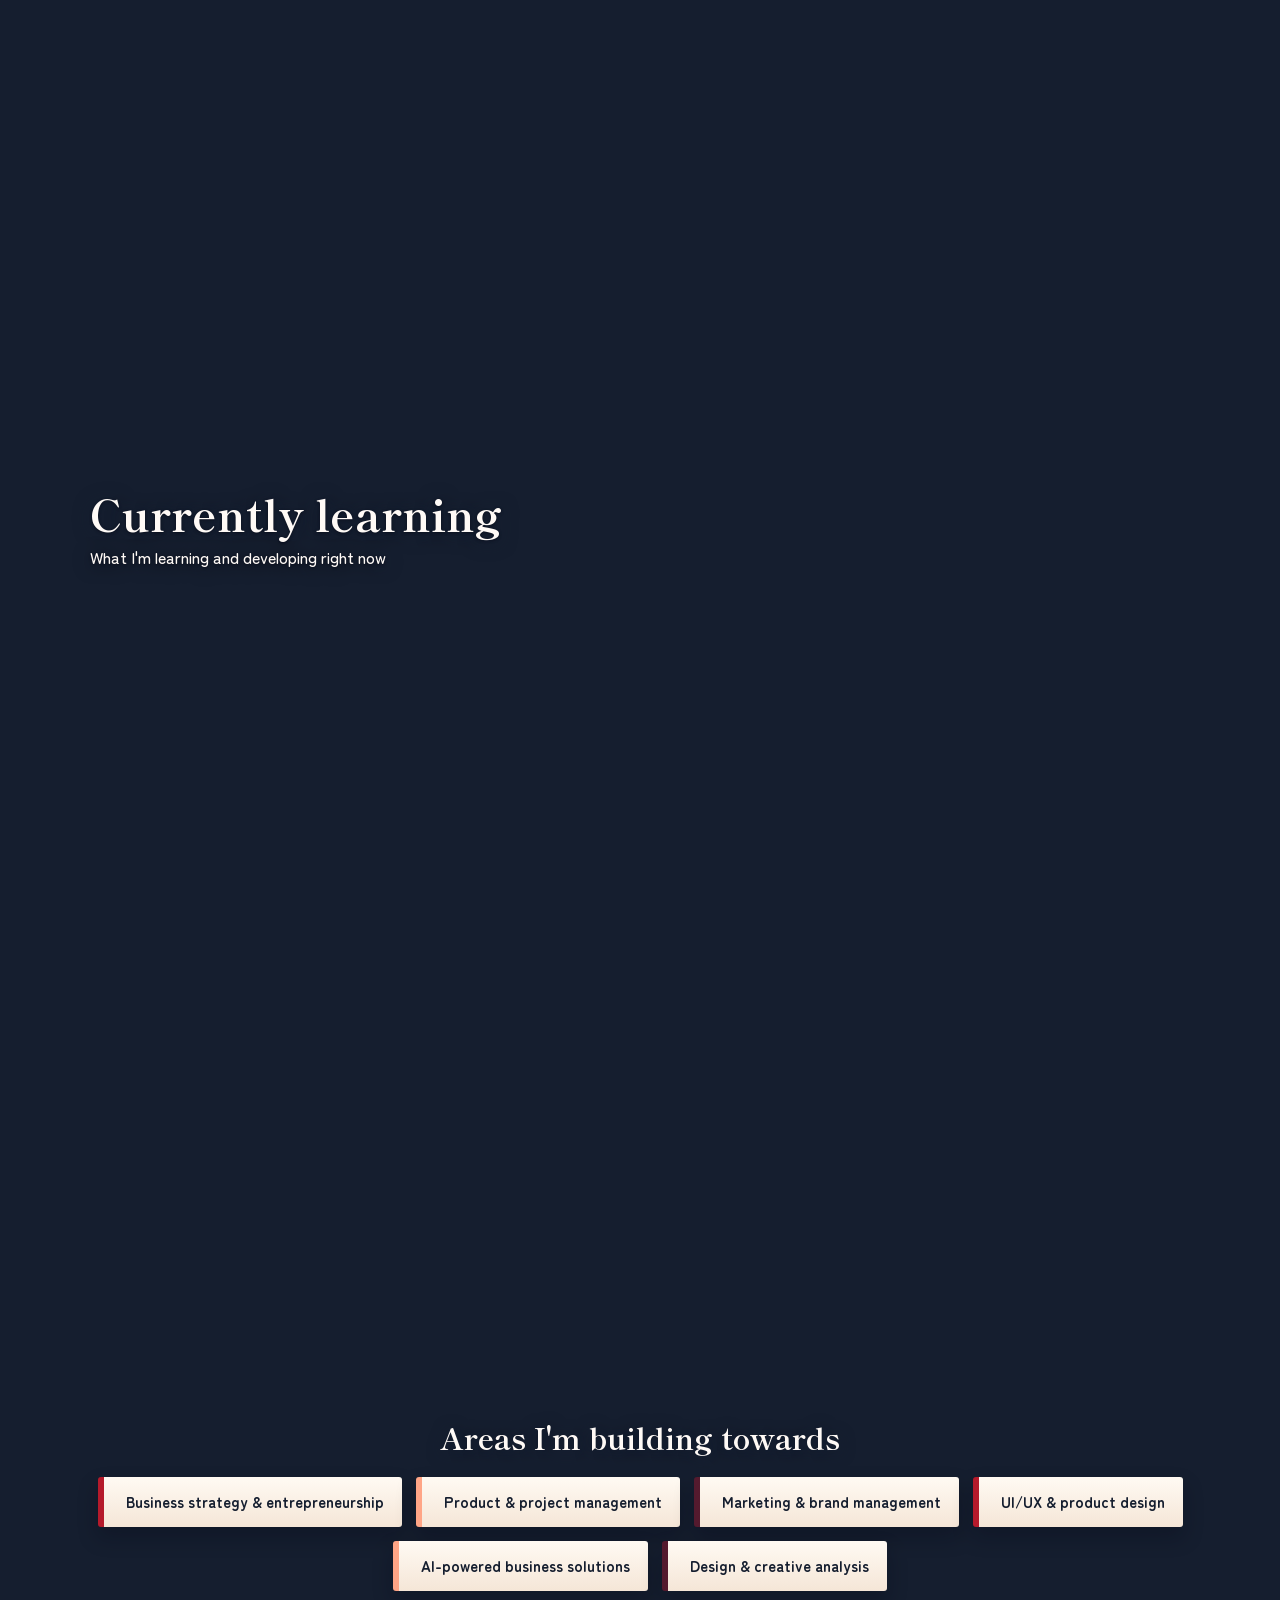
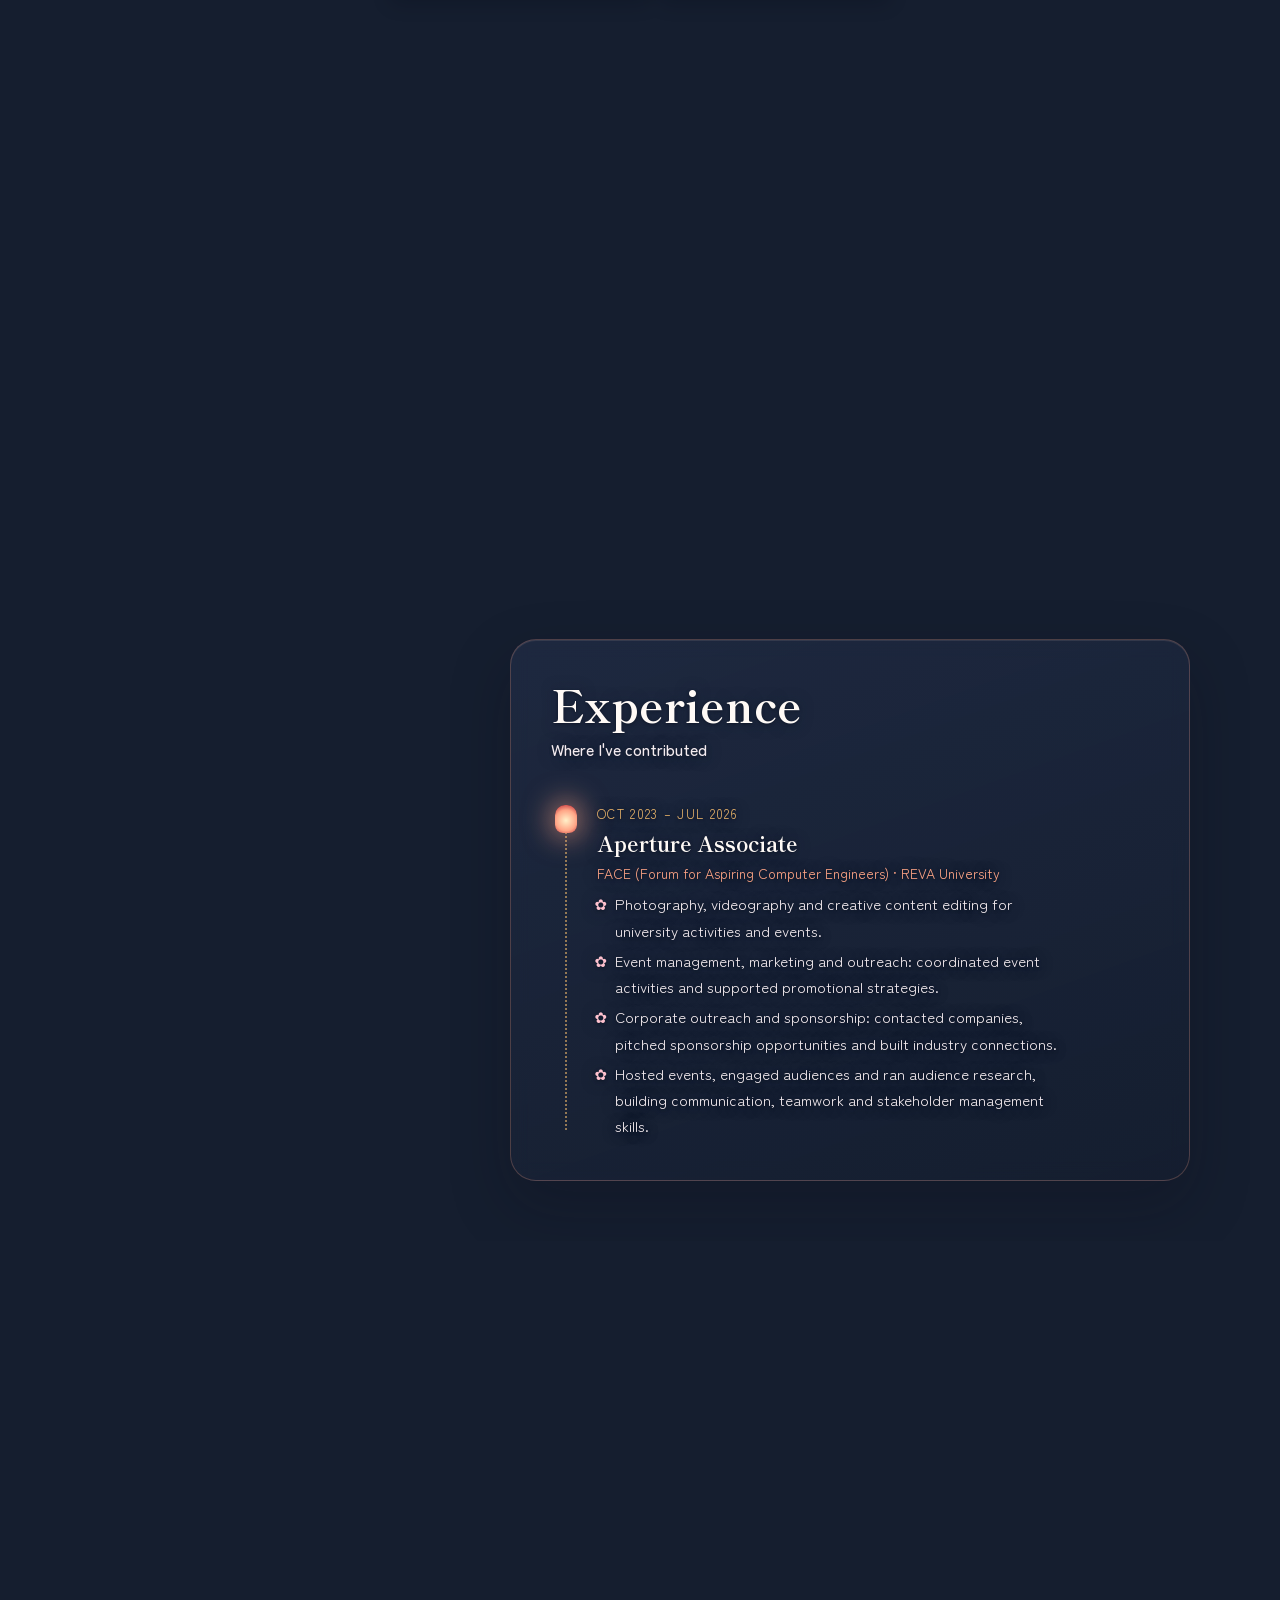
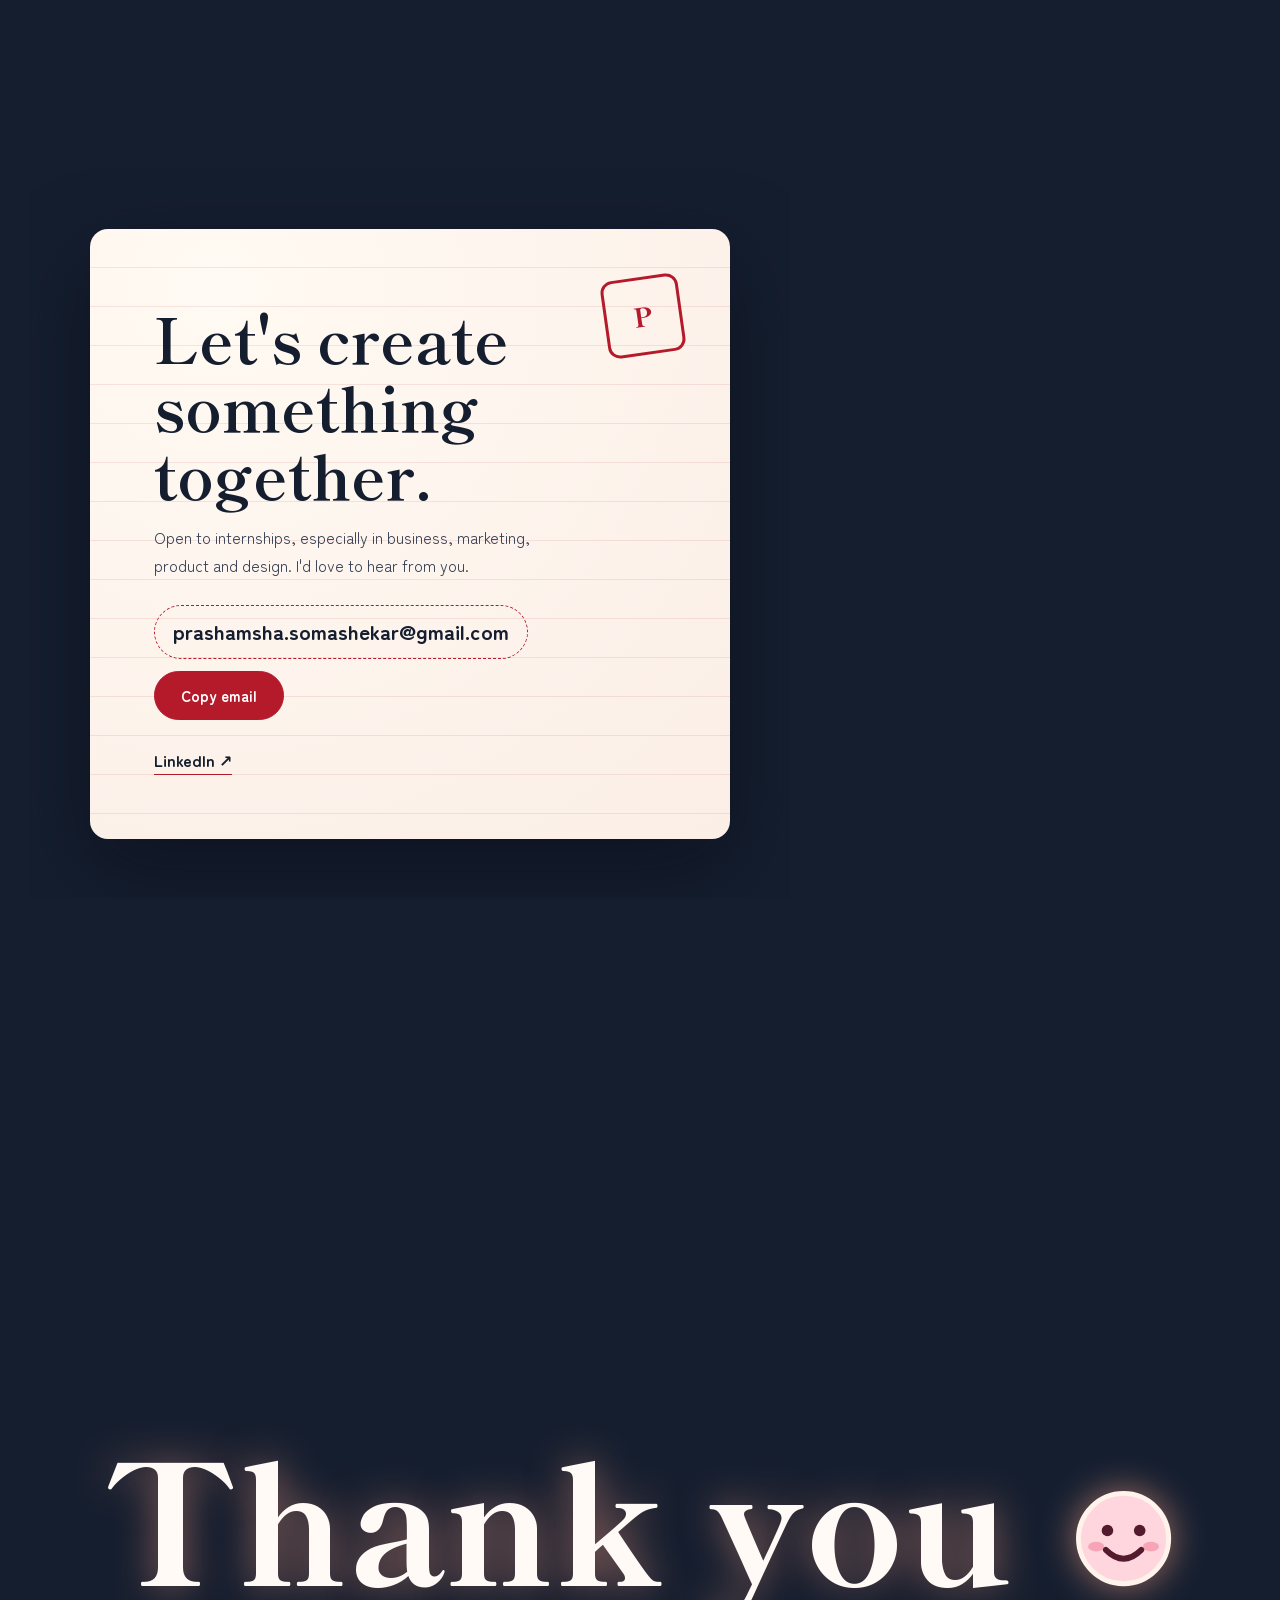
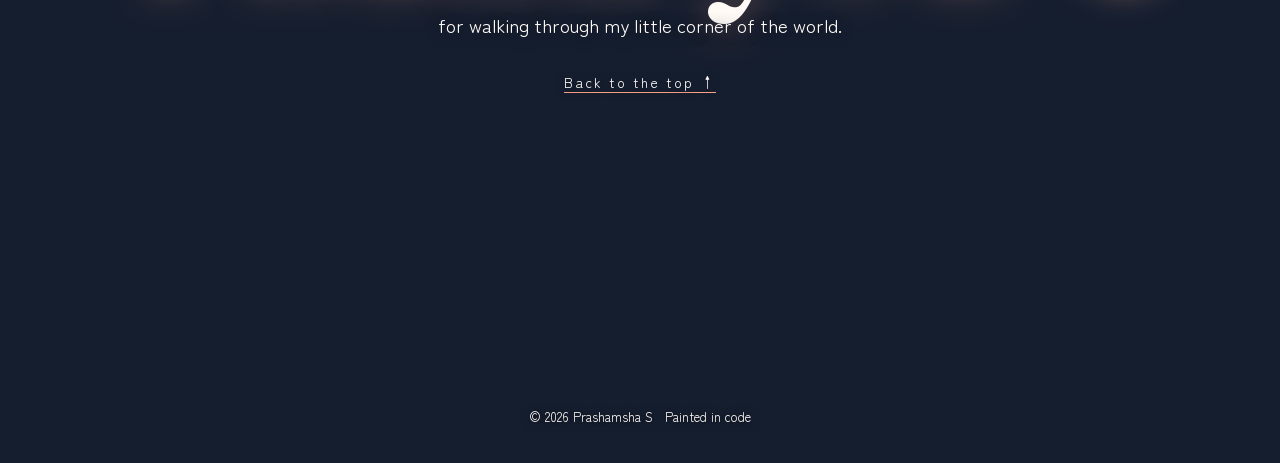
==== commit faae92ae: "Slightly faster unroll for Currently learning scrolls Co-Authored-By: Claude Opus 5.5 <noreply@anthr" ====
--- a/index.html
+++ b/index.html
@@ -7,7 +7,7 @@
   <meta name="description" content="Portfolio of Prashamsha S: final-year B.Tech student in AI & Data Science exploring business, design and people. Projects, skills, learning and experience.">
   <link rel="preconnect" href="https://fonts.googleapis.com">
   <link rel="stylesheet" href="https://fonts.googleapis.com/css2?family=Shippori+Mincho:wght@500;700;800&family=Zen+Maru+Gothic:wght@400;500;700&display=swap">
-  <link rel="stylesheet" href="style.css?v=35fb9cf0">
+  <link rel="stylesheet" href="style.css?v=515529fd">
 </head>
 <body>
 <canvas id="world" aria-hidden="true"></canvas>
@@ -278,6 +278,6 @@
   </section>
 </main>
 
-<script src="script.js?v=35fb9cf0"></script>
+<script src="script.js?v=515529fd"></script>
 </body>
 </html>
--- a/style.css
+++ b/style.css
@@ -192,7 +192,7 @@
 /* Load animation: scrolls drop from their hooks and unroll, one after another */
 .js .hang-wait .kj { opacity: 0; }
 .hang-in .kj:not(.landed) { animation: hangIn 2.2s cubic-bezier(.3, .6, .3, 1) both; animation-delay: calc(var(--i, 0) * .28s); }
-.learn.hang-in .kj:not(.landed) { animation: hangRoll 3.4s both; animation-delay: calc(var(--i, 0) * .35s); }
+.learn.hang-in .kj:not(.landed) { animation: hangRoll 2.6s both; animation-delay: calc(var(--i, 0) * .28s); }
 @keyframes hangRoll {
   0% { opacity: 0; transform: translateY(-40px); clip-path: inset(-60px -40px calc(100% - 22px) -40px); animation-timing-function: cubic-bezier(.2, .8, .3, 1); }
   18% { opacity: 1; transform: translateY(0); clip-path: inset(-60px -40px calc(100% - 22px) -40px); animation-timing-function: cubic-bezier(.45, .05, .35, 1); }
